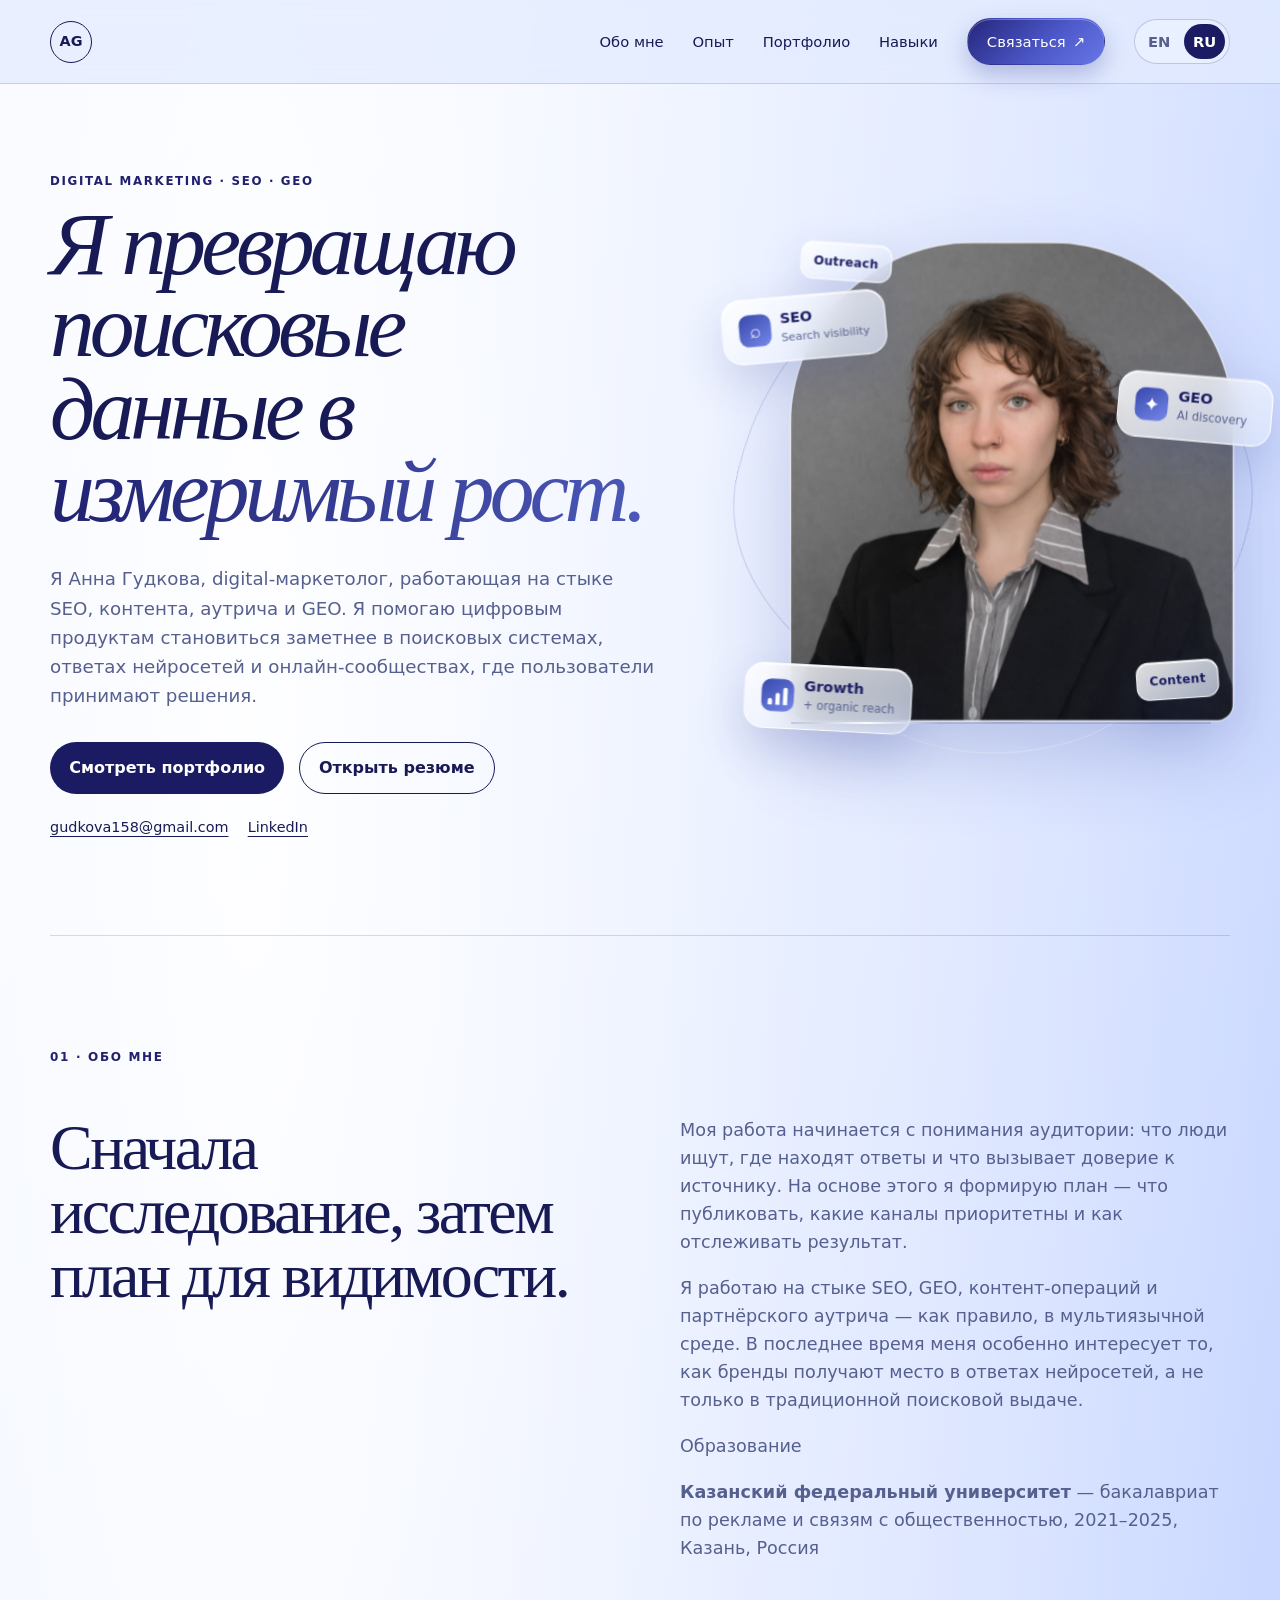
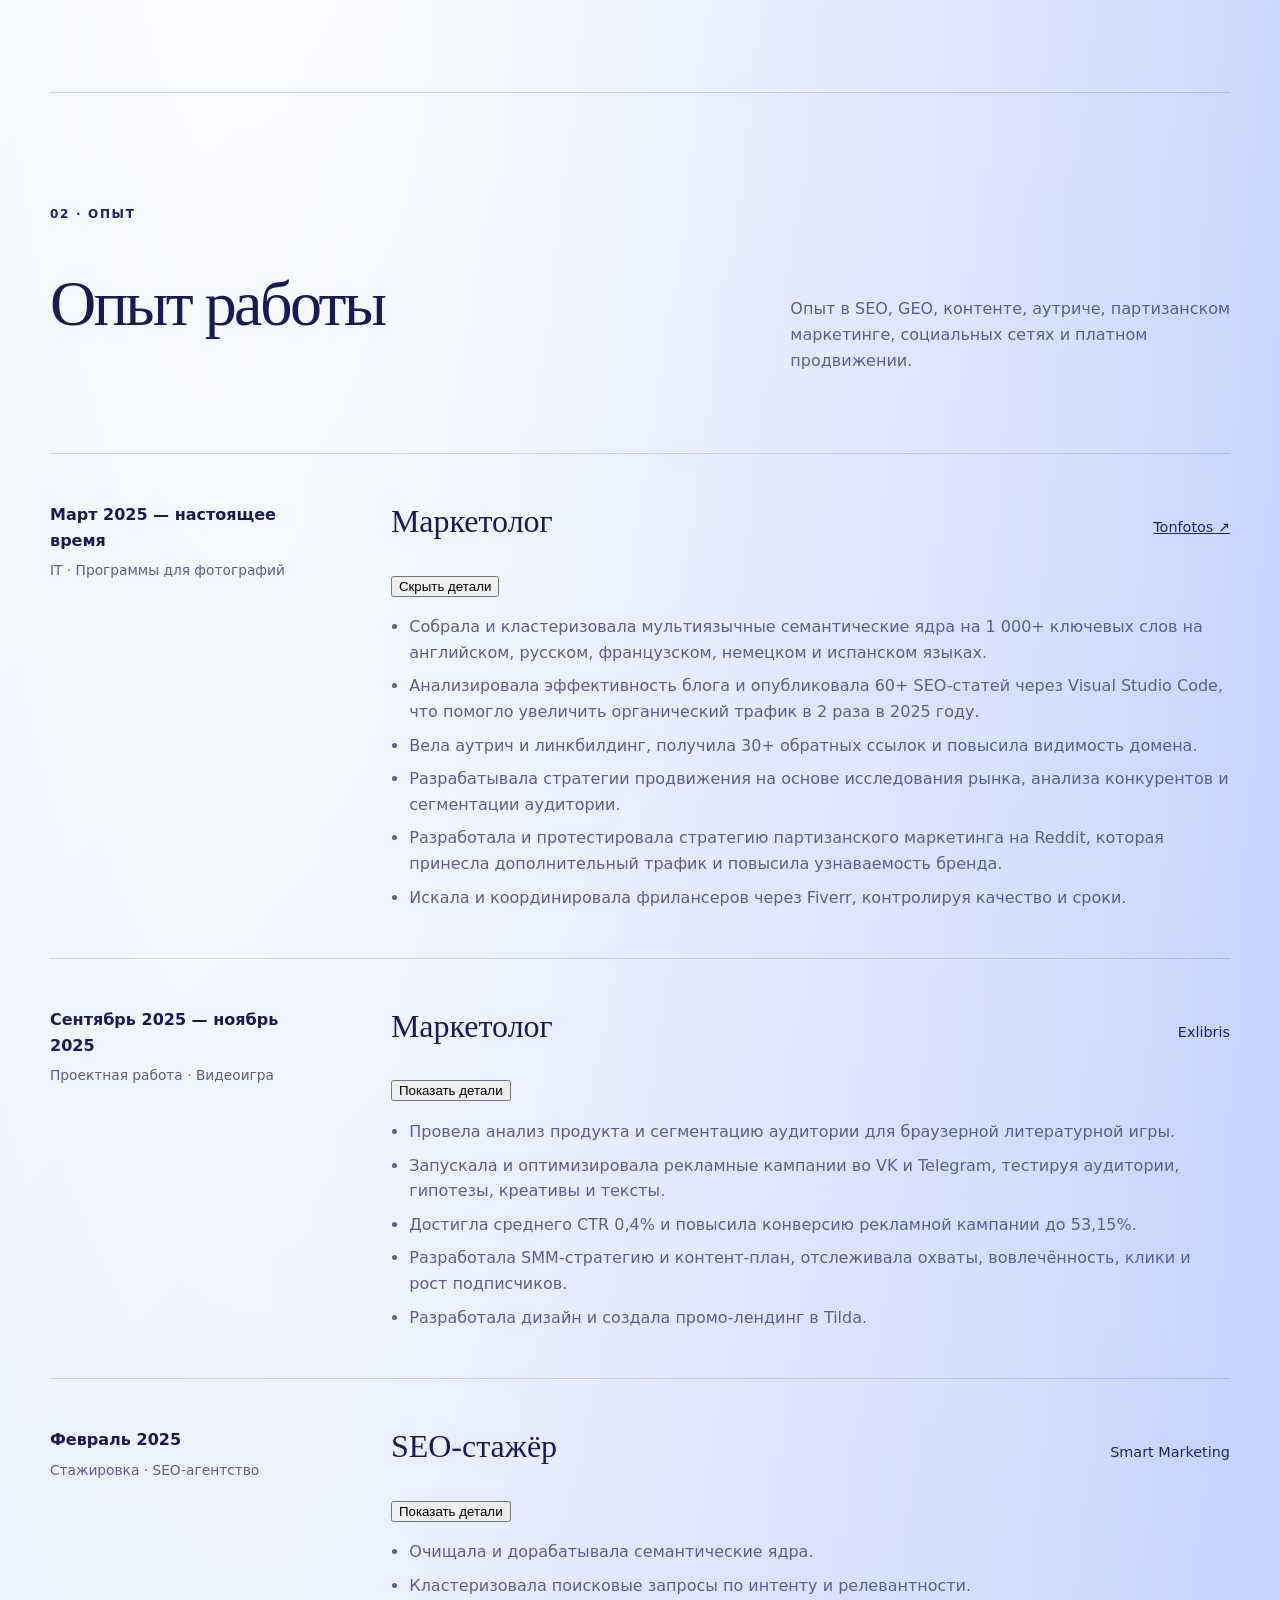
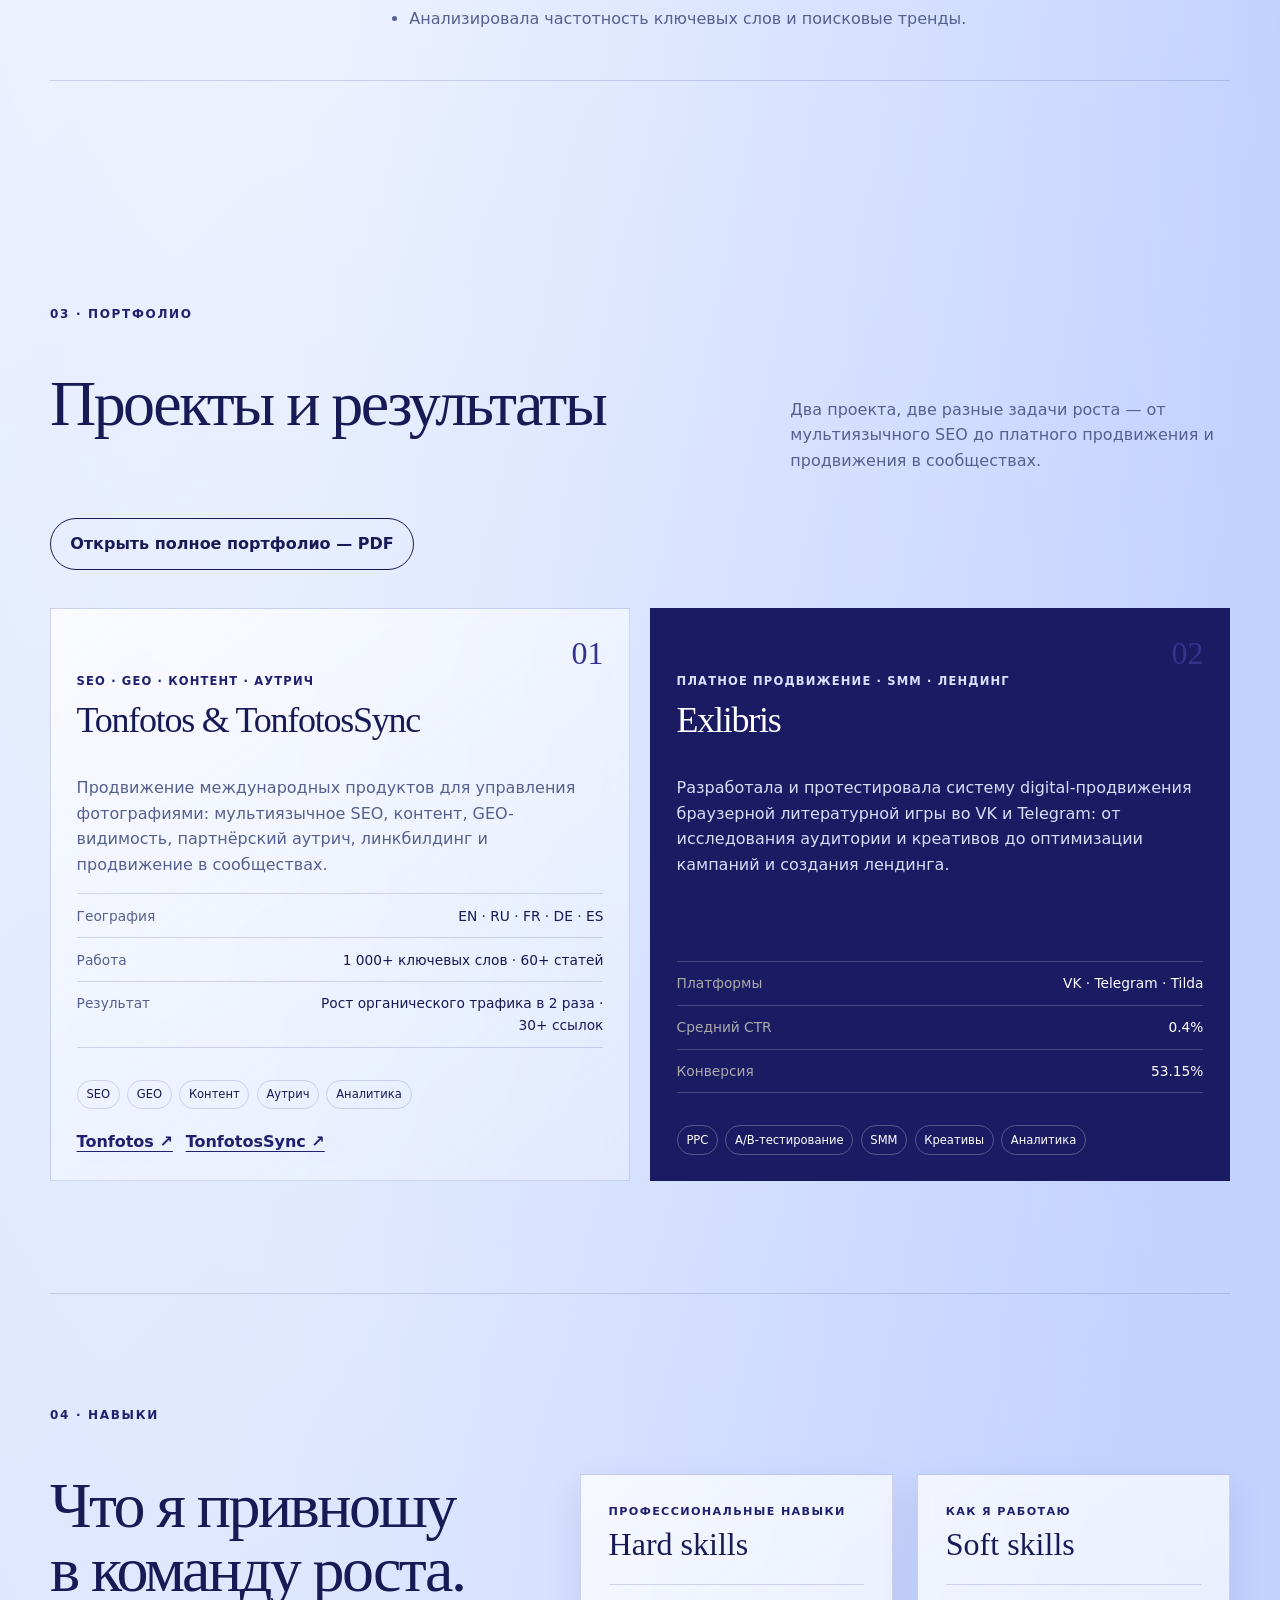
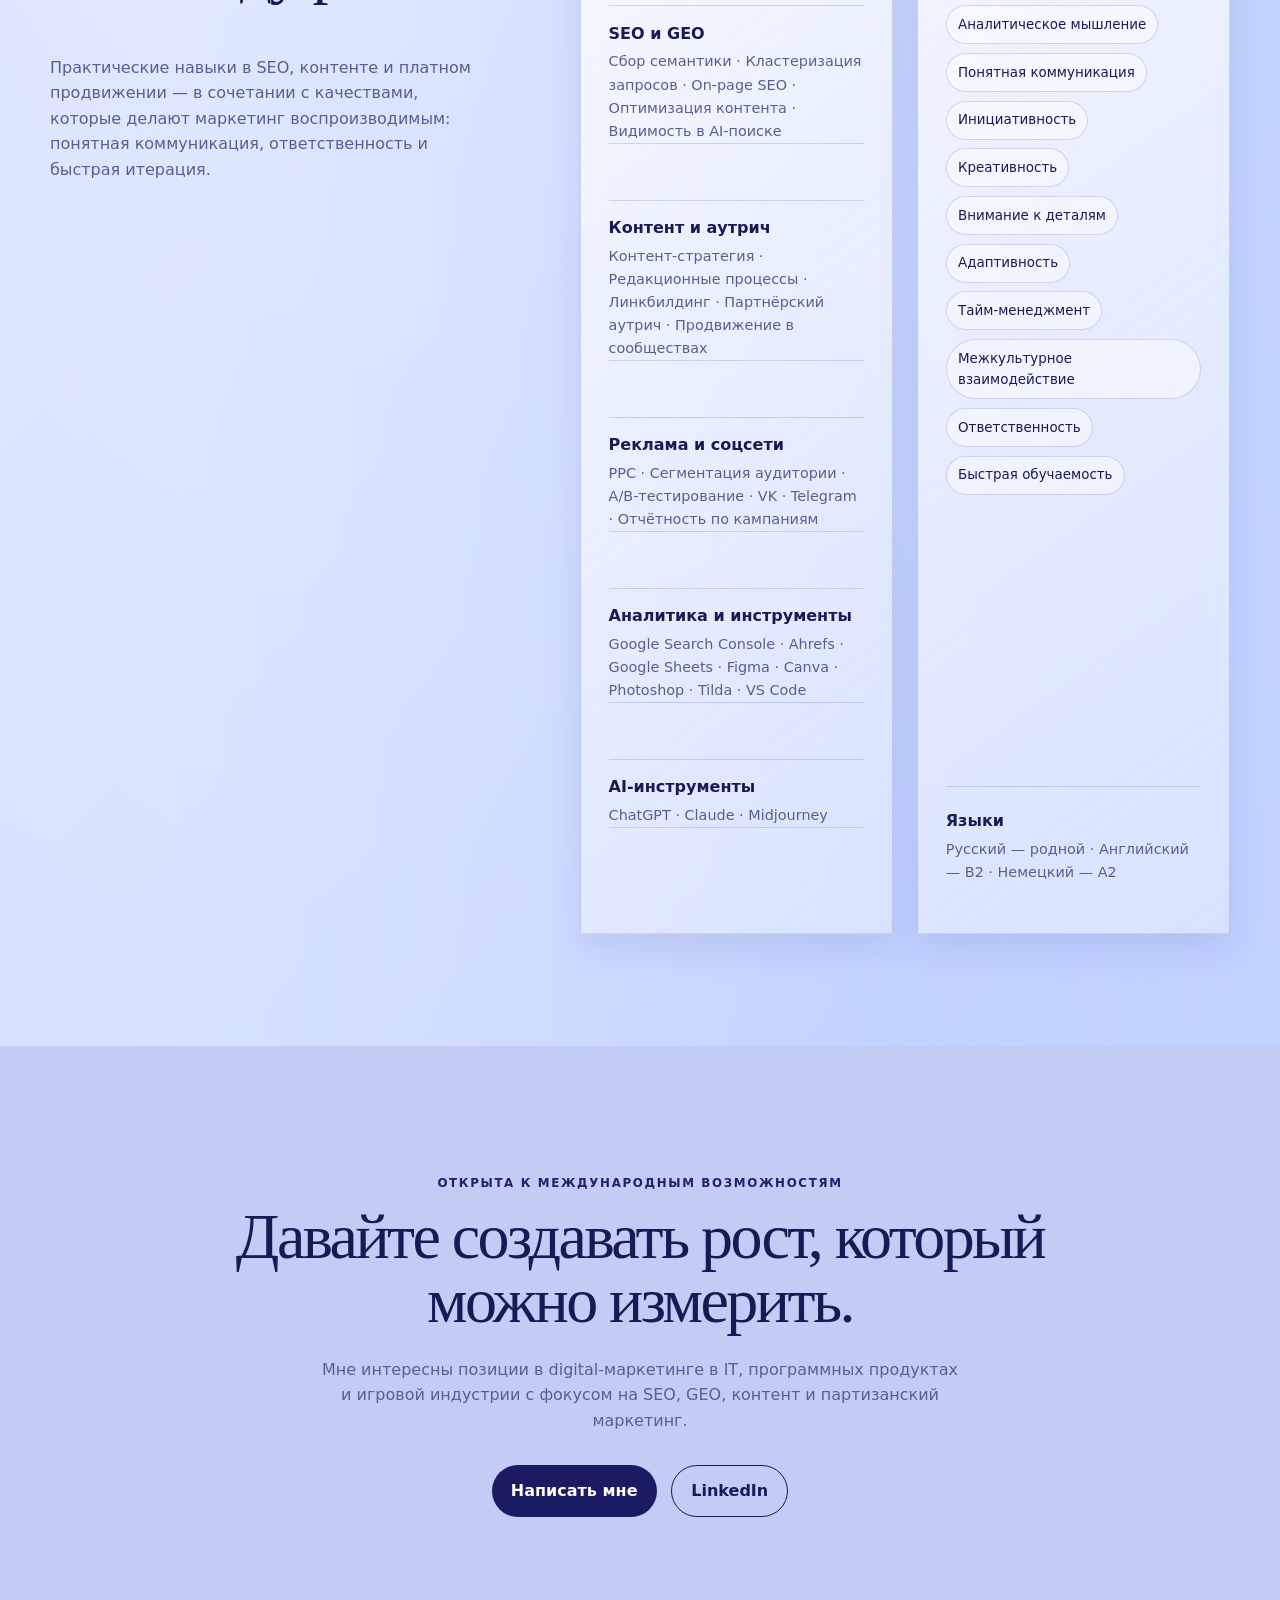
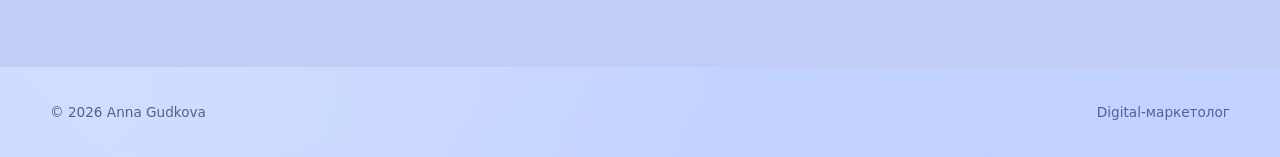
==== ru.html @ b1d49317 "Update ru.html" ====
<!DOCTYPE html>

<html lang="ru">
<head>
<meta charset="utf-8"/>
<meta content="width=device-width, initial-scale=1" name="viewport"/>
<meta content="Портфолио Анны Гудковой — digital-маркетолога со специализацией в SEO, GEO, контенте и аутриче." name="description"/>
<meta content="#aeb9ed" name="theme-color"/>
<title>Анна Гудкова — Digital-маркетолог</title>
<link href="blue-theme.css?v=20260722-3d-header-only-fix" rel="stylesheet"/>
<script type="application/ld+json">
  {
    "@context": "https://schema.org",
    "@type": "Person",
    "name": "Anna Gudkova",
    "jobTitle": "Digital Marketing Specialist",
    "email": "mailto:gudkova158@gmail.com",
    "sameAs": ["https://www.linkedin.com/in/anna-gudkova10/"],
    "knowsAbout": ["SEO", "Content Marketing", "Paid Acquisition", "Link Building", "Social Media Marketing", "Marketing Analytics"]
  }
  </script>
</head>
<body>
<div aria-hidden="true" class="page-wash"></div><div aria-hidden="true" class="cursor-glow"></div>
<a class="skip-link" data-en="Skip to content" data-ru="Перейти к содержанию" href="#main">Перейти к содержанию</a>
<header class="site-header">
<a aria-label="Anna Gudkova home" class="logo" href="#top">AG</a>
<nav aria-label="Primary navigation">
<button aria-controls="site-nav" aria-expanded="false" class="menu-toggle" data-en="Menu" data-ru="Меню" type="button">Меню</button>
<div class="nav-links" id="site-nav">
<a data-en="About" data-ru="Обо мне" href="#about">Обо мне</a>
<a data-en="Experience" data-ru="Опыт" href="#experience">Опыт</a>
<a data-en="Portfolio" data-ru="Портфолио" href="#work">Портфолио</a>
<a data-en="Skills" data-ru="Навыки" href="#skills">Навыки</a>
<a class="nav-cta" data-en="Contact" data-ru="Связаться" href="mailto:gudkova158@gmail.com">Связаться</a><div aria-label="Language switcher" class="lang-switcher"><a class="lang-btn" href="index.html" lang="en">EN</a><a aria-current="page" class="lang-btn active" href="ru.html" lang="ru">RU</a></div>
</div>
</nav>
</header>
<main id="main">
<section class="hero" id="top">
<div class="hero-copy reveal">
<p class="eyebrow" data-en="Digital marketing · SEO · GEO" data-ru="Digital marketing · SEO · GEO">Digital marketing · SEO · GEO</p>
<h1><span class="hero-lead" data-en="I turn search data into" data-ru="Я превращаю поисковые данные в">Я превращаю поисковые данные в</span> <span class="hero-emphasis" data-en="measurable growth." data-ru="измеримый рост.">измеримый рост.</span></h1>
<p class="hero-text" data-en="I’m Anna Gudkova, a digital marketing specialist working at the intersection of SEO, content, outreach, and GEO. I help digital products become more visible in search engines, AI-generated answers, and the online communities where users make decisions." data-ru="Я Анна Гудкова, digital-маркетолог, работающая на стыке SEO, контента, аутрича и GEO. Я помогаю цифровым продуктам становиться заметнее в поисковых системах, ответах нейросетей и онлайн-сообществах, где пользователи принимают решения.">Я Анна Гудкова, digital-маркетолог, работающая на стыке SEO, контента, аутрича и GEO. Я помогаю цифровым продуктам становиться заметнее в поисковых системах, ответах нейросетей и онлайн-сообществах, где пользователи принимают решения.</p>
<div class="hero-actions">
<a class="button primary" data-en="View portfolio" data-ru="Смотреть портфолио" href="#work">Смотреть портфолио</a>
<a class="button secondary" data-en="Open CV" data-ru="Открыть резюме" href="Anna_Gudkova_CV.pdf" rel="noopener" target="_blank">Открыть резюме</a>
</div>
<div class="contact-row">
<a href="mailto:gudkova158@gmail.com">gudkova158@gmail.com</a>
<a href="https://www.linkedin.com/in/anna-gudkova10/" rel="noopener" target="_blank">LinkedIn</a>
</div>
</div>
<div class="hero-visual reveal" id="hero-visual">
<div class="portrait-stage">
<div class="portrait-frame">
<img alt="Portrait of Anna Gudkova" height="1024" src="anna-gudkova-portrait.png" width="1536"/>
</div>
<div aria-hidden="true" class="marketing-float float-search"><span class="float-icon">⌕</span><strong>SEO</strong><small>Search visibility</small></div>
<div aria-hidden="true" class="marketing-float float-geo"><span class="float-icon">✦</span><strong>GEO</strong><small>AI discovery</small></div>
<div aria-hidden="true" class="marketing-float float-growth"><span class="mini-bars"><i></i><i></i><i></i></span><strong>Growth</strong><small>+ organic reach</small></div>
<div aria-hidden="true" class="marketing-chip chip-content">Content</div>
<div aria-hidden="true" class="marketing-chip chip-outreach">Outreach</div>
<div aria-hidden="true" class="orbit-line orbit-one"></div>
<div aria-hidden="true" class="orbit-line orbit-two"></div>
</div>
<div aria-hidden="true" class="hero-line"></div></div>
</section>
<section class="intro section" id="about">
<div class="section-label" data-en="01 · About" data-ru="01 · Обо мне">01 · Обо мне</div>
<div class="intro-grid">
<h2 data-en="Research first, then a plan for visibility." data-ru="Сначала исследование, затем план для видимости.">Сначала исследование, затем план для видимости.</h2>
<div>
<p data-en="My process starts with understanding an audience: what people search for, where they look for answers, and what makes them trust a source. From there I shape a plan — what to publish, which channels to prioritise, and how to track whether it’s working." data-ru="Моя работа начинается с понимания аудитории: что люди ищут, где находят ответы и что вызывает доверие к источнику. На основе этого я формирую план — что публиковать, какие каналы приоритетны и как отслеживать результат.">Моя работа начинается с понимания аудитории: что люди ищут, где находят ответы и что вызывает доверие к источнику. На основе этого я формирую план — что публиковать, какие каналы приоритетны и как отслеживать результат.</p>
<p data-en="I work across SEO, GEO, content operations, and partner outreach — usually in multilingual environments. Lately I’ve been especially focused on how brands earn a place in AI-generated answers, not just traditional search results." data-ru="Я работаю на стыке SEO, GEO, контент-операций и партнёрского аутрича — как правило, в мультиязычной среде. В последнее время меня особенно интересует то, как бренды получают место в ответах нейросетей, а не только в традиционной поисковой выдаче.">Я работаю на стыке SEO, GEO, контент-операций и партнёрского аутрича — как правило, в мультиязычной среде. В последнее время меня особенно интересует то, как бренды получают место в ответах нейросетей, а не только в традиционной поисковой выдаче.</p>
<div class="about-education">
<p class="about-education-label" data-en="Education" data-ru="Образование">Образование</p>
<p><strong>Казанский федеральный университет</strong> — <span data-en="Bachelor in Advertising &amp; PR, 2021–2025, Kazan, Russia" data-ru="бакалавриат по рекламе и связям с общественностью, 2021–2025, Казань, Россия">бакалавриат по рекламе и связям с общественностью, 2021–2025, Казань, Россия</span></p>
</div>
</div>
</div>
</section>
<section class="section" id="experience">
<div class="section-label" data-en="02 · Experience" data-ru="02 · Опыт">02 · Опыт</div>
<div class="section-heading">
<h2 data-en="Work experience" data-ru="Опыт работы">Опыт работы</h2>
<p data-en="Roles spanning SEO, GEO, content, outreach, guerrilla marketing, social media, and paid acquisition." data-ru="Опыт в SEO, GEO, контенте, аутриче, партизанском маркетинге, социальных сетях и платном продвижении.">Опыт в SEO, GEO, контенте, аутриче, партизанском маркетинге, социальных сетях и платном продвижении.</p>
</div>
<div class="timeline">
<article class="role reveal open">
<div class="role-meta">
<p data-en="Mar 2025 — Present" data-ru="Март 2025 — настоящее время">Март 2025 — настоящее время</p>
<span data-en="IT · Photo software" data-ru="IT · Программы для фотографий">IT · Программы для фотографий</span>
</div>
<div class="role-body">
<div class="role-title"><h3 data-en="Marketing Specialist" data-ru="Маркетолог">Маркетолог</h3><a href="https://tonfotos.com/" rel="noopener" target="_blank">Tonfotos ↗</a></div>
<button aria-expanded="true" class="role-toggle" data-label-hide="Скрыть детали" data-label-show="Показать детали" type="button"><span class="role-toggle-label">Скрыть детали</span><span aria-hidden="true" class="role-toggle-icon"></span></button>
<div class="role-details-wrap">
<ul class="role-details">
<li data-en="Built and clustered multilingual semantic cores containing 1,000+ keywords in English, Russian, French, German, and Spanish." data-ru="Собрала и кластеризовала мультиязычные семантические ядра на 1 000+ ключевых слов на английском, русском, французском, немецком и испанском языках.">Собрала и кластеризовала мультиязычные семантические ядра на 1 000+ ключевых слов на английском, русском, французском, немецком и испанском языках.</li>
<li data-en="Analysed blog performance and published 60+ SEO articles using Visual Studio Code, contributing to a 2× increase in organic traffic in 2025." data-ru="Анализировала эффективность блога и опубликовала 60+ SEO-статей через Visual Studio Code, что помогло увеличить органический трафик в 2 раза в 2025 году.">Анализировала эффективность блога и опубликовала 60+ SEO-статей через Visual Studio Code, что помогло увеличить органический трафик в 2 раза в 2025 году.</li>
<li data-en="Managed outreach and link-building partnerships, acquiring 30+ backlinks and improving domain visibility." data-ru="Вела аутрич и линкбилдинг, получила 30+ обратных ссылок и повысила видимость домена.">Вела аутрич и линкбилдинг, получила 30+ обратных ссылок и повысила видимость домена.</li>
<li data-en="Developed promotion strategies using market research, competitor analysis, and audience segmentation." data-ru="Разрабатывала стратегии продвижения на основе исследования рынка, анализа конкурентов и сегментации аудитории.">Разрабатывала стратегии продвижения на основе исследования рынка, анализа конкурентов и сегментации аудитории.</li>
<li data-en="Created and tested a Reddit guerrilla-marketing strategy that generated additional traffic and brand visibility." data-ru="Разработала и протестировала стратегию партизанского маркетинга на Reddit, которая принесла дополнительный трафик и повысила узнаваемость бренда.">Разработала и протестировала стратегию партизанского маркетинга на Reddit, которая принесла дополнительный трафик и повысила узнаваемость бренда.</li>
<li data-en="Sourced and coordinated freelancers through Fiverr, managing quality and deadlines." data-ru="Искала и координировала фрилансеров через Fiverr, контролируя качество и сроки.">Искала и координировала фрилансеров через Fiverr, контролируя качество и сроки.</li>
</ul>
</div>
</div>
</article>
<article class="role reveal">
<div class="role-meta">
<p data-en="Sep 2025 — Nov 2025" data-ru="Сентябрь 2025 — ноябрь 2025">Сентябрь 2025 — ноябрь 2025</p>
<span data-en="Project-based · Video game" data-ru="Проектная работа · Видеоигра">Проектная работа · Видеоигра</span>
</div>
<div class="role-body">
<div class="role-title"><h3 data-en="Marketing Specialist" data-ru="Маркетолог">Маркетолог</h3><span>Exlibris</span></div>
<button aria-expanded="false" class="role-toggle" data-label-hide="Скрыть детали" data-label-show="Показать детали" type="button"><span class="role-toggle-label">Показать детали</span><span aria-hidden="true" class="role-toggle-icon"></span></button>
<div class="role-details-wrap">
<ul class="role-details">
<li data-en="Conducted product analysis and audience segmentation for a browser-based literary game." data-ru="Провела анализ продукта и сегментацию аудитории для браузерной литературной игры.">Провела анализ продукта и сегментацию аудитории для браузерной литературной игры.</li>
<li data-en="Launched and optimised VK and Telegram ad campaigns, testing audiences, hypotheses, creatives, and copy." data-ru="Запускала и оптимизировала рекламные кампании во VK и Telegram, тестируя аудитории, гипотезы, креативы и тексты.">Запускала и оптимизировала рекламные кампании во VK и Telegram, тестируя аудитории, гипотезы, креативы и тексты.</li>
<li data-en="Reached an average CTR of 0.4% and improved campaign conversion rate to 53.15%." data-ru="Достигла среднего CTR 0,4% и повысила конверсию рекламной кампании до 53,15%.">Достигла среднего CTR 0,4% и повысила конверсию рекламной кампании до 53,15%.</li>
<li data-en="Developed the social media strategy and content plan, then tracked reach, engagement, clicks, and follower growth." data-ru="Разработала SMM-стратегию и контент-план, отслеживала охваты, вовлечённость, клики и рост подписчиков.">Разработала SMM-стратегию и контент-план, отслеживала охваты, вовлечённость, клики и рост подписчиков.</li>
<li data-en="Designed and built a promotional landing page in Tilda." data-ru="Разработала дизайн и создала промо-лендинг в Tilda.">Разработала дизайн и создала промо-лендинг в Tilda.</li>
</ul>
</div>
</div>
</article>
<article class="role reveal">
<div class="role-meta">
<p data-en="Feb 2025" data-ru="Февраль 2025">Февраль 2025</p>
<span data-en="Internship · SEO agency" data-ru="Стажировка · SEO-агентство">Стажировка · SEO-агентство</span>
</div>
<div class="role-body">
<div class="role-title"><h3 data-en="SEO Intern" data-ru="SEO-стажёр">SEO-стажёр</h3><span>Smart Marketing</span></div>
<button aria-expanded="false" class="role-toggle" data-label-hide="Скрыть детали" data-label-show="Показать детали" type="button"><span class="role-toggle-label">Показать детали</span><span aria-hidden="true" class="role-toggle-icon"></span></button>
<div class="role-details-wrap">
<ul class="role-details">
<li data-en="Cleaned and refined semantic cores." data-ru="Очищала и дорабатывала семантические ядра.">Очищала и дорабатывала семантические ядра.</li>
<li data-en="Clustered search queries by intent and relevance." data-ru="Кластеризовала поисковые запросы по интенту и релевантности.">Кластеризовала поисковые запросы по интенту и релевантности.</li>
<li data-en="Analysed keyword search volumes and trends." data-ru="Анализировала частотность ключевых слов и поисковые тренды.">Анализировала частотность ключевых слов и поисковые тренды.</li>
</ul>
</div>
</div>
</article>
</div>
</section>
<section class="work-section section" id="work">
<div class="section-label" data-en="03 · Portfolio" data-ru="03 · Портфолио">03 · Портфолио</div>
<div class="section-heading">
<h2 data-en="Projects and impact" data-ru="Проекты и результаты">Проекты и результаты</h2>
<p data-en="Two campaigns, two different growth challenges — from multilingual SEO to paid acquisition and community-driven promotion." data-ru="Два проекта, две разные задачи роста — от мультиязычного SEO до платного продвижения и продвижения в сообществах.">Два проекта, две разные задачи роста — от мультиязычного SEO до платного продвижения и продвижения в сообществах.</p>
</div>
<div class="portfolio-download reveal" style="margin: -2.2rem 0 2.4rem;">
<a class="button secondary" href="Anna_Gudkova_Portfolio_Light.pdf" target="_blank" rel="noopener">Открыть полное портфолио — PDF</a>
</div>
<div class="case-grid two-up">
<article class="case-card reveal">
<div class="case-number">01</div>
<p class="case-kicker" data-en="SEO · GEO · Content · Outreach" data-ru="SEO · GEO · Контент · Аутрич">SEO · GEO · Контент · Аутрич</p>
<h3>Tonfotos &amp; TonfotosSync</h3>
<p data-en="Marketing for international photo-management products: multilingual SEO, content operations, GEO visibility, partner outreach, link building, and community promotion." data-ru="Продвижение международных продуктов для управления фотографиями: мультиязычное SEO, контент, GEO-видимость, партнёрский аутрич, линкбилдинг и продвижение в сообществах.">Продвижение международных продуктов для управления фотографиями: мультиязычное SEO, контент, GEO-видимость, партнёрский аутрич, линкбилдинг и продвижение в сообществах.</p>
<dl>
<div><dt data-en="Scope" data-ru="География">География</dt><dd>EN · RU · FR · DE · ES</dd></div>
<div><dt data-en="Work" data-ru="Работа">Работа</dt><dd data-en="1,000+ keywords · 60+ articles" data-ru="1 000+ ключевых слов · 60+ статей">1 000+ ключевых слов · 60+ статей</dd></div>
<div><dt data-en="Impact" data-ru="Результат">Результат</dt><dd data-en="2× organic traffic · 30+ backlinks" data-ru="Рост органического трафика в 2 раза · 30+ ссылок">Рост органического трафика в 2 раза · 30+ ссылок</dd></div>
</dl>
<div class="tag-row"><span>SEO</span><span>GEO</span><span data-en="Content" data-ru="Контент">Контент</span><span data-en="Outreach" data-ru="Аутрич">Аутрич</span><span data-en="Analytics" data-ru="Аналитика">Аналитика</span></div>
<div class="case-links">
<a href="https://tonfotos.com/" rel="noopener" target="_blank">Tonfotos ↗</a>
<a href="https://tonfotossync.com/" rel="noopener" target="_blank">TonfotosSync ↗</a>
</div>
</article>
<article class="case-card dark reveal">
<div class="case-number">02</div>
<p class="case-kicker" data-en="Paid acquisition · SMM · Landing page" data-ru="Платное продвижение · SMM · Лендинг">Платное продвижение · SMM · Лендинг</p>
<h3>Exlibris</h3>
<p data-en="Developed and tested a digital promotion system for a browser-based literary game across VK and Telegram, from audience research and creatives to campaign optimisation and landing-page production." data-ru="Разработала и протестировала систему digital-продвижения браузерной литературной игры во VK и Telegram: от исследования аудитории и креативов до оптимизации кампаний и создания лендинга.">Разработала и протестировала систему digital-продвижения браузерной литературной игры во VK и Telegram: от исследования аудитории и креативов до оптимизации кампаний и создания лендинга.</p>
<dl>
<div><dt data-en="Platforms" data-ru="Платформы">Платформы</dt><dd>VK · Telegram · Tilda</dd></div>
<div><dt data-en="Average CTR" data-ru="Средний CTR">Средний CTR</dt><dd>0.4%</dd></div>
<div><dt data-en="Conversion" data-ru="Конверсия">Конверсия</dt><dd>53.15%</dd></div>
</dl>
<div class="tag-row"><span data-en="PPC" data-ru="PPC">PPC</span><span data-en="A/B Testing" data-ru="A/B-тестирование">A/B-тестирование</span><span>SMM</span><span data-en="Creatives" data-ru="Креативы">Креативы</span><span data-en="Analytics" data-ru="Аналитика">Аналитика</span></div>
</article>
</div>
</section>
<section class="section" id="skills">
<div class="section-label" data-en="04 · Skills" data-ru="04 · Навыки">04 · Навыки</div>
<div class="skills-layout">
<div class="skills-intro">
<h2 data-en="What I bring to a growth team." data-ru="Что я привношу в команду роста.">Что я привношу в команду роста.</h2>
<p data-en="Hands-on execution across SEO, content, and paid channels — paired with the habits that make marketing work repeatable: clear communication, ownership, and fast iteration." data-ru="Практические навыки в SEO, контенте и платном продвижении — в сочетании с качествами, которые делают маркетинг воспроизводимым: понятная коммуникация, ответственность и быстрая итерация.">Практические навыки в SEO, контенте и платном продвижении — в сочетании с качествами, которые делают маркетинг воспроизводимым: понятная коммуникация, ответственность и быстрая итерация.</p>
</div>
<div class="skills-groups split-skills">
<section aria-labelledby="hard-skills-title" class="skill-column hard-skills reveal">
<p class="skill-type" data-en="Professional toolkit" data-ru="Профессиональные навыки">Профессиональные навыки</p>
<h3 data-en="Hard skills" data-ru="Hard skills" id="hard-skills-title">Hard skills</h3>
<div class="skill-list">
<div><strong data-en="SEO &amp; GEO" data-ru="SEO и GEO">SEO и GEO</strong><p data-en="Semantic research · Keyword clustering · On-page SEO · Content optimisation · AI-search visibility" data-ru="Сбор семантики · Кластеризация запросов · On-page SEO · Оптимизация контента · Видимость в AI-поиске">Сбор семантики · Кластеризация запросов · On-page SEO · Оптимизация контента · Видимость в AI-поиске</p><div aria-hidden="true" class="skill-bar" data-level="95"><span class="skill-bar-fill"></span></div></div>
<div><strong data-en="Content &amp; outreach" data-ru="Контент и аутрич">Контент и аутрич</strong><p data-en="Content strategy · Editorial workflows · Link building · Partner outreach · Community marketing" data-ru="Контент-стратегия · Редакционные процессы · Линкбилдинг · Партнёрский аутрич · Продвижение в сообществах">Контент-стратегия · Редакционные процессы · Линкбилдинг · Партнёрский аутрич · Продвижение в сообществах</p><div aria-hidden="true" class="skill-bar" data-level="90"><span class="skill-bar-fill"></span></div></div>
<div><strong data-en="Paid &amp; social" data-ru="Реклама и соцсети">Реклама и соцсети</strong><p data-en="PPC · Audience segmentation · A/B testing · VK · Telegram · Campaign reporting" data-ru="PPC · Сегментация аудитории · A/B-тестирование · VK · Telegram · Отчётность по кампаниям">PPC · Сегментация аудитории · A/B-тестирование · VK · Telegram · Отчётность по кампаниям</p><div aria-hidden="true" class="skill-bar" data-level="80"><span class="skill-bar-fill"></span></div></div>
<div><strong data-en="Analytics &amp; tools" data-ru="Аналитика и инструменты">Аналитика и инструменты</strong><p>Google Search Console · Ahrefs · Google Sheets · Figma · Canva · Photoshop · Tilda · VS Code</p><div aria-hidden="true" class="skill-bar" data-level="85"><span class="skill-bar-fill"></span></div></div>
<div><strong data-en="AI tools" data-ru="AI-инструменты">AI-инструменты</strong><p>ChatGPT · Claude · Midjourney</p><div aria-hidden="true" class="skill-bar" data-level="90"><span class="skill-bar-fill"></span></div></div>
</div>
</section>
<section aria-labelledby="soft-skills-title" class="skill-column soft-skills reveal">
<p class="skill-type" data-en="How I work" data-ru="Как я работаю">Как я работаю</p>
<h3 data-en="Soft skills" data-ru="Soft skills" id="soft-skills-title">Soft skills</h3>
<div class="soft-skill-cloud">
<span data-en="Analytical thinking" data-ru="Аналитическое мышление">Аналитическое мышление</span><span data-en="Clear communication" data-ru="Понятная коммуникация">Понятная коммуникация</span><span data-en="Initiative" data-ru="Инициативность">Инициативность</span><span data-en="Creativity" data-ru="Креативность">Креативность</span><span data-en="Attention to detail" data-ru="Внимание к деталям">Внимание к деталям</span><span data-en="Adaptability" data-ru="Адаптивность">Адаптивность</span><span data-en="Time management" data-ru="Тайм-менеджмент">Тайм-менеджмент</span><span data-en="Cross-cultural collaboration" data-ru="Межкультурное взаимодействие">Межкультурное взаимодействие</span><span data-en="Ownership" data-ru="Ответственность">Ответственность</span><span data-en="Fast learning" data-ru="Быстрая обучаемость">Быстрая обучаемость</span>
</div>
<div class="languages-note"><strong data-en="Languages" data-ru="Языки">Языки</strong><p data-en="Russian — Native · English — B2 · German — A2" data-ru="Русский — родной · Английский — B2 · Немецкий — A2">Русский — родной · Английский — B2 · Немецкий — A2</p></div>
</section>
</div>
</div>
</section>
<section class="contact-section" id="contact">
<p class="eyebrow" data-en="Available for international opportunities" data-ru="Открыта к международным возможностям">Открыта к международным возможностям</p>
<h2 data-en="Let’s create growth that can be measured." data-ru="Давайте создавать рост, который можно измерить.">Давайте создавать рост, который можно измерить.</h2>
<p data-en="I’m interested in digital marketing roles in IT, software, and video games, with a focus on SEO, GEO, content, and guerrilla marketing." data-ru="Мне интересны позиции в digital-маркетинге в IT, программных продуктах и игровой индустрии с фокусом на SEO, GEO, контент и партизанский маркетинг.">Мне интересны позиции в digital-маркетинге в IT, программных продуктах и игровой индустрии с фокусом на SEO, GEO, контент и партизанский маркетинг.</p>
<div class="hero-actions">
<a class="button primary" data-en="Email me" data-ru="Написать мне" href="mailto:gudkova158@gmail.com">Написать мне</a>
<a class="button secondary" data-en="Connect on LinkedIn" data-ru="LinkedIn" href="https://www.linkedin.com/in/anna-gudkova10/" rel="noopener" target="_blank">LinkedIn</a>
</div>
</section>
</main>
<footer>
<p>© <span id="year"></span> Anna Gudkova</p>
<p data-en="Digital Marketing Specialist" data-ru="Digital-маркетолог">Digital-маркетолог</p>
</footer>
<script src="script.js?v=20260722-bilingual-animations"></script>
</body>
</html>
---- blue-theme.css ----
:root {
  --ink: #171a55;
  --muted: #56608f;
  --paper: #aeb9ed;
  --card: #f7f8ff;
  --line: rgba(31, 39, 112, .22);
  --accent: #34348f;
  --accent-dark: #20206e;
  --dark: #1b1b63;
  --max: 1180px;
}

* { box-sizing: border-box; }
html { scroll-behavior: smooth; }
body {
  margin: 0;
  color: var(--ink);
  background: var(--paper);
  font-family: Inter, ui-sans-serif, system-ui, -apple-system, BlinkMacSystemFont, "Segoe UI", sans-serif;
  line-height: 1.6;
}
a { color: inherit; }
img { max-width: 100%; display: block; }
button, a { -webkit-tap-highlight-color: transparent; }

.skip-link { position: fixed; left: 1rem; top: -5rem; z-index: 999; padding: .7rem 1rem; background: #fff; }
.skip-link:focus { top: 1rem; }

.site-header {
  width: min(calc(100% - 40px), var(--max));
  margin: 0 auto;
  min-height: 84px;
  display: flex;
  align-items: center;
  justify-content: space-between;
  border-bottom: 1px solid var(--line);
  position: relative;
  z-index: 20;
}
.logo {
  width: 42px; height: 42px; border: 1px solid var(--ink); border-radius: 50%;
  display: grid; place-items: center; text-decoration: none; font-size: .9rem; font-weight: 800;
}
.nav-links { display: flex; gap: 1.8rem; align-items: center; }
.nav-links a { text-decoration: none; font-size: .92rem; }
.nav-links a:hover { color: var(--accent-dark); }
.nav-cta { border: 1px solid var(--ink); border-radius: 999px; padding: .55rem 1rem; }
.menu-toggle { display: none; border: 0; background: transparent; font: inherit; }

main { overflow: clip; }
.hero {
  width: min(calc(100% - 40px), var(--max));
  margin: 0 auto;
  min-height: 700px;
  display: grid;
  grid-template-columns: 1.12fr .88fr;
  gap: 6rem;
  align-items: center;
  padding: 5.5rem 0 6rem;
}
.eyebrow { text-transform: uppercase; letter-spacing: .14em; font-size: .74rem; font-weight: 800; color: var(--accent-dark); }
h1, h2, h3, p { margin-top: 0; }
h1 {
  font-family: Georgia, "Times New Roman", serif;
  font-size: clamp(3.4rem, 7vw, 6.8rem);
  line-height: .92;
  letter-spacing: -.055em;
  font-weight: 500;
  margin-bottom: 2rem;
}
h1 span { color: var(--accent); font-style: italic; }
.hero-text { font-size: 1.14rem; max-width: 660px; color: var(--muted); }
.hero-actions { display: flex; gap: .9rem; flex-wrap: wrap; margin: 2rem 0 1.4rem; }
.button { min-height: 48px; display: inline-flex; align-items: center; justify-content: center; padding: .75rem 1.2rem; border-radius: 999px; text-decoration: none; font-weight: 750; }
.button.primary { background: var(--ink); color: white; }
.button.primary:hover { background: var(--accent-dark); }
.button.secondary { border: 1px solid var(--ink); }
.button.secondary:hover { background: rgba(255,255,255,.65); }
.contact-row { display: flex; flex-wrap: wrap; gap: 1.2rem; font-size: .9rem; }
.contact-row a { text-underline-offset: .22rem; }
.hero-visual { position: relative; min-height: 520px; }
.portrait-frame { position: absolute; inset: 0 0 48px 40px; border-radius: 180px 180px 18px 18px; overflow: hidden; background: #8f9cd8; }
.portrait-frame img { width: 100%; height: 100%; object-fit: cover; object-position: center 28%; filter: none; }
.portrait-frame::after { content: ""; position: absolute; inset: 0; box-shadow: inset 0 0 0 1px rgba(255,255,255,.2); }
.metric-card { position: absolute; width: 180px; background: var(--card); border: 1px solid var(--line); padding: 1rem; box-shadow: 0 14px 40px rgba(24,29,94,.16); }
.metric-card strong { display: block; font-family: Georgia, serif; font-size: 2.2rem; line-height: 1; color: var(--accent-dark); }
.metric-card span { font-size: .82rem; color: var(--muted); }
.metric-one { left: 0; bottom: 5px; transform: rotate(-3deg); }
.metric-two { right: -20px; top: 55px; transform: rotate(3deg); }

.section { width: min(calc(100% - 40px), var(--max)); margin: 0 auto; padding: 7rem 0; border-top: 1px solid var(--line); }
.section-label { font-size: .75rem; text-transform: uppercase; letter-spacing: .14em; font-weight: 800; color: var(--accent-dark); margin-bottom: 3rem; }
.intro-grid { display: grid; grid-template-columns: 1fr 1fr; gap: 5rem; }
.intro h2, .section-heading h2, .skills-layout h2, .contact-section h2 { font: 500 clamp(2.6rem, 5vw, 4.8rem)/1 Georgia, serif; letter-spacing: -.04em; }
.intro-grid p { font-size: 1.1rem; color: var(--muted); }
.stats-band { background: var(--dark); color: white; display: grid; grid-template-columns: repeat(4, 1fr); }
.stats-band div { padding: 2.8rem clamp(1.2rem, 3vw, 3rem); border-right: 1px solid rgba(255,255,255,.14); }
.stats-band div:last-child { border-right: 0; }
.stats-band strong { display: block; font: 500 2.5rem/1 Georgia, serif; color: #dbe0ff; }
.stats-band span { display: block; margin-top: .7rem; color: #d8dcf7; font-size: .9rem; }
.section-heading { display: grid; grid-template-columns: 1fr .65fr; gap: 4rem; align-items: end; margin-bottom: 4rem; }
.section-heading p { color: var(--muted); }
.timeline { border-top: 1px solid var(--line); }
.role { display: grid; grid-template-columns: .33fr 1fr; gap: 4rem; padding: 3rem 0; border-bottom: 1px solid var(--line); }
.role-meta p { font-weight: 800; margin-bottom: .25rem; }
.role-meta span { font-size: .86rem; color: var(--muted); }
.role-title { display: flex; justify-content: space-between; gap: 1rem; align-items: baseline; }
.role-title h3 { font: 500 2rem/1.2 Georgia, serif; }
.role-title a, .role-title span { color: var(--accent-dark); font-size: .9rem; }
.role ul { margin: 1rem 0 0; padding-left: 1.15rem; color: var(--muted); }
.role li + li { margin-top: .5rem; }
.work-section { border-top: 0; }
.case-grid { display: grid; grid-template-columns: repeat(3, 1fr); gap: 1.25rem; }
.case-card { background: var(--card); border: 1px solid var(--line); min-height: 540px; padding: 1.6rem; display: flex; flex-direction: column; }
.case-card.dark { background: var(--dark); color: white; border-color: var(--dark); }
.case-number { align-self: flex-end; font: 500 2rem Georgia, serif; color: var(--accent); }
.case-kicker { text-transform: uppercase; letter-spacing: .1em; font-size: .72rem; font-weight: 800; color: var(--accent-dark); }
.dark .case-kicker { color: #dbe0ff; }
.case-card h3 { font: 500 2.25rem/1.04 Georgia, serif; letter-spacing: -.035em; }
.case-card > p:not(.case-kicker) { color: var(--muted); }
.dark > p:not(.case-kicker) { color: #d8dcf7; }
.case-card dl { margin-top: auto; border-top: 1px solid var(--line); }
.dark dl { border-color: rgba(255,255,255,.2); }
.case-card dl div { display: grid; grid-template-columns: .7fr 1fr; gap: 1rem; padding: .65rem 0; border-bottom: 1px solid var(--line); font-size: .86rem; }
.dark dl div { border-color: rgba(255,255,255,.2); }
dt { color: var(--muted); } .dark dt { color: #aaa; }
dd { margin: 0; text-align: right; }
.tag-row { display: flex; flex-wrap: wrap; gap: .45rem; margin-top: 1rem; }
.tag-row span { border: 1px solid var(--line); border-radius: 999px; padding: .28rem .55rem; font-size: .72rem; }
.dark .tag-row span { border-color: rgba(255,255,255,.25); }
.skills-layout { display: grid; grid-template-columns: .8fr 1.2fr; gap: 6rem; }
.skills-layout > div:first-child p { color: var(--muted); }
.skills-groups { display: grid; grid-template-columns: 1fr 1fr; gap: 0 2rem; }
.skills-groups div { padding: 1.3rem 0; border-top: 1px solid var(--line); }
.skills-groups h3 { font-size: .95rem; }
.skills-groups p { margin: 0; color: var(--muted); font-size: .92rem; }
.education-card { display: grid; grid-template-columns: .35fr 1fr; gap: 4rem; background: var(--card); border: 1px solid var(--line); padding: 2.5rem; }
.education-card > div:first-child p { font-weight: 800; margin-bottom: .2rem; }
.education-card span { color: var(--muted); font-size: .85rem; }
.education-card h2 { font: 500 2.2rem/1.1 Georgia, serif; margin-bottom: .5rem; }
.education-card h3 { color: var(--accent-dark); font-size: 1rem; }
.education-card p { color: var(--muted); }
.contact-section { text-align: center; background: #c3ccf5; padding: 8rem 20px; }
.contact-section h2 { max-width: 850px; margin: 0 auto 1.5rem; }
.contact-section > p:not(.eyebrow) { max-width: 650px; margin: 0 auto; color: var(--muted); }
.contact-section .hero-actions { justify-content: center; }
footer { min-height: 90px; width: min(calc(100% - 40px), var(--max)); margin: 0 auto; display: flex; justify-content: space-between; align-items: center; color: var(--muted); font-size: .85rem; }
footer p { margin: 0; }

.reveal { opacity: 0; transform: translateY(18px); transition: opacity .7s ease, transform .7s ease; }
.reveal.visible { opacity: 1; transform: none; }

@media (max-width: 900px) {
  .menu-toggle { display: block; }
  .nav-links { display: none; position: absolute; left: 0; right: 0; top: 72px; background: var(--paper); border: 1px solid var(--line); padding: 1rem; flex-direction: column; align-items: flex-start; }
  .nav-links.open { display: flex; }
  .hero { grid-template-columns: 1fr; gap: 3rem; padding-top: 4rem; }
  .hero-visual { min-height: 560px; max-width: 620px; width: 100%; margin: 0 auto; }
  .intro-grid, .section-heading, .skills-layout { grid-template-columns: 1fr; gap: 2rem; }
  .stats-band { grid-template-columns: 1fr 1fr; }
  .stats-band div:nth-child(2) { border-right: 0; }
  .stats-band div:nth-child(-n+2) { border-bottom: 1px solid rgba(255,255,255,.14); }
  .case-grid { grid-template-columns: 1fr; }
  .case-card { min-height: auto; }
}

@media (max-width: 640px) {
  .site-header, .hero, .section, footer { width: min(calc(100% - 28px), var(--max)); }
  .hero { min-height: auto; padding: 3.4rem 0 4.5rem; }
  h1 { font-size: clamp(3rem, 15vw, 4.7rem); }
  .hero-visual { min-height: 430px; }
  .portrait-frame { inset: 0 10px 38px 24px; }
  .metric-card { width: 150px; }
  .metric-two { right: 0; top: 25px; }
  .section { padding: 5rem 0; }
  .intro-grid, .role, .education-card { grid-template-columns: 1fr; gap: 1.3rem; }
  .stats-band { grid-template-columns: 1fr; }
  .stats-band div { border-right: 0; border-bottom: 1px solid rgba(255,255,255,.14); }
  .skills-groups { grid-template-columns: 1fr; }
  .role-title { display: block; }
  .contact-section { padding: 6rem 18px; }
  footer { align-items: flex-start; flex-direction: column; justify-content: center; gap: .25rem; }
}

@media (prefers-reduced-motion: reduce) {
  html { scroll-behavior: auto; }
  .reveal { opacity: 1; transform: none; transition: none; }
}


/* Equal-size hard and soft skill cards */
.split-skills {
  display: grid;
  grid-template-columns: repeat(2, minmax(0, 1fr));
  gap: 1.5rem;
  align-items: stretch;
}
.skill-column {
  min-height: 100%;
  padding: 1.75rem;
  border: 1px solid var(--line);
  background: var(--card);
  display: flex;
  flex-direction: column;
}
.skill-column .skill-type {
  margin-bottom: .45rem;
  text-transform: uppercase;
  letter-spacing: .12em;
  font-size: .7rem;
  font-weight: 800;
  color: var(--accent-dark);
}
.skill-column > h3 {
  margin-bottom: 1.4rem;
  font: 500 2rem/1.05 Georgia, serif;
}
.skill-list {
  display: grid;
  gap: 0;
}
.skill-list > div {
  padding: .9rem 0;
  border-top: 1px solid var(--line);
}
.skill-list strong {
  display: block;
  margin-bottom: .25rem;
}
.skill-list p,
.languages-note p {
  margin: 0;
  color: var(--muted);
  font-size: .9rem;
}
.soft-skill-cloud {
  display: flex;
  flex-wrap: wrap;
  align-content: flex-start;
  gap: .55rem;
}
.soft-skill-cloud span {
  padding: .48rem .7rem;
  border: 1px solid var(--line);
  border-radius: 999px;
  background: rgba(255,255,255,.42);
  font-size: .84rem;
}
.languages-note {
  margin-top: auto;
  padding-top: 1.25rem;
  border-top: 1px solid var(--line);
}
.languages-note strong {
  display: block;
  margin-bottom: .3rem;
}

@media (max-width: 760px) {
  .split-skills { grid-template-columns: 1fr; }
  .skill-column { min-height: auto; }
}


/* Blue theme refinements */
body {
  background:
    radial-gradient(circle at 15% 8%, rgba(255,255,255,.30), transparent 28rem),
    linear-gradient(180deg, #b7c2ef 0%, var(--paper) 36%, #a7b4e9 100%);
}
.site-header { background: rgba(174,185,237,.72); backdrop-filter: blur(14px); }
.button.primary { background: var(--dark); }
.button.primary:hover { background: #2d2d87; }
.button.secondary:hover { background: rgba(255,255,255,.34); }
.portrait-frame { box-shadow: 0 28px 70px rgba(24,29,94,.22); }
.stats-band { background: var(--dark); }
.case-grid.two-up { grid-template-columns: repeat(2, minmax(0, 1fr)); }
.case-links { display: flex; flex-wrap: wrap; gap: .8rem; margin-top: 1.25rem; }
.case-links a { color: var(--accent-dark); font-weight: 750; text-underline-offset: .22rem; }
.case-card.dark .case-links a { color: #eef0ff; }
.skill-column { box-shadow: 0 14px 34px rgba(24,29,94,.10); }
.cursor-glow {
  position: fixed;
  width: 420px;
  height: 420px;
  left: 0;
  top: 0;
  border-radius: 50%;
  pointer-events: none;
  z-index: 0;
  transform: translate(-50%, -50%);
  background: radial-gradient(circle, rgba(255,255,255,.34) 0%, rgba(120,138,225,.18) 34%, rgba(120,138,225,0) 72%);
  opacity: 0;
  transition: opacity .25s ease;
}
body:hover .cursor-glow { opacity: 1; }
.site-header, main, footer { position: relative; z-index: 1; }
@media (max-width: 900px) { .case-grid.two-up { grid-template-columns: 1fr; } }
@media (hover: none), (pointer: coarse) { .cursor-glow { display: none; } }

/* Bilingual controls and animated blue background */
.lang-switcher {
  display: inline-flex;
  align-items: center;
  gap: .25rem;
  padding: .22rem;
  border: 1px solid rgba(38, 47, 137, .22);
  border-radius: 999px;
  background: rgba(255,255,255,.28);
}
.lang-btn {
  border: 0;
  border-radius: 999px;
  padding: .38rem .58rem;
  background: transparent;
  color: var(--muted);
  font: inherit;
  font-size: .76rem;
  font-weight: 800;
  cursor: pointer;
  transition: background .25s ease, color .25s ease, transform .25s ease;
}
.lang-btn:hover { transform: translateY(-1px); }
.lang-btn.active { background: var(--dark); color: #fff; }

body {
  background:
    linear-gradient(125deg, rgba(255,255,255,.20), transparent 42%),
    linear-gradient(145deg, #aeb9ed 0%, #c3cdf7 28%, #a8b5ea 56%, #c7d1f8 78%, #aeb9ed 100%);
  background-size: 180% 180%;
  animation: blueDrift 18s ease-in-out infinite;
}
@keyframes blueDrift {
  0%, 100% { background-position: 0% 50%; }
  50% { background-position: 100% 50%; }
}
.page-wash {
  position: fixed;
  inset: 0;
  pointer-events: none;
  z-index: 0;
  background: linear-gradient(110deg, transparent 20%, rgba(255,255,255,.16) 48%, transparent 76%);
  transform: translateX(-120%);
  animation: washMove 13s ease-in-out infinite;
}
@keyframes washMove {
  0%, 56% { transform: translateX(-120%); }
  78%, 100% { transform: translateX(120%); }
}

.hero-lead { color: inherit; }
.hero-emphasis {
  color: var(--dark);
  background: linear-gradient(90deg, #202270, #4b58b7, #202270);
  background-size: 200% auto;
  -webkit-background-clip: text;
  background-clip: text;
  -webkit-text-fill-color: transparent;
  animation: textShimmer 6s linear infinite;
}
@keyframes textShimmer { to { background-position: 200% center; } }

.hero-line {
  position: absolute;
  left: 8%;
  right: 4%;
  bottom: 8%;
  height: 2px;
  overflow: hidden;
  background: rgba(31,35,111,.15);
}
.hero-line::after {
  content: "";
  position: absolute;
  inset: 0;
  width: 36%;
  background: linear-gradient(90deg, transparent, rgba(255,255,255,.95), transparent);
  animation: lineSweep 4.8s ease-in-out infinite;
}
@keyframes lineSweep {
  from { transform: translateX(-120%); }
  to { transform: translateX(380%); }
}

.case-card,
.skill-column,
.education-card {
  transition: transform .35s ease, box-shadow .35s ease, border-color .35s ease;
}
.case-card:hover,
.skill-column:hover,
.education-card:hover {
  transform: translateY(-7px);
  box-shadow: 0 24px 55px rgba(24,29,94,.18);
  border-color: rgba(38,47,137,.38);
}
.case-number { transition: transform .35s ease; }
.case-card:hover .case-number { transform: translateX(-6px) rotate(-4deg); }

@media (max-width: 900px) {
  .lang-switcher { margin: .25rem 0; }
}
@media (prefers-reduced-motion: reduce) {
  body, .page-wash, .hero-emphasis, .hero-line::after { animation: none !important; }
  .case-card, .skill-column, .education-card { transition: none; }
}


/* === Lighter dimensional blue theme + 3D marketing hero === */
:root {
  --paper: #dfe7ff;
  --card: rgba(255,255,255,.64);
  --line: rgba(45,59,150,.18);
}
html { background: #dfe7ff; }
body {
  background:
    radial-gradient(ellipse at 14% 8%, rgba(255,255,255,.96) 0%, rgba(255,255,255,.40) 25%, transparent 52%),
    radial-gradient(ellipse at 88% 22%, rgba(146,174,255,.48) 0%, rgba(146,174,255,.18) 31%, transparent 60%),
    radial-gradient(ellipse at 48% 86%, rgba(191,207,255,.66) 0%, transparent 54%),
    linear-gradient(135deg, #edf3ff 0%, #d6e1ff 32%, #c5d4ff 62%, #e5ecff 100%);
  background-size: 140% 140%, 145% 145%, 130% 130%, 180% 180%;
  animation: dimensionalBlue 20s ease-in-out infinite;
}
@keyframes dimensionalBlue {
  0%,100% { background-position: 0% 0%, 100% 10%, 50% 100%, 0% 50%; }
  50% { background-position: 14% 8%, 82% 26%, 42% 88%, 100% 50%; }
}
.page-wash {
  background:
    linear-gradient(112deg, transparent 16%, rgba(255,255,255,.24) 43%, transparent 69%),
    repeating-linear-gradient(120deg, rgba(70,91,190,.025) 0 1px, transparent 1px 18px);
}
.site-header { background: rgba(226,235,255,.72); }
.hero { overflow: visible; }
.hero-visual { perspective: 1100px; isolation: isolate; }
.portrait-stage {
  --rotate-x: 0deg;
  --rotate-y: 0deg;
  --shift-x: 0px;
  --shift-y: 0px;
  position: absolute;
  inset: 0;
  transform-style: preserve-3d;
  transform: rotateX(var(--rotate-x)) rotateY(var(--rotate-y)) translate(var(--shift-x),var(--shift-y));
  transition: transform .18s ease-out;
}
.portrait-frame {
  transform: translateZ(18px);
  background: linear-gradient(145deg, rgba(255,255,255,.92), rgba(187,204,255,.66));
  border: 1px solid rgba(255,255,255,.78);
  box-shadow: 0 32px 80px rgba(45,61,150,.24), inset 0 1px 0 rgba(255,255,255,.9);
}
.portrait-frame::after {
  content: "";
  position: absolute;
  inset: 0;
  pointer-events: none;
  background: linear-gradient(120deg, rgba(255,255,255,.18), transparent 38%, rgba(92,118,220,.08));
}
.marketing-float,
.marketing-chip {
  position: absolute;
  z-index: 4;
  border: 1px solid rgba(255,255,255,.80);
  background: linear-gradient(145deg, rgba(255,255,255,.86), rgba(221,231,255,.70));
  box-shadow: 0 18px 44px rgba(41,54,142,.18), inset 0 1px 0 rgba(255,255,255,.9);
  backdrop-filter: blur(14px);
  color: var(--dark);
  transform-style: preserve-3d;
}
.marketing-float {
  min-width: 142px;
  padding: .8rem .95rem;
  border-radius: 18px;
  display: grid;
  grid-template-columns: 30px 1fr;
  column-gap: .55rem;
  align-items: center;
}
.marketing-float strong { font-size: .84rem; line-height: 1; }
.marketing-float small { grid-column: 2; color: var(--muted); font-size: .66rem; margin-top: .18rem; }
.float-icon {
  grid-row: 1 / 3;
  width: 30px; height: 30px;
  display: grid; place-items: center;
  border-radius: 9px;
  background: linear-gradient(145deg,#3848ad,#7588e8);
  color: #fff;
  font-size: 1.1rem;
}
.float-search { left: -3%; top: 12%; transform: translateZ(70px) rotate(-5deg); animation: floatA 5.8s ease-in-out infinite; }
.float-geo { right: -4%; top: 27%; transform: translateZ(92px) rotate(5deg); animation: floatB 6.4s ease-in-out infinite; }
.float-growth { left: 2%; bottom: 10%; transform: translateZ(84px) rotate(3deg); animation: floatC 6.1s ease-in-out infinite; }
.mini-bars { grid-row: 1 / 3; width: 30px; height: 30px; display:flex; gap:3px; align-items:flex-end; padding:6px; border-radius:9px; background:linear-gradient(145deg,#3848ad,#7588e8); }
.mini-bars i { flex:1; background:#fff; border-radius:2px 2px 0 0; animation: bars 2.2s ease-in-out infinite; }
.mini-bars i:nth-child(1){height:36%}.mini-bars i:nth-child(2){height:66%;animation-delay:.2s}.mini-bars i:nth-child(3){height:92%;animation-delay:.4s}
.marketing-chip { padding: .48rem .72rem; border-radius: 12px; font-size: .72rem; font-weight: 800; letter-spacing:.02em; }
.chip-content { right: 5%; bottom: 15%; transform: translateZ(62px) rotate(-4deg); animation: floatB 5.5s ease-in-out infinite reverse; }
.chip-outreach { left: 12%; top: 2%; transform: translateZ(55px) rotate(4deg); animation: floatA 6.8s ease-in-out infinite reverse; }
.orbit-line {
  position:absolute;
  z-index:-1;
  border:1px solid rgba(54,72,171,.20);
  border-radius: 42% 58% 48% 52% / 58% 44% 56% 42%;
  pointer-events:none;
  transform-style:preserve-3d;
}
.orbit-one { inset: 4% -5% 8% -4%; transform: translateZ(-18px) rotate(12deg); animation: orbitMorph 10s ease-in-out infinite; }
.orbit-two { inset: 14% 2% 1% 6%; border-color: rgba(255,255,255,.56); transform: translateZ(-28px) rotate(-16deg); animation: orbitMorph 12s ease-in-out infinite reverse; }
@keyframes floatA { 0%,100%{ margin-top:0; } 50%{ margin-top:-12px; } }
@keyframes floatB { 0%,100%{ margin-top:0; } 50%{ margin-top:10px; } }
@keyframes floatC { 0%,100%{ margin-left:0; } 50%{ margin-left:12px; } }
@keyframes bars { 0%,100%{opacity:.72; transform:scaleY(.85)} 50%{opacity:1; transform:scaleY(1.08)} }
@keyframes orbitMorph { 0%,100%{border-radius:42% 58% 48% 52% / 58% 44% 56% 42%;} 50%{border-radius:58% 42% 62% 38% / 42% 60% 40% 58%;} }
.case-card, .skill-column, .education-card {
  background: linear-gradient(145deg, rgba(255,255,255,.76), rgba(232,239,255,.55));
  backdrop-filter: blur(10px);
}
.stats-band { box-shadow: 0 24px 70px rgba(34,46,126,.20); }
.lang-btn { text-decoration:none; display:inline-flex; align-items:center; justify-content:center; }
@media (max-width: 900px) {
  .float-search { left: 0; }
  .float-geo { right: 0; }
}
@media (max-width: 640px) {
  .marketing-float { min-width: 118px; padding:.65rem .72rem; }
  .marketing-float small { display:none; }
  .float-search { top: 9%; }
  .float-geo { top: 30%; }
  .float-growth { bottom: 5%; }
  .chip-content { right: 2%; bottom: 10%; }
  .chip-outreach { left: 5%; top: 0; }
}
@media (prefers-reduced-motion: reduce) {
  body, .marketing-float, .marketing-chip, .orbit-line, .mini-bars i { animation:none !important; }
  .portrait-stage { transform:none !important; transition:none !important; }
}

/* === Requested header-only adjustment: preserve the original colors and animations === */
.site-header {
  width: 100%;
  max-width: none;
  margin: 0;
  padding-inline: max(20px, calc((100vw - var(--max)) / 2));
}

.nav-cta {
  position: relative;
  overflow: hidden;
  border-color: transparent;
  padding: .7rem 1.2rem;
  color: #fff !important;
  background: linear-gradient(135deg, #25267b 0%, #4d58c9 58%, #6878e6 100%);
  box-shadow: 0 10px 24px rgba(44, 52, 145, .28), inset 0 1px 0 rgba(255,255,255,.30);
  transition: transform .22s ease, box-shadow .22s ease, filter .22s ease;
}
.nav-cta::before {
  content: "";
  position: absolute;
  top: -45%;
  left: -38%;
  width: 30%;
  height: 190%;
  background: linear-gradient(90deg, transparent, rgba(255,255,255,.48), transparent);
  transform: rotate(20deg);
  transition: left .6s ease;
}
.nav-cta::after {
  content: "↗";
  margin-left: .45rem;
  position: relative;
}
.nav-cta:hover {
  color: #fff !important;
  transform: translateY(-2px);
  filter: saturate(112%);
  box-shadow: 0 14px 30px rgba(44, 52, 145, .36), inset 0 1px 0 rgba(255,255,255,.32);
}
.nav-cta:hover::before { left: 118%; }
.nav-cta:focus-visible {
  outline: 3px solid rgba(255,255,255,.9);
  outline-offset: 3px;
}

@media (max-width: 900px) {
  .site-header { padding-inline: 20px; }
  .nav-cta { width: 100%; justify-content: center; text-align: center; }
}
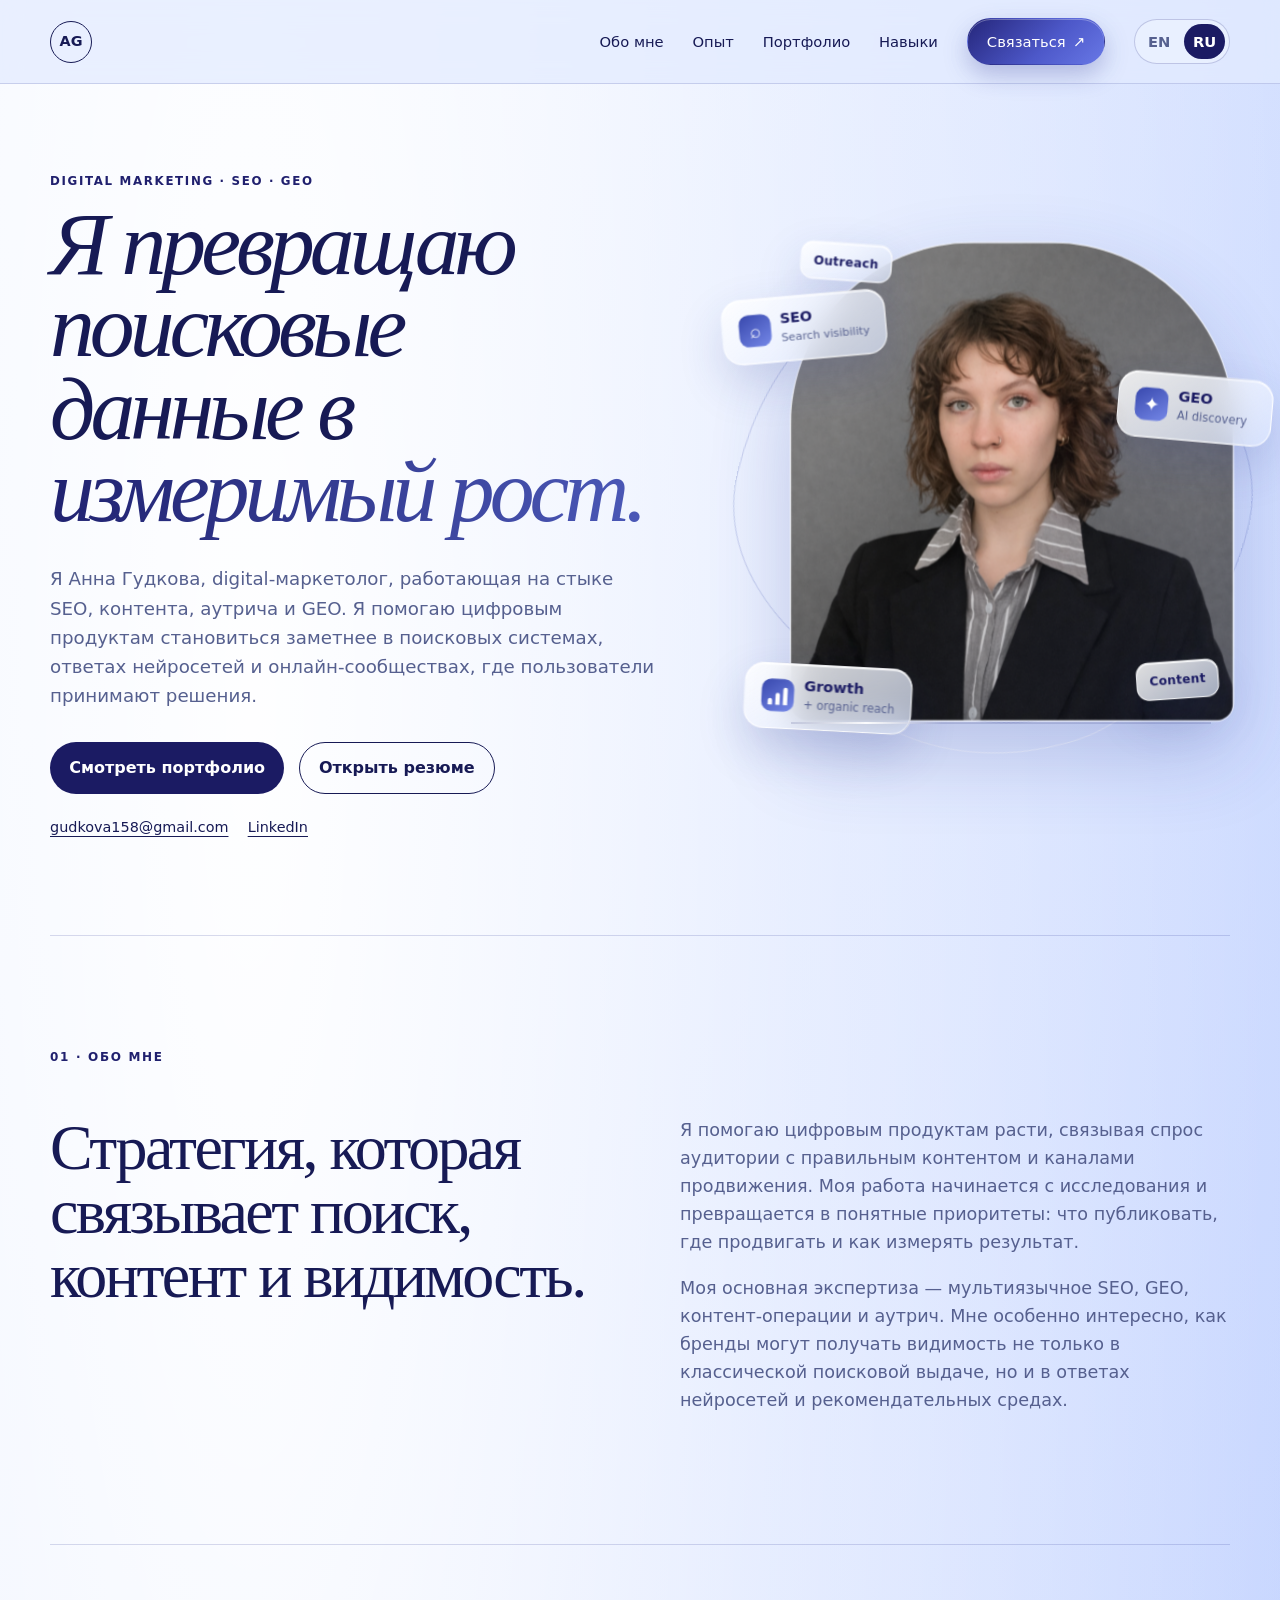
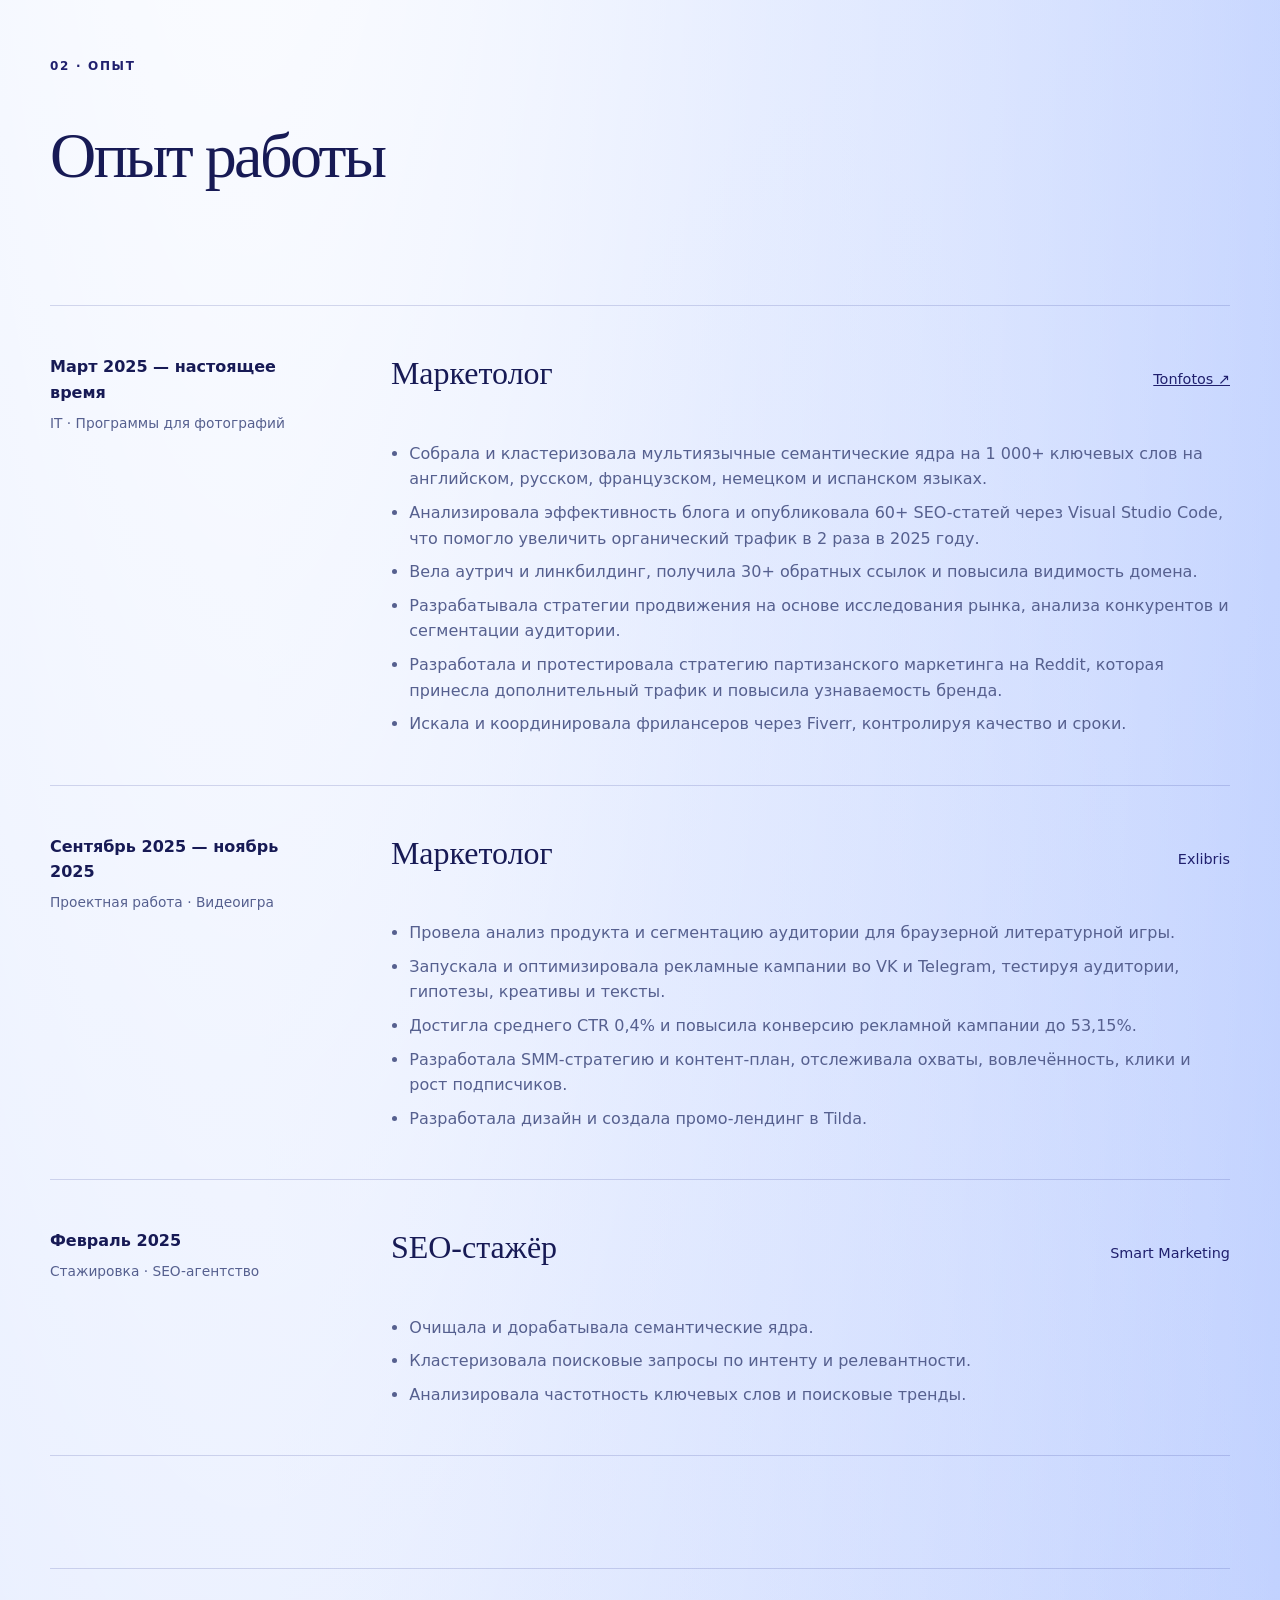
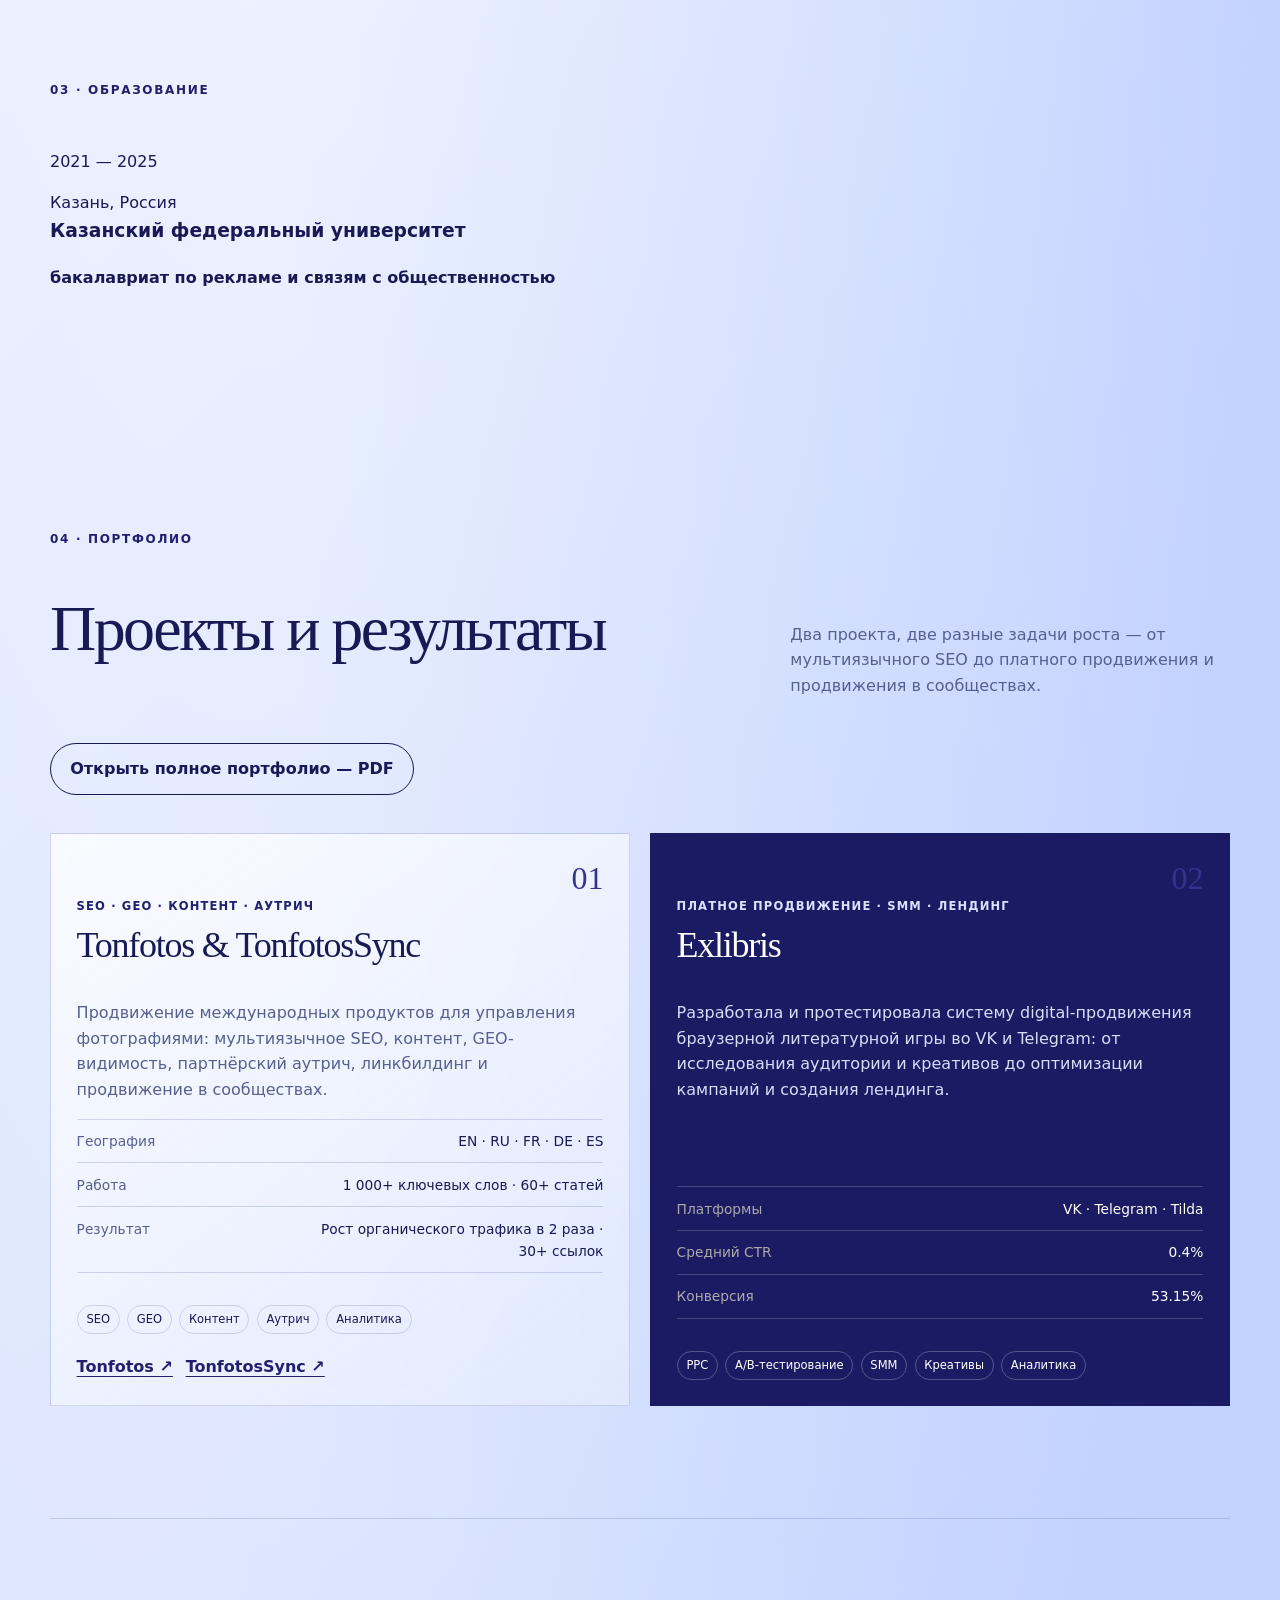
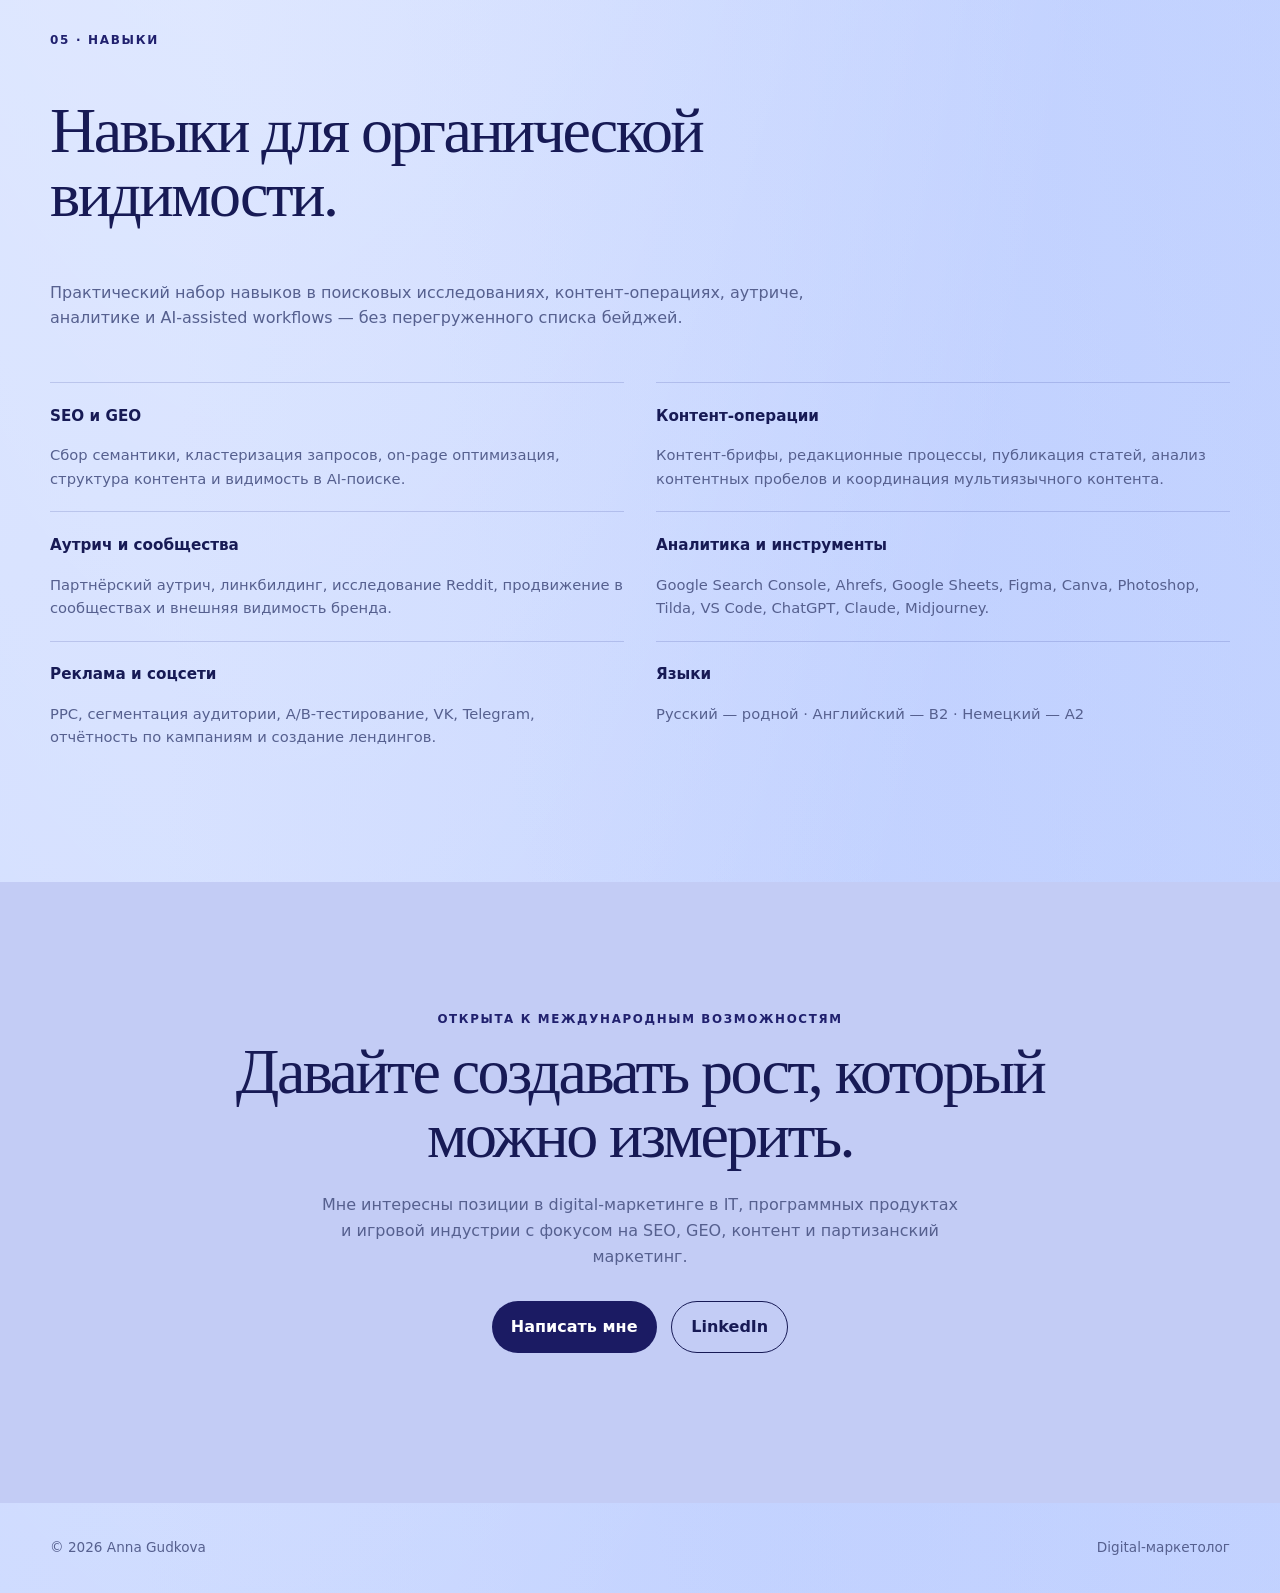
==== commit 0ee01385: "Update ru.html" ====
--- a/ru.html
+++ b/ru.html
@@ -69,14 +69,10 @@
 <section class="intro section" id="about">
 <div class="section-label" data-en="01 · About" data-ru="01 · Обо мне">01 · Обо мне</div>
 <div class="intro-grid">
-<h2 data-en="Research first, then a plan for visibility." data-ru="Сначала исследование, затем план для видимости.">Сначала исследование, затем план для видимости.</h2>
+<h2 data-en="Strategy that connects search, content, and visibility." data-ru="Стратегия, которая связывает поиск, контент и видимость.">Стратегия, которая связывает поиск, контент и видимость.</h2>
 <div>
-<p data-en="My process starts with understanding an audience: what people search for, where they look for answers, and what makes them trust a source. From there I shape a plan — what to publish, which channels to prioritise, and how to track whether it’s working." data-ru="Моя работа начинается с понимания аудитории: что люди ищут, где находят ответы и что вызывает доверие к источнику. На основе этого я формирую план — что публиковать, какие каналы приоритетны и как отслеживать результат.">Моя работа начинается с понимания аудитории: что люди ищут, где находят ответы и что вызывает доверие к источнику. На основе этого я формирую план — что публиковать, какие каналы приоритетны и как отслеживать результат.</p>
-<p data-en="I work across SEO, GEO, content operations, and partner outreach — usually in multilingual environments. Lately I’ve been especially focused on how brands earn a place in AI-generated answers, not just traditional search results." data-ru="Я работаю на стыке SEO, GEO, контент-операций и партнёрского аутрича — как правило, в мультиязычной среде. В последнее время меня особенно интересует то, как бренды получают место в ответах нейросетей, а не только в традиционной поисковой выдаче.">Я работаю на стыке SEO, GEO, контент-операций и партнёрского аутрича — как правило, в мультиязычной среде. В последнее время меня особенно интересует то, как бренды получают место в ответах нейросетей, а не только в традиционной поисковой выдаче.</p>
-<div class="about-education">
-<p class="about-education-label" data-en="Education" data-ru="Образование">Образование</p>
-<p><strong>Казанский федеральный университет</strong> — <span data-en="Bachelor in Advertising &amp; PR, 2021–2025, Kazan, Russia" data-ru="бакалавриат по рекламе и связям с общественностью, 2021–2025, Казань, Россия">бакалавриат по рекламе и связям с общественностью, 2021–2025, Казань, Россия</span></p>
-</div>
+<p data-en="I help digital products grow by connecting audience demand with the right content and distribution. My work starts with research and turns into clear priorities: what to publish, where to promote it, and how to measure the result." data-ru="Я помогаю цифровым продуктам расти, связывая спрос аудитории с правильным контентом и каналами продвижения. Моя работа начинается с исследования и превращается в понятные приоритеты: что публиковать, где продвигать и как измерять результат.">Я помогаю цифровым продуктам расти, связывая спрос аудитории с правильным контентом и каналами продвижения. Моя работа начинается с исследования и превращается в понятные приоритеты: что публиковать, где продвигать и как измерять результат.</p>
+<p data-en="My core expertise is multilingual SEO, GEO, content operations, and outreach. I’m especially interested in how brands can earn visibility not only in traditional search, but also in AI-generated answers and recommendation environments." data-ru="Моя основная экспертиза — мультиязычное SEO, GEO, контент-операции и аутрич. Мне особенно интересно, как бренды могут получать видимость не только в классической поисковой выдаче, но и в ответах нейросетей и рекомендательных средах.">Моя основная экспертиза — мультиязычное SEO, GEO, контент-операции и аутрич. Мне особенно интересно, как бренды могут получать видимость не только в классической поисковой выдаче, но и в ответах нейросетей и рекомендательных средах.</p>
 </div>
 </div>
 </section>
@@ -84,18 +80,16 @@
 <div class="section-label" data-en="02 · Experience" data-ru="02 · Опыт">02 · Опыт</div>
 <div class="section-heading">
 <h2 data-en="Work experience" data-ru="Опыт работы">Опыт работы</h2>
-<p data-en="Roles spanning SEO, GEO, content, outreach, guerrilla marketing, social media, and paid acquisition." data-ru="Опыт в SEO, GEO, контенте, аутриче, партизанском маркетинге, социальных сетях и платном продвижении.">Опыт в SEO, GEO, контенте, аутриче, партизанском маркетинге, социальных сетях и платном продвижении.</p>
+
 </div>
 <div class="timeline">
-<article class="role reveal open">
+<article class="role reveal">
 <div class="role-meta">
 <p data-en="Mar 2025 — Present" data-ru="Март 2025 — настоящее время">Март 2025 — настоящее время</p>
 <span data-en="IT · Photo software" data-ru="IT · Программы для фотографий">IT · Программы для фотографий</span>
 </div>
 <div class="role-body">
 <div class="role-title"><h3 data-en="Marketing Specialist" data-ru="Маркетолог">Маркетолог</h3><a href="https://tonfotos.com/" rel="noopener" target="_blank">Tonfotos ↗</a></div>
-<button aria-expanded="true" class="role-toggle" data-label-hide="Скрыть детали" data-label-show="Показать детали" type="button"><span class="role-toggle-label">Скрыть детали</span><span aria-hidden="true" class="role-toggle-icon"></span></button>
-<div class="role-details-wrap">
 <ul class="role-details">
 <li data-en="Built and clustered multilingual semantic cores containing 1,000+ keywords in English, Russian, French, German, and Spanish." data-ru="Собрала и кластеризовала мультиязычные семантические ядра на 1 000+ ключевых слов на английском, русском, французском, немецком и испанском языках.">Собрала и кластеризовала мультиязычные семантические ядра на 1 000+ ключевых слов на английском, русском, французском, немецком и испанском языках.</li>
 <li data-en="Analysed blog performance and published 60+ SEO articles using Visual Studio Code, contributing to a 2× increase in organic traffic in 2025." data-ru="Анализировала эффективность блога и опубликовала 60+ SEO-статей через Visual Studio Code, что помогло увеличить органический трафик в 2 раза в 2025 году.">Анализировала эффективность блога и опубликовала 60+ SEO-статей через Visual Studio Code, что помогло увеличить органический трафик в 2 раза в 2025 году.</li>
@@ -105,7 +99,6 @@
 <li data-en="Sourced and coordinated freelancers through Fiverr, managing quality and deadlines." data-ru="Искала и координировала фрилансеров через Fiverr, контролируя качество и сроки.">Искала и координировала фрилансеров через Fiverr, контролируя качество и сроки.</li>
 </ul>
 </div>
-</div>
 </article>
 <article class="role reveal">
 <div class="role-meta">
@@ -114,8 +107,6 @@
 </div>
 <div class="role-body">
 <div class="role-title"><h3 data-en="Marketing Specialist" data-ru="Маркетолог">Маркетолог</h3><span>Exlibris</span></div>
-<button aria-expanded="false" class="role-toggle" data-label-hide="Скрыть детали" data-label-show="Показать детали" type="button"><span class="role-toggle-label">Показать детали</span><span aria-hidden="true" class="role-toggle-icon"></span></button>
-<div class="role-details-wrap">
 <ul class="role-details">
 <li data-en="Conducted product analysis and audience segmentation for a browser-based literary game." data-ru="Провела анализ продукта и сегментацию аудитории для браузерной литературной игры.">Провела анализ продукта и сегментацию аудитории для браузерной литературной игры.</li>
 <li data-en="Launched and optimised VK and Telegram ad campaigns, testing audiences, hypotheses, creatives, and copy." data-ru="Запускала и оптимизировала рекламные кампании во VK и Telegram, тестируя аудитории, гипотезы, креативы и тексты.">Запускала и оптимизировала рекламные кампании во VK и Telegram, тестируя аудитории, гипотезы, креативы и тексты.</li>
@@ -124,7 +115,6 @@
 <li data-en="Designed and built a promotional landing page in Tilda." data-ru="Разработала дизайн и создала промо-лендинг в Tilda.">Разработала дизайн и создала промо-лендинг в Tilda.</li>
 </ul>
 </div>
-</div>
 </article>
 <article class="role reveal">
 <div class="role-meta">
@@ -133,20 +123,32 @@
 </div>
 <div class="role-body">
 <div class="role-title"><h3 data-en="SEO Intern" data-ru="SEO-стажёр">SEO-стажёр</h3><span>Smart Marketing</span></div>
-<button aria-expanded="false" class="role-toggle" data-label-hide="Скрыть детали" data-label-show="Показать детали" type="button"><span class="role-toggle-label">Показать детали</span><span aria-hidden="true" class="role-toggle-icon"></span></button>
-<div class="role-details-wrap">
 <ul class="role-details">
 <li data-en="Cleaned and refined semantic cores." data-ru="Очищала и дорабатывала семантические ядра.">Очищала и дорабатывала семантические ядра.</li>
 <li data-en="Clustered search queries by intent and relevance." data-ru="Кластеризовала поисковые запросы по интенту и релевантности.">Кластеризовала поисковые запросы по интенту и релевантности.</li>
 <li data-en="Analysed keyword search volumes and trends." data-ru="Анализировала частотность ключевых слов и поисковые тренды.">Анализировала частотность ключевых слов и поисковые тренды.</li>
 </ul>
 </div>
-</div>
-</article>
+</article>
+</div>
+</section>
+<section class="section education-section" id="education">
+<div class="section-label" data-en="03 · Education" data-ru="03 · Образование">03 · Образование</div>
+<div class="education-list">
+<div class="education-item reveal">
+<div class="education-meta">
+<p data-en="2021 — 2025" data-ru="2021 — 2025">2021 — 2025</p>
+<span data-en="Kazan, Russia" data-ru="Казань, Россия">Казань, Россия</span>
+</div>
+<div class="education-body">
+<h3>Казанский федеральный университет</h3>
+<p><strong data-en="Bachelor in Advertising &amp; PR" data-ru="бакалавриат по рекламе и связям с общественностью">бакалавриат по рекламе и связям с общественностью</strong></p>
+</div>
+</div>
 </div>
 </section>
 <section class="work-section section" id="work">
-<div class="section-label" data-en="03 · Portfolio" data-ru="03 · Портфолио">03 · Портфолио</div>
+<div class="section-label" data-en="04 · Portfolio" data-ru="04 · Портфолио">04 · Портфолио</div>
 <div class="section-heading">
 <h2 data-en="Projects and impact" data-ru="Проекты и результаты">Проекты и результаты</h2>
 <p data-en="Two campaigns, two different growth challenges — from multilingual SEO to paid acquisition and community-driven promotion." data-ru="Два проекта, две разные задачи роста — от мультиязычного SEO до платного продвижения и продвижения в сообществах.">Два проекта, две разные задачи роста — от мультиязычного SEO до платного продвижения и продвижения в сообществах.</p>
@@ -186,32 +188,19 @@
 </div>
 </section>
 <section class="section" id="skills">
-<div class="section-label" data-en="04 · Skills" data-ru="04 · Навыки">04 · Навыки</div>
+<div class="section-label" data-en="05 · Skills" data-ru="05 · Навыки">05 · Навыки</div>
 <div class="skills-layout">
 <div class="skills-intro">
-<h2 data-en="What I bring to a growth team." data-ru="Что я привношу в команду роста.">Что я привношу в команду роста.</h2>
-<p data-en="Hands-on execution across SEO, content, and paid channels — paired with the habits that make marketing work repeatable: clear communication, ownership, and fast iteration." data-ru="Практические навыки в SEO, контенте и платном продвижении — в сочетании с качествами, которые делают маркетинг воспроизводимым: понятная коммуникация, ответственность и быстрая итерация.">Практические навыки в SEO, контенте и платном продвижении — в сочетании с качествами, которые делают маркетинг воспроизводимым: понятная коммуникация, ответственность и быстрая итерация.</p>
-</div>
-<div class="skills-groups split-skills">
-<section aria-labelledby="hard-skills-title" class="skill-column hard-skills reveal">
-<p class="skill-type" data-en="Professional toolkit" data-ru="Профессиональные навыки">Профессиональные навыки</p>
-<h3 data-en="Hard skills" data-ru="Hard skills" id="hard-skills-title">Hard skills</h3>
-<div class="skill-list">
-<div><strong data-en="SEO &amp; GEO" data-ru="SEO и GEO">SEO и GEO</strong><p data-en="Semantic research · Keyword clustering · On-page SEO · Content optimisation · AI-search visibility" data-ru="Сбор семантики · Кластеризация запросов · On-page SEO · Оптимизация контента · Видимость в AI-поиске">Сбор семантики · Кластеризация запросов · On-page SEO · Оптимизация контента · Видимость в AI-поиске</p><div aria-hidden="true" class="skill-bar" data-level="95"><span class="skill-bar-fill"></span></div></div>
-<div><strong data-en="Content &amp; outreach" data-ru="Контент и аутрич">Контент и аутрич</strong><p data-en="Content strategy · Editorial workflows · Link building · Partner outreach · Community marketing" data-ru="Контент-стратегия · Редакционные процессы · Линкбилдинг · Партнёрский аутрич · Продвижение в сообществах">Контент-стратегия · Редакционные процессы · Линкбилдинг · Партнёрский аутрич · Продвижение в сообществах</p><div aria-hidden="true" class="skill-bar" data-level="90"><span class="skill-bar-fill"></span></div></div>
-<div><strong data-en="Paid &amp; social" data-ru="Реклама и соцсети">Реклама и соцсети</strong><p data-en="PPC · Audience segmentation · A/B testing · VK · Telegram · Campaign reporting" data-ru="PPC · Сегментация аудитории · A/B-тестирование · VK · Telegram · Отчётность по кампаниям">PPC · Сегментация аудитории · A/B-тестирование · VK · Telegram · Отчётность по кампаниям</p><div aria-hidden="true" class="skill-bar" data-level="80"><span class="skill-bar-fill"></span></div></div>
-<div><strong data-en="Analytics &amp; tools" data-ru="Аналитика и инструменты">Аналитика и инструменты</strong><p>Google Search Console · Ahrefs · Google Sheets · Figma · Canva · Photoshop · Tilda · VS Code</p><div aria-hidden="true" class="skill-bar" data-level="85"><span class="skill-bar-fill"></span></div></div>
-<div><strong data-en="AI tools" data-ru="AI-инструменты">AI-инструменты</strong><p>ChatGPT · Claude · Midjourney</p><div aria-hidden="true" class="skill-bar" data-level="90"><span class="skill-bar-fill"></span></div></div>
-</div>
-</section>
-<section aria-labelledby="soft-skills-title" class="skill-column soft-skills reveal">
-<p class="skill-type" data-en="How I work" data-ru="Как я работаю">Как я работаю</p>
-<h3 data-en="Soft skills" data-ru="Soft skills" id="soft-skills-title">Soft skills</h3>
-<div class="soft-skill-cloud">
-<span data-en="Analytical thinking" data-ru="Аналитическое мышление">Аналитическое мышление</span><span data-en="Clear communication" data-ru="Понятная коммуникация">Понятная коммуникация</span><span data-en="Initiative" data-ru="Инициативность">Инициативность</span><span data-en="Creativity" data-ru="Креативность">Креативность</span><span data-en="Attention to detail" data-ru="Внимание к деталям">Внимание к деталям</span><span data-en="Adaptability" data-ru="Адаптивность">Адаптивность</span><span data-en="Time management" data-ru="Тайм-менеджмент">Тайм-менеджмент</span><span data-en="Cross-cultural collaboration" data-ru="Межкультурное взаимодействие">Межкультурное взаимодействие</span><span data-en="Ownership" data-ru="Ответственность">Ответственность</span><span data-en="Fast learning" data-ru="Быстрая обучаемость">Быстрая обучаемость</span>
-</div>
-<div class="languages-note"><strong data-en="Languages" data-ru="Языки">Языки</strong><p data-en="Russian — Native · English — B2 · German — A2" data-ru="Русский — родной · Английский — B2 · Немецкий — A2">Русский — родной · Английский — B2 · Немецкий — A2</p></div>
-</section>
+<h2 data-en="Focused skills for organic visibility." data-ru="Навыки для органической видимости.">Навыки для органической видимости.</h2>
+<p data-en="A practical toolkit across search research, content operations, outreach, analytics, and AI-assisted workflows — without turning the section into a long list of badges." data-ru="Практический набор навыков в поисковых исследованиях, контент-операциях, аутриче, аналитике и AI-assisted workflows — без перегруженного списка бейджей.">Практический набор навыков в поисковых исследованиях, контент-операциях, аутриче, аналитике и AI-assisted workflows — без перегруженного списка бейджей.</p>
+</div>
+<div class="skills-groups clean-skills">
+<div class="reveal"><h3 data-en="SEO &amp; GEO" data-ru="SEO и GEO">SEO и GEO</h3><p data-en="Semantic research, keyword clustering, on-page optimization, content structure, and visibility in AI-powered search." data-ru="Сбор семантики, кластеризация запросов, on-page оптимизация, структура контента и видимость в AI-поиске.">Сбор семантики, кластеризация запросов, on-page оптимизация, структура контента и видимость в AI-поиске.</p></div>
+<div class="reveal"><h3 data-en="Content operations" data-ru="Контент-операции">Контент-операции</h3><p data-en="Content briefs, editorial workflows, article publishing, content gap analysis, and multilingual content coordination." data-ru="Контент-брифы, редакционные процессы, публикация статей, анализ контентных пробелов и координация мультиязычного контента.">Контент-брифы, редакционные процессы, публикация статей, анализ контентных пробелов и координация мультиязычного контента.</p></div>
+<div class="reveal"><h3 data-en="Outreach &amp; community" data-ru="Аутрич и сообщества">Аутрич и сообщества</h3><p data-en="Partner outreach, link building, Reddit research, community-driven promotion, and brand visibility outside the website." data-ru="Партнёрский аутрич, линкбилдинг, исследование Reddit, продвижение в сообществах и внешняя видимость бренда.">Партнёрский аутрич, линкбилдинг, исследование Reddit, продвижение в сообществах и внешняя видимость бренда.</p></div>
+<div class="reveal"><h3 data-en="Analytics &amp; tools" data-ru="Аналитика и инструменты">Аналитика и инструменты</h3><p>Google Search Console, Ahrefs, Google Sheets, Figma, Canva, Photoshop, Tilda, VS Code, ChatGPT, Claude, Midjourney.</p></div>
+<div class="reveal"><h3 data-en="Paid &amp; social" data-ru="Реклама и соцсети">Реклама и соцсети</h3><p data-en="PPC, audience segmentation, A/B testing, VK, Telegram, campaign reporting, and landing page production." data-ru="PPC, сегментация аудитории, A/B-тестирование, VK, Telegram, отчётность по кампаниям и создание лендингов.">PPC, сегментация аудитории, A/B-тестирование, VK, Telegram, отчётность по кампаниям и создание лендингов.</p></div>
+<div class="reveal"><h3 data-en="Languages" data-ru="Языки">Языки</h3><p data-en="Russian — Native · English — B2 · German — A2" data-ru="Русский — родной · Английский — B2 · Немецкий — A2">Русский — родной · Английский — B2 · Немецкий — A2</p></div>
 </div>
 </div>
 </section>
--- a/blue-theme.css
+++ b/blue-theme.css
@@ -109,6 +109,47 @@
 .role-title a, .role-title span { color: var(--accent-dark); font-size: .9rem; }
 .role ul { margin: 1rem 0 0; padding-left: 1.15rem; color: var(--muted); }
 .role li + li { margin-top: .5rem; }
+.role-toggle {
+  display: inline-flex;
+  align-items: center;
+  gap: .5rem;
+  margin-top: 1.1rem;
+  padding: .5rem .2rem;
+  min-height: 44px;
+  border: 0;
+  background: transparent;
+  color: var(--accent-dark);
+  font: inherit;
+  font-weight: 750;
+  font-size: .9rem;
+  cursor: pointer;
+}
+.role-toggle:hover { text-decoration: underline; }
+.role-toggle-icon {
+  display: inline-grid;
+  place-items: center;
+  width: 22px;
+  height: 22px;
+  border: 1px solid var(--line);
+  border-radius: 50%;
+  position: relative;
+  flex-shrink: 0;
+}
+.role-toggle-icon::before, .role-toggle-icon::after {
+  content: "";
+  position: absolute;
+  background: var(--accent-dark);
+}
+.role-toggle-icon::before { width: 10px; height: 1.5px; }
+.role-toggle-icon::after { width: 1.5px; height: 10px; transition: transform .25s ease; }
+.role.open .role-toggle-icon::after { transform: scaleY(0); }
+.role-details-wrap {
+  display: grid;
+  grid-template-rows: 0fr;
+  transition: grid-template-rows .38s ease;
+}
+.role-details-wrap > ul { overflow: hidden; min-height: 0; }
+.role.open .role-details-wrap { grid-template-rows: 1fr; }
 .work-section { border-top: 0; }
 .case-grid { display: grid; grid-template-columns: repeat(3, 1fr); gap: 1.25rem; }
 .case-card { background: var(--card); border: 1px solid var(--line); min-height: 540px; padding: 1.6rem; display: flex; flex-direction: column; }
@@ -128,18 +169,28 @@
 .tag-row { display: flex; flex-wrap: wrap; gap: .45rem; margin-top: 1rem; }
 .tag-row span { border: 1px solid var(--line); border-radius: 999px; padding: .28rem .55rem; font-size: .72rem; }
 .dark .tag-row span { border-color: rgba(255,255,255,.25); }
-.skills-layout { display: grid; grid-template-columns: .8fr 1.2fr; gap: 6rem; }
-.skills-layout > div:first-child p { color: var(--muted); }
+.skills-layout { display: block; }
+.skills-intro { max-width: 760px; margin-bottom: 3.2rem; }
+.skills-intro p { color: var(--muted); }
 .skills-groups { display: grid; grid-template-columns: 1fr 1fr; gap: 0 2rem; }
 .skills-groups div { padding: 1.3rem 0; border-top: 1px solid var(--line); }
 .skills-groups h3 { font-size: .95rem; }
 .skills-groups p { margin: 0; color: var(--muted); font-size: .92rem; }
-.education-card { display: grid; grid-template-columns: .35fr 1fr; gap: 4rem; background: var(--card); border: 1px solid var(--line); padding: 2.5rem; }
-.education-card > div:first-child p { font-weight: 800; margin-bottom: .2rem; }
-.education-card span { color: var(--muted); font-size: .85rem; }
-.education-card h2 { font: 500 2.2rem/1.1 Georgia, serif; margin-bottom: .5rem; }
-.education-card h3 { color: var(--accent-dark); font-size: 1rem; }
-.education-card p { color: var(--muted); }
+.about-education {
+  margin-top: 2rem;
+  padding-top: 1.4rem;
+  border-top: 1px solid var(--line);
+}
+.about-education-label {
+  text-transform: uppercase;
+  letter-spacing: .12em;
+  font-size: .7rem;
+  font-weight: 800;
+  color: var(--accent-dark);
+  margin-bottom: .5rem;
+}
+.about-education p:not(.about-education-label) { color: var(--muted); font-size: .95rem; margin: 0; }
+.about-education strong { color: var(--ink); }
 .contact-section { text-align: center; background: #c3ccf5; padding: 8rem 20px; }
 .contact-section h2 { max-width: 850px; margin: 0 auto 1.5rem; }
 .contact-section > p:not(.eyebrow) { max-width: 650px; margin: 0 auto; color: var(--muted); }
@@ -152,8 +203,11 @@
 
 @media (max-width: 900px) {
   .menu-toggle { display: block; }
-  .nav-links { display: none; position: absolute; left: 0; right: 0; top: 72px; background: var(--paper); border: 1px solid var(--line); padding: 1rem; flex-direction: column; align-items: flex-start; }
+  .nav-links { display: none; position: absolute; left: 0; right: 0; top: 72px; background: var(--paper); border: 1px solid var(--line); padding: .5rem 1rem; flex-direction: column; align-items: stretch; gap: 0; }
   .nav-links.open { display: flex; }
+  .nav-links a { width: 100%; padding: .85rem 0; min-height: 44px; display: flex; align-items: center; border-bottom: 1px solid var(--line); }
+  .nav-links a:last-of-type, .nav-links a.nav-cta { border-bottom: 0; }
+  .nav-links .lang-switcher { padding-top: .6rem; }
   .hero { grid-template-columns: 1fr; gap: 3rem; padding-top: 4rem; }
   .hero-visual { min-height: 560px; max-width: 620px; width: 100%; margin: 0 auto; }
   .intro-grid, .section-heading, .skills-layout { grid-template-columns: 1fr; gap: 2rem; }
@@ -185,6 +239,7 @@
 @media (prefers-reduced-motion: reduce) {
   html { scroll-behavior: auto; }
   .reveal { opacity: 1; transform: none; transition: none; }
+  .role-details-wrap, .role-toggle-icon::after, .skill-bar-fill { transition: none; }
 }
 
 
@@ -233,6 +288,22 @@
   color: var(--muted);
   font-size: .9rem;
 }
+.skill-bar {
+  margin-top: .65rem;
+  height: 6px;
+  border-radius: 999px;
+  background: var(--line);
+  overflow: hidden;
+}
+.skill-bar-fill {
+  display: block;
+  height: 100%;
+  width: 0%;
+  border-radius: 999px;
+  background: linear-gradient(90deg, var(--accent), var(--accent-dark));
+  transition: width 1.1s cubic-bezier(.16, .84, .44, 1);
+}
+.skill-bar.filled .skill-bar-fill { width: var(--fill, 0%); }
 .soft-skill-cloud {
   display: flex;
   flex-wrap: wrap;
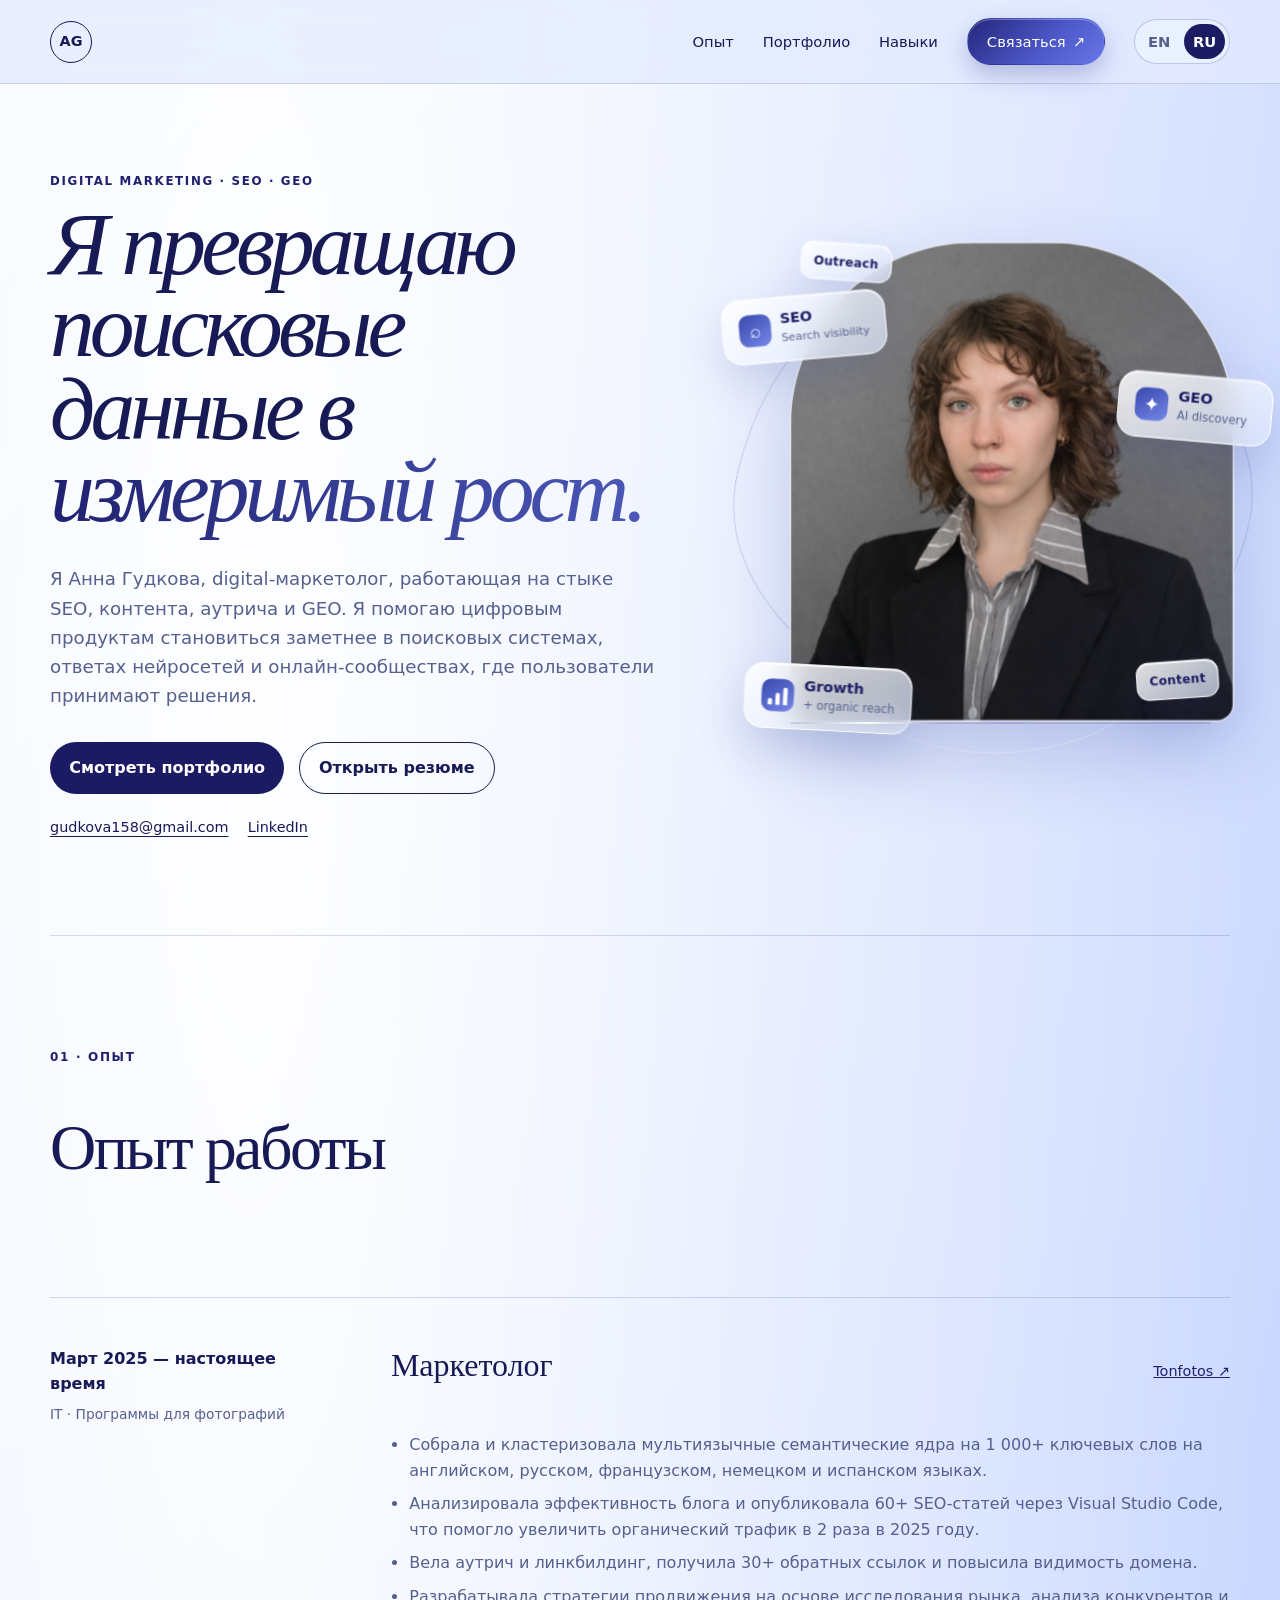
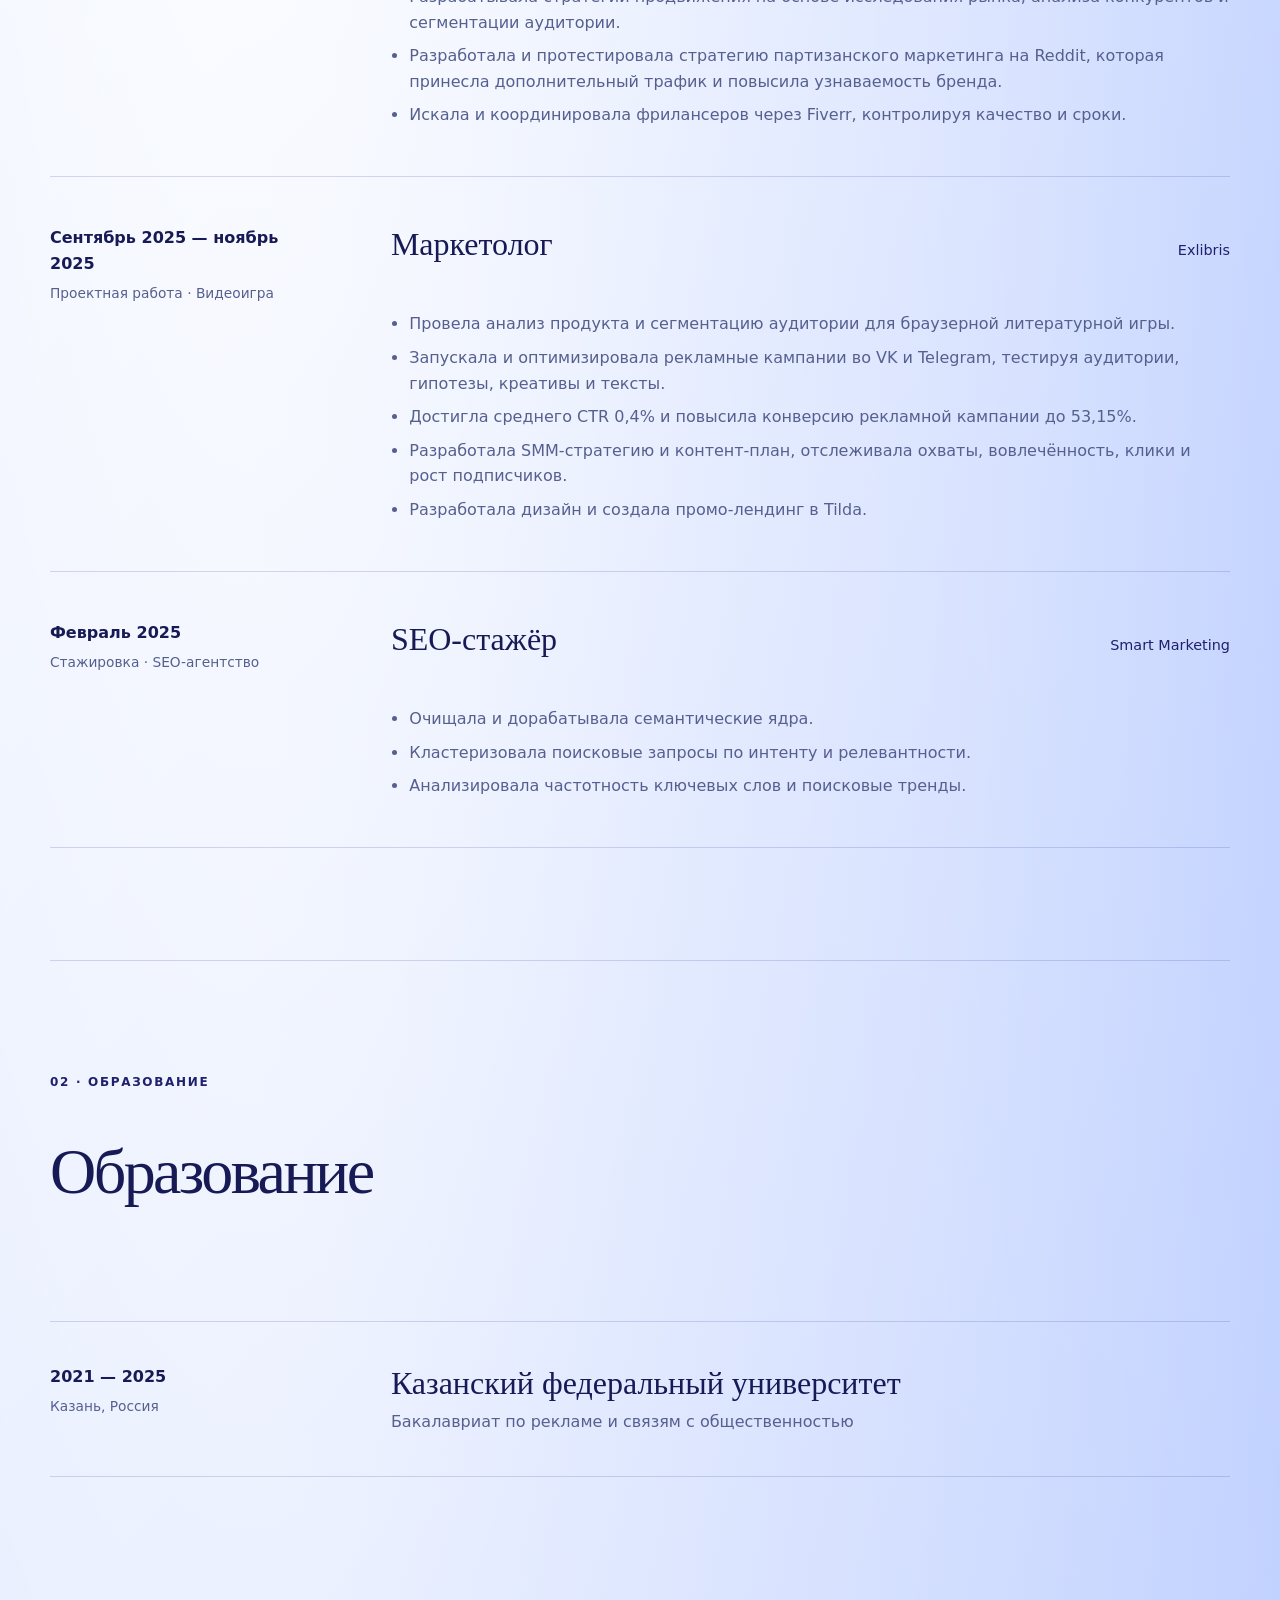
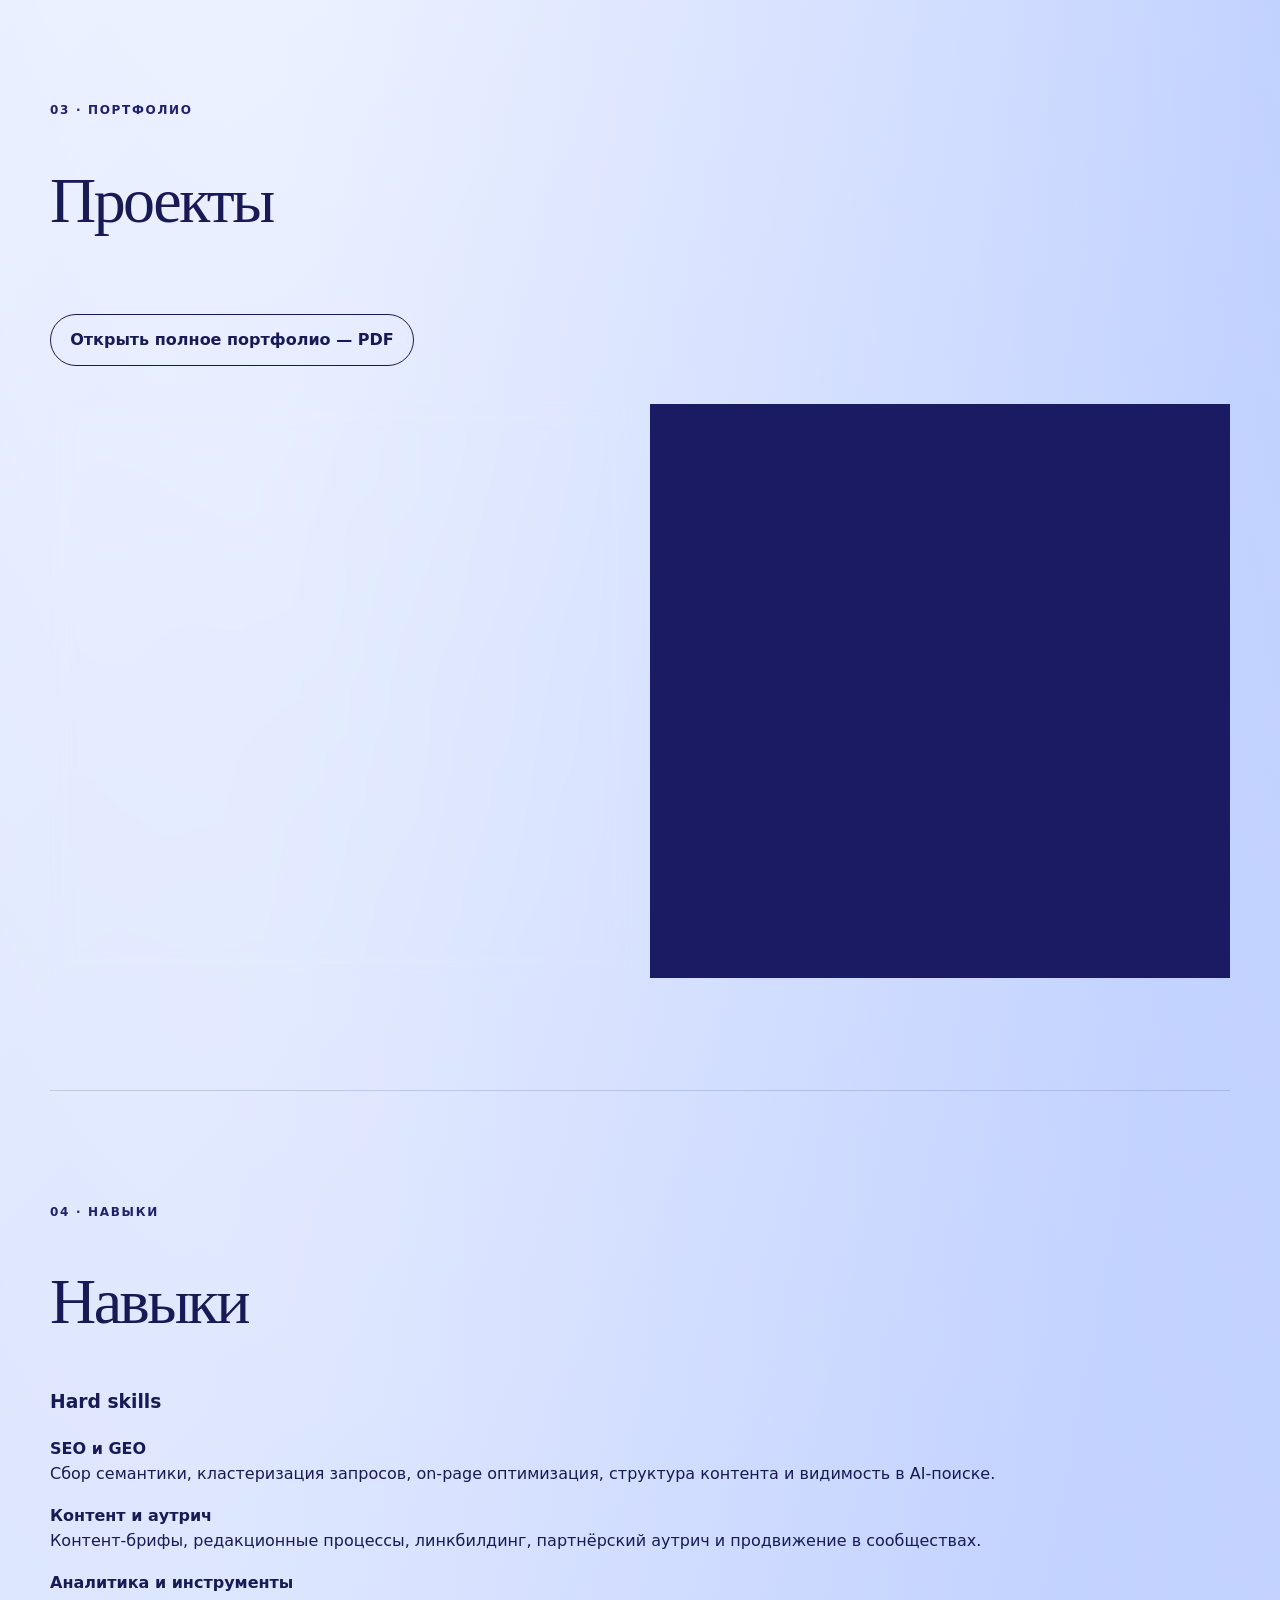
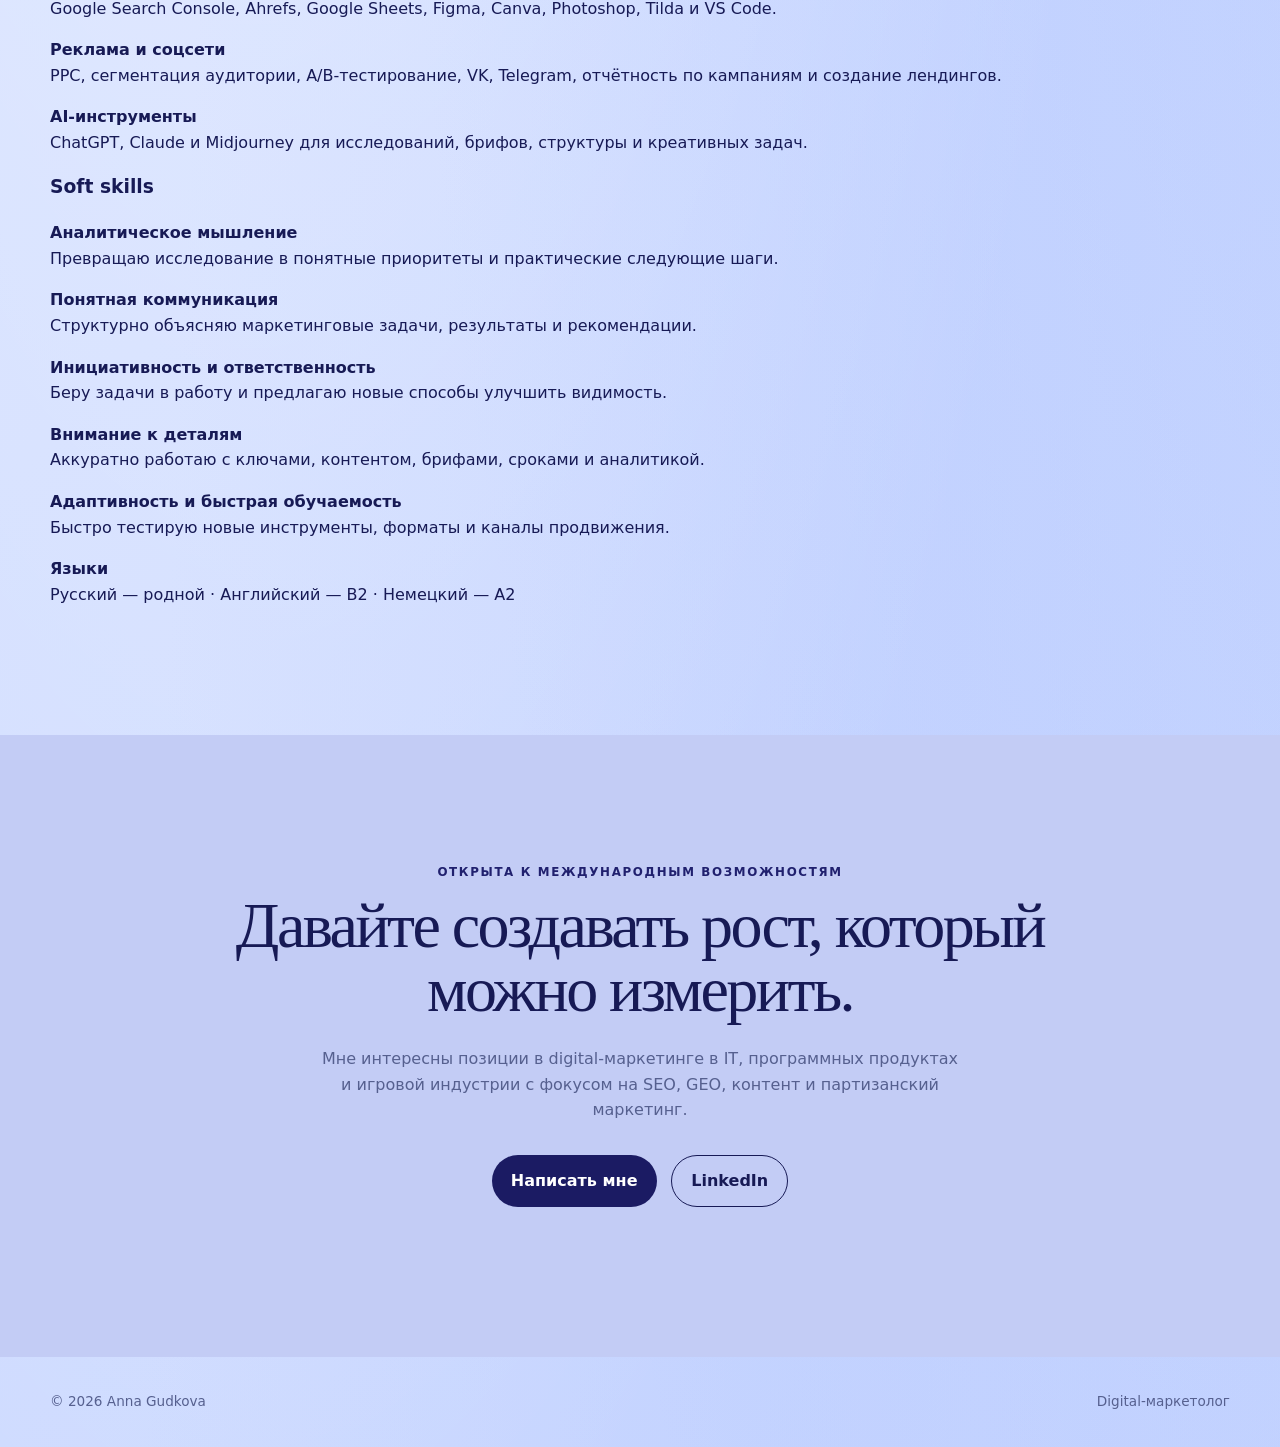
==== commit 36dbbe42: "Refactor sections and labels in ru.html Updated sections and labels in ru.html for better organizati" ====
--- a/ru.html
+++ b/ru.html
@@ -28,7 +28,7 @@
 <nav aria-label="Primary navigation">
 <button aria-controls="site-nav" aria-expanded="false" class="menu-toggle" data-en="Menu" data-ru="Меню" type="button">Меню</button>
 <div class="nav-links" id="site-nav">
-<a data-en="About" data-ru="Обо мне" href="#about">Обо мне</a>
+
 <a data-en="Experience" data-ru="Опыт" href="#experience">Опыт</a>
 <a data-en="Portfolio" data-ru="Портфолио" href="#work">Портфолио</a>
 <a data-en="Skills" data-ru="Навыки" href="#skills">Навыки</a>
@@ -66,21 +66,11 @@
 </div>
 <div aria-hidden="true" class="hero-line"></div></div>
 </section>
-<section class="intro section" id="about">
-<div class="section-label" data-en="01 · About" data-ru="01 · Обо мне">01 · Обо мне</div>
-<div class="intro-grid">
-<h2 data-en="Strategy that connects search, content, and visibility." data-ru="Стратегия, которая связывает поиск, контент и видимость.">Стратегия, которая связывает поиск, контент и видимость.</h2>
-<div>
-<p data-en="I help digital products grow by connecting audience demand with the right content and distribution. My work starts with research and turns into clear priorities: what to publish, where to promote it, and how to measure the result." data-ru="Я помогаю цифровым продуктам расти, связывая спрос аудитории с правильным контентом и каналами продвижения. Моя работа начинается с исследования и превращается в понятные приоритеты: что публиковать, где продвигать и как измерять результат.">Я помогаю цифровым продуктам расти, связывая спрос аудитории с правильным контентом и каналами продвижения. Моя работа начинается с исследования и превращается в понятные приоритеты: что публиковать, где продвигать и как измерять результат.</p>
-<p data-en="My core expertise is multilingual SEO, GEO, content operations, and outreach. I’m especially interested in how brands can earn visibility not only in traditional search, but also in AI-generated answers and recommendation environments." data-ru="Моя основная экспертиза — мультиязычное SEO, GEO, контент-операции и аутрич. Мне особенно интересно, как бренды могут получать видимость не только в классической поисковой выдаче, но и в ответах нейросетей и рекомендательных средах.">Моя основная экспертиза — мультиязычное SEO, GEO, контент-операции и аутрич. Мне особенно интересно, как бренды могут получать видимость не только в классической поисковой выдаче, но и в ответах нейросетей и рекомендательных средах.</p>
-</div>
-</div>
-</section>
+
 <section class="section" id="experience">
-<div class="section-label" data-en="02 · Experience" data-ru="02 · Опыт">02 · Опыт</div>
+<div class="section-label" data-en="01 · Experience" data-ru="01 · Опыт">01 · Опыт</div>
 <div class="section-heading">
 <h2 data-en="Work experience" data-ru="Опыт работы">Опыт работы</h2>
-
 </div>
 <div class="timeline">
 <article class="role reveal">
@@ -132,29 +122,15 @@
 </article>
 </div>
 </section>
-<section class="section education-section" id="education">
-<div class="section-label" data-en="03 · Education" data-ru="03 · Образование">03 · Образование</div>
-<div class="education-list">
-<div class="education-item reveal">
-<div class="education-meta">
-<p data-en="2021 — 2025" data-ru="2021 — 2025">2021 — 2025</p>
-<span data-en="Kazan, Russia" data-ru="Казань, Россия">Казань, Россия</span>
-</div>
-<div class="education-body">
-<h3>Казанский федеральный университет</h3>
-<p><strong data-en="Bachelor in Advertising &amp; PR" data-ru="бакалавриат по рекламе и связям с общественностью">бакалавриат по рекламе и связям с общественностью</strong></p>
-</div>
-</div>
-</div>
-</section>
+<section class="section education-section" id="education"><div class="section-label" data-en="02 · Education" data-ru="02 · Образование">02 · Образование</div><div class="section-heading education-heading"><h2 data-en="Education" data-ru="Образование">Образование</h2></div><div class="education-list"><article class="education-item reveal"><div class="education-meta"><p data-en="2021 — 2025" data-ru="2021 — 2025">2021 — 2025</p><span data-en="Kazan, Russia" data-ru="Казань, Россия">Казань, Россия</span></div><div class="education-body"><h3>Казанский федеральный университет</h3><p data-en="Bachelor’s degree in Advertising and Public Relations" data-ru="Бакалавриат по рекламе и связям с общественностью">Бакалавриат по рекламе и связям с общественностью</p></div></article></div></section>
 <section class="work-section section" id="work">
-<div class="section-label" data-en="04 · Portfolio" data-ru="04 · Портфолио">04 · Портфолио</div>
+<div class="section-label" data-en="03 · Portfolio" data-ru="03 · Портфолио">03 · Портфолио</div>
 <div class="section-heading">
-<h2 data-en="Projects and impact" data-ru="Проекты и результаты">Проекты и результаты</h2>
-<p data-en="Two campaigns, two different growth challenges — from multilingual SEO to paid acquisition and community-driven promotion." data-ru="Два проекта, две разные задачи роста — от мультиязычного SEO до платного продвижения и продвижения в сообществах.">Два проекта, две разные задачи роста — от мультиязычного SEO до платного продвижения и продвижения в сообществах.</p>
+<h2 data-en="Projects" data-ru="Проекты">Проекты</h2>
+
 </div>
 <div class="portfolio-download reveal" style="margin: -2.2rem 0 2.4rem;">
-<a class="button secondary" href="Anna_Gudkova_Portfolio_Light.pdf" target="_blank" rel="noopener">Открыть полное портфолио — PDF</a>
+<a class="button secondary" href="Anna_Gudkova_Portfolio_Light.pdf" rel="noopener" target="_blank">Открыть полное портфолио — PDF</a>
 </div>
 <div class="case-grid two-up">
 <article class="case-card reveal">
@@ -188,21 +164,8 @@
 </div>
 </section>
 <section class="section" id="skills">
-<div class="section-label" data-en="05 · Skills" data-ru="05 · Навыки">05 · Навыки</div>
-<div class="skills-layout">
-<div class="skills-intro">
-<h2 data-en="Focused skills for organic visibility." data-ru="Навыки для органической видимости.">Навыки для органической видимости.</h2>
-<p data-en="A practical toolkit across search research, content operations, outreach, analytics, and AI-assisted workflows — without turning the section into a long list of badges." data-ru="Практический набор навыков в поисковых исследованиях, контент-операциях, аутриче, аналитике и AI-assisted workflows — без перегруженного списка бейджей.">Практический набор навыков в поисковых исследованиях, контент-операциях, аутриче, аналитике и AI-assisted workflows — без перегруженного списка бейджей.</p>
-</div>
-<div class="skills-groups clean-skills">
-<div class="reveal"><h3 data-en="SEO &amp; GEO" data-ru="SEO и GEO">SEO и GEO</h3><p data-en="Semantic research, keyword clustering, on-page optimization, content structure, and visibility in AI-powered search." data-ru="Сбор семантики, кластеризация запросов, on-page оптимизация, структура контента и видимость в AI-поиске.">Сбор семантики, кластеризация запросов, on-page оптимизация, структура контента и видимость в AI-поиске.</p></div>
-<div class="reveal"><h3 data-en="Content operations" data-ru="Контент-операции">Контент-операции</h3><p data-en="Content briefs, editorial workflows, article publishing, content gap analysis, and multilingual content coordination." data-ru="Контент-брифы, редакционные процессы, публикация статей, анализ контентных пробелов и координация мультиязычного контента.">Контент-брифы, редакционные процессы, публикация статей, анализ контентных пробелов и координация мультиязычного контента.</p></div>
-<div class="reveal"><h3 data-en="Outreach &amp; community" data-ru="Аутрич и сообщества">Аутрич и сообщества</h3><p data-en="Partner outreach, link building, Reddit research, community-driven promotion, and brand visibility outside the website." data-ru="Партнёрский аутрич, линкбилдинг, исследование Reddit, продвижение в сообществах и внешняя видимость бренда.">Партнёрский аутрич, линкбилдинг, исследование Reddit, продвижение в сообществах и внешняя видимость бренда.</p></div>
-<div class="reveal"><h3 data-en="Analytics &amp; tools" data-ru="Аналитика и инструменты">Аналитика и инструменты</h3><p>Google Search Console, Ahrefs, Google Sheets, Figma, Canva, Photoshop, Tilda, VS Code, ChatGPT, Claude, Midjourney.</p></div>
-<div class="reveal"><h3 data-en="Paid &amp; social" data-ru="Реклама и соцсети">Реклама и соцсети</h3><p data-en="PPC, audience segmentation, A/B testing, VK, Telegram, campaign reporting, and landing page production." data-ru="PPC, сегментация аудитории, A/B-тестирование, VK, Telegram, отчётность по кампаниям и создание лендингов.">PPC, сегментация аудитории, A/B-тестирование, VK, Telegram, отчётность по кампаниям и создание лендингов.</p></div>
-<div class="reveal"><h3 data-en="Languages" data-ru="Языки">Языки</h3><p data-en="Russian — Native · English — B2 · German — A2" data-ru="Русский — родной · Английский — B2 · Немецкий — A2">Русский — родной · Английский — B2 · Немецкий — A2</p></div>
-</div>
-</div>
+<div class="section-label" data-en="04 · Skills" data-ru="04 · Навыки">04 · Навыки</div>
+<div class="skills-layout"><div class="skills-intro"><h2 data-en="Skills" data-ru="Навыки">Навыки</h2></div><div class="skills-two-columns"><section class="skills-column-clean reveal"><h3>Hard skills</h3><div class="skills-text-list"><div class="skill-row"><strong>SEO и GEO</strong><p>Сбор семантики, кластеризация запросов, on-page оптимизация, структура контента и видимость в AI-поиске.</p></div><div class="skill-row"><strong>Контент и аутрич</strong><p>Контент-брифы, редакционные процессы, линкбилдинг, партнёрский аутрич и продвижение в сообществах.</p></div><div class="skill-row"><strong>Аналитика и инструменты</strong><p>Google Search Console, Ahrefs, Google Sheets, Figma, Canva, Photoshop, Tilda и VS Code.</p></div><div class="skill-row"><strong>Реклама и соцсети</strong><p>PPC, сегментация аудитории, A/B-тестирование, VK, Telegram, отчётность по кампаниям и создание лендингов.</p></div><div class="skill-row"><strong>AI-инструменты</strong><p>ChatGPT, Claude и Midjourney для исследований, брифов, структуры и креативных задач.</p></div></div></section><section class="skills-column-clean reveal"><h3>Soft skills</h3><div class="skills-text-list"><div class="skill-row"><strong>Аналитическое мышление</strong><p>Превращаю исследование в понятные приоритеты и практические следующие шаги.</p></div><div class="skill-row"><strong>Понятная коммуникация</strong><p>Структурно объясняю маркетинговые задачи, результаты и рекомендации.</p></div><div class="skill-row"><strong>Инициативность и ответственность</strong><p>Беру задачи в работу и предлагаю новые способы улучшить видимость.</p></div><div class="skill-row"><strong>Внимание к деталям</strong><p>Аккуратно работаю с ключами, контентом, брифами, сроками и аналитикой.</p></div><div class="skill-row"><strong>Адаптивность и быстрая обучаемость</strong><p>Быстро тестирую новые инструменты, форматы и каналы продвижения.</p></div><div class="skill-row"><strong>Языки</strong><p>Русский — родной · Английский — B2 · Немецкий — A2</p></div></div></section></div></div>
 </section>
 <section class="contact-section" id="contact">
 <p class="eyebrow" data-en="Available for international opportunities" data-ru="Открыта к международным возможностям">Открыта к международным возможностям</p>
--- a/blue-theme.css
+++ b/blue-theme.css
@@ -658,3 +658,55 @@
   .site-header { padding-inline: 20px; }
   .nav-cta { width: 100%; justify-content: center; text-align: center; }
 }
+
+
+/* Clean education and skills sections */
+.education-list {
+  border-top: 1px solid var(--line);
+}
+.education-item {
+  display: grid;
+  grid-template-columns: .33fr 1fr;
+  gap: 4rem;
+  padding: 2.6rem 0;
+  border-bottom: 1px solid var(--line);
+}
+.education-meta p {
+  font-weight: 800;
+  margin-bottom: .25rem;
+}
+.education-meta span {
+  font-size: .86rem;
+  color: var(--muted);
+}
+.education-body h3 {
+  font: 500 2rem/1.2 Georgia, serif;
+  margin-bottom: .45rem;
+}
+.education-body p {
+  margin: 0;
+  color: var(--muted);
+}
+.clean-skills {
+  display: grid;
+  grid-template-columns: repeat(2, minmax(0, 1fr));
+  gap: 0 2rem;
+}
+.clean-skills div {
+  padding: 1.3rem 0;
+  border-top: 1px solid var(--line);
+}
+.clean-skills h3 {
+  font-size: .95rem;
+}
+.clean-skills p {
+  margin: 0;
+  color: var(--muted);
+  font-size: .92rem;
+}
+@media (max-width: 760px) {
+  .clean-skills { grid-template-columns: 1fr; }
+}
+@media (max-width: 640px) {
+  .education-item { grid-template-columns: 1fr; gap: 1.3rem; }
+}
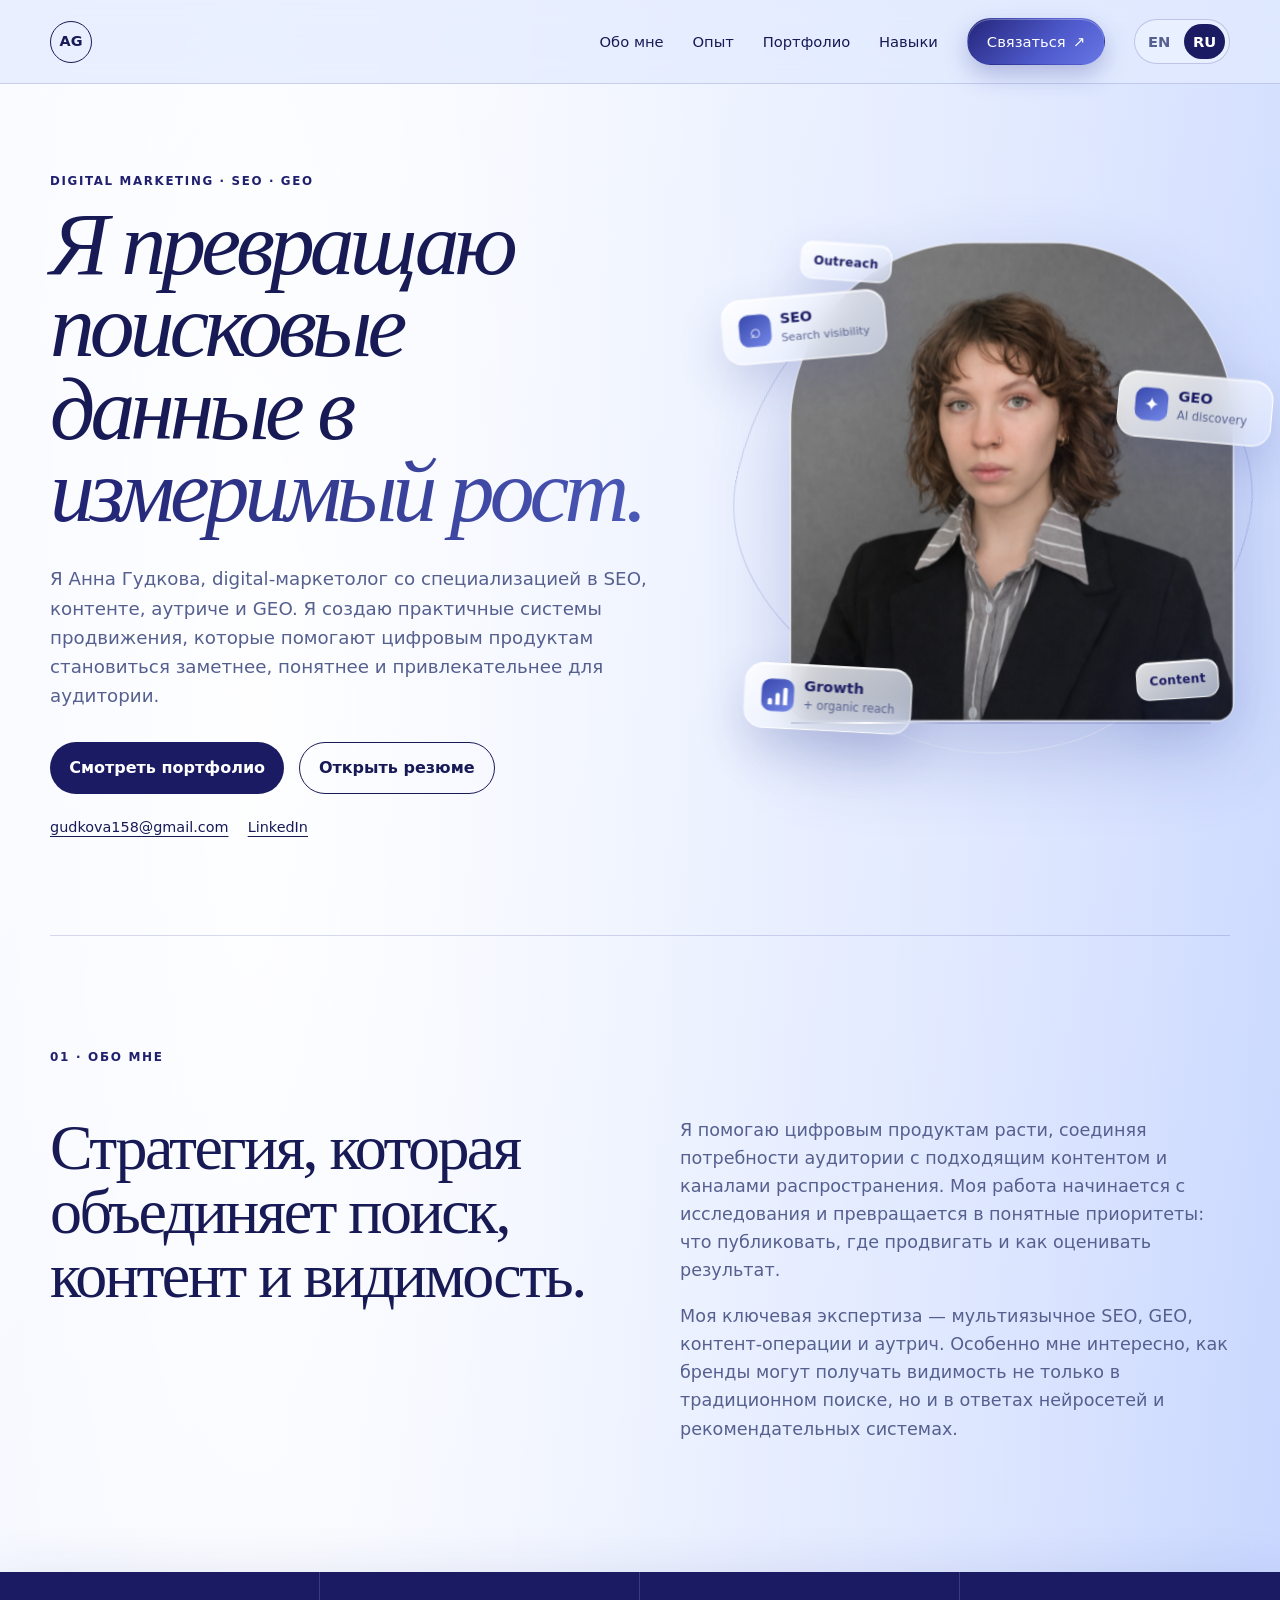
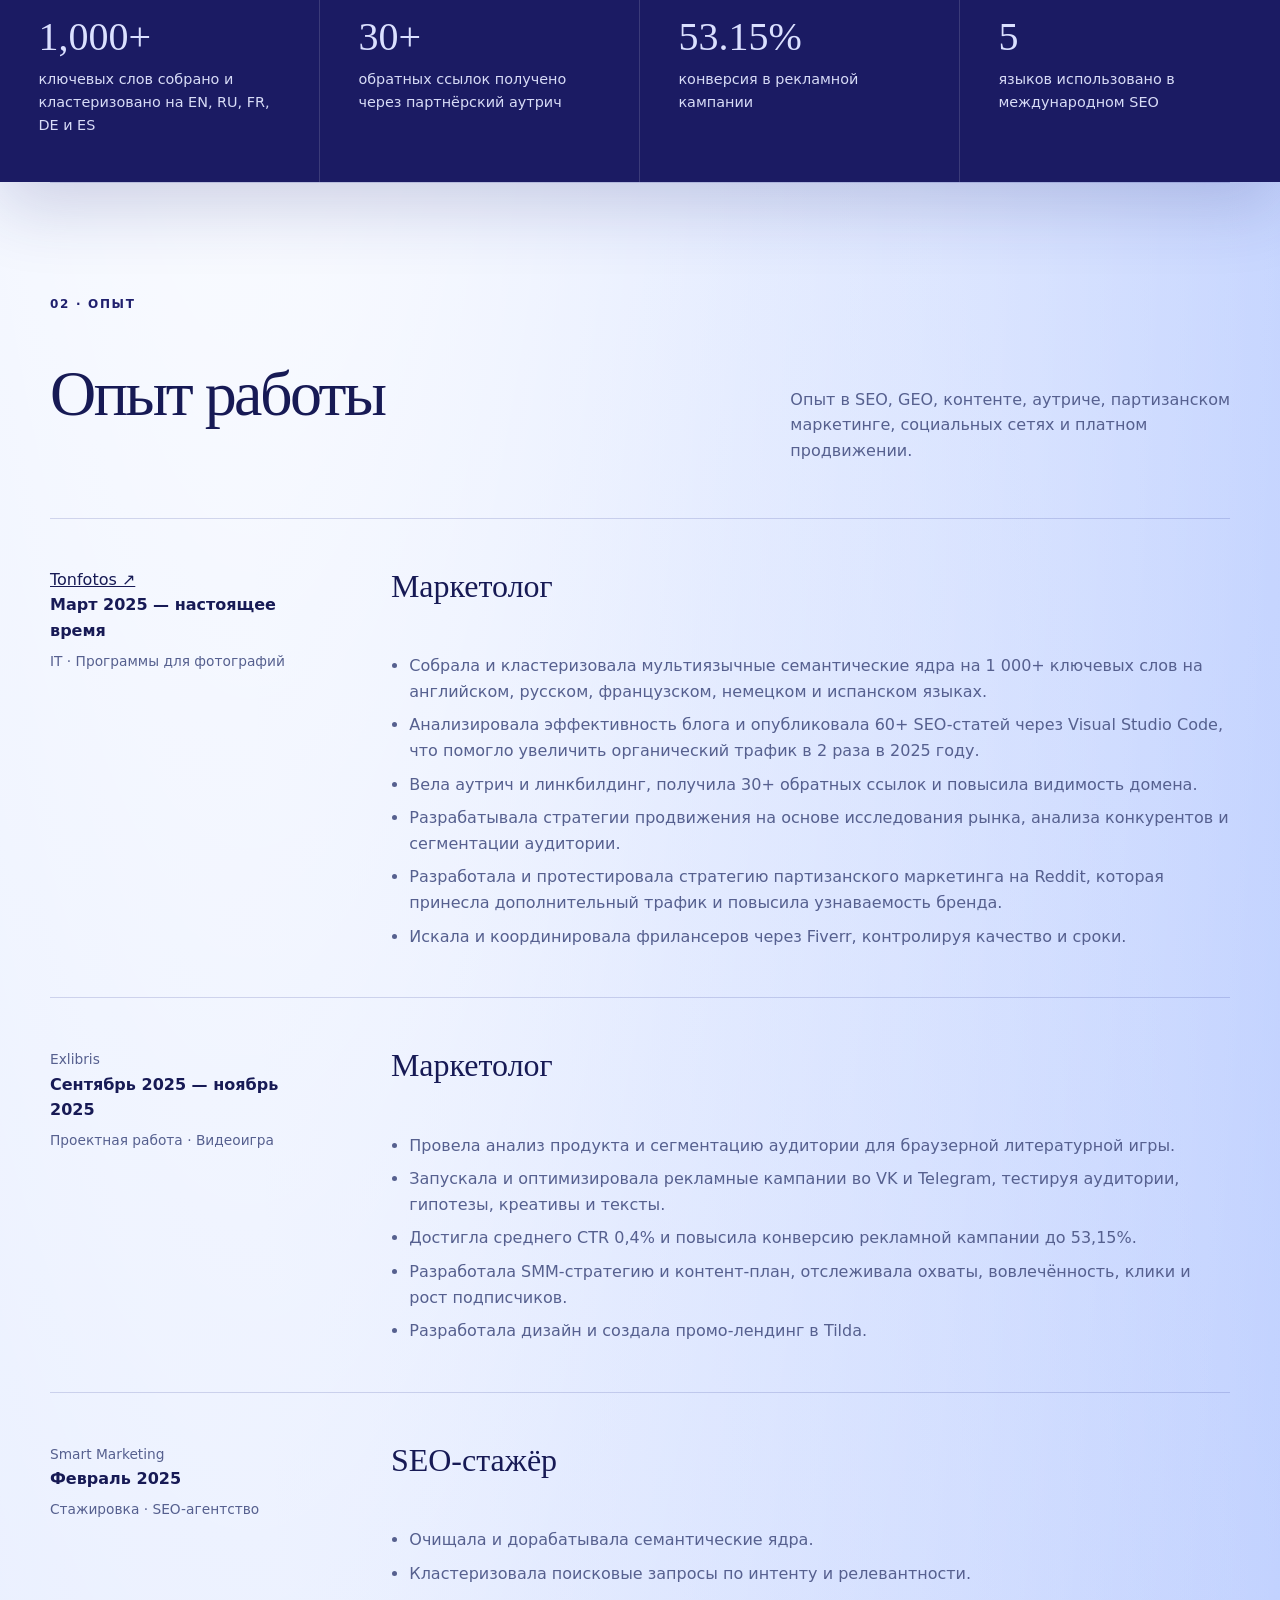
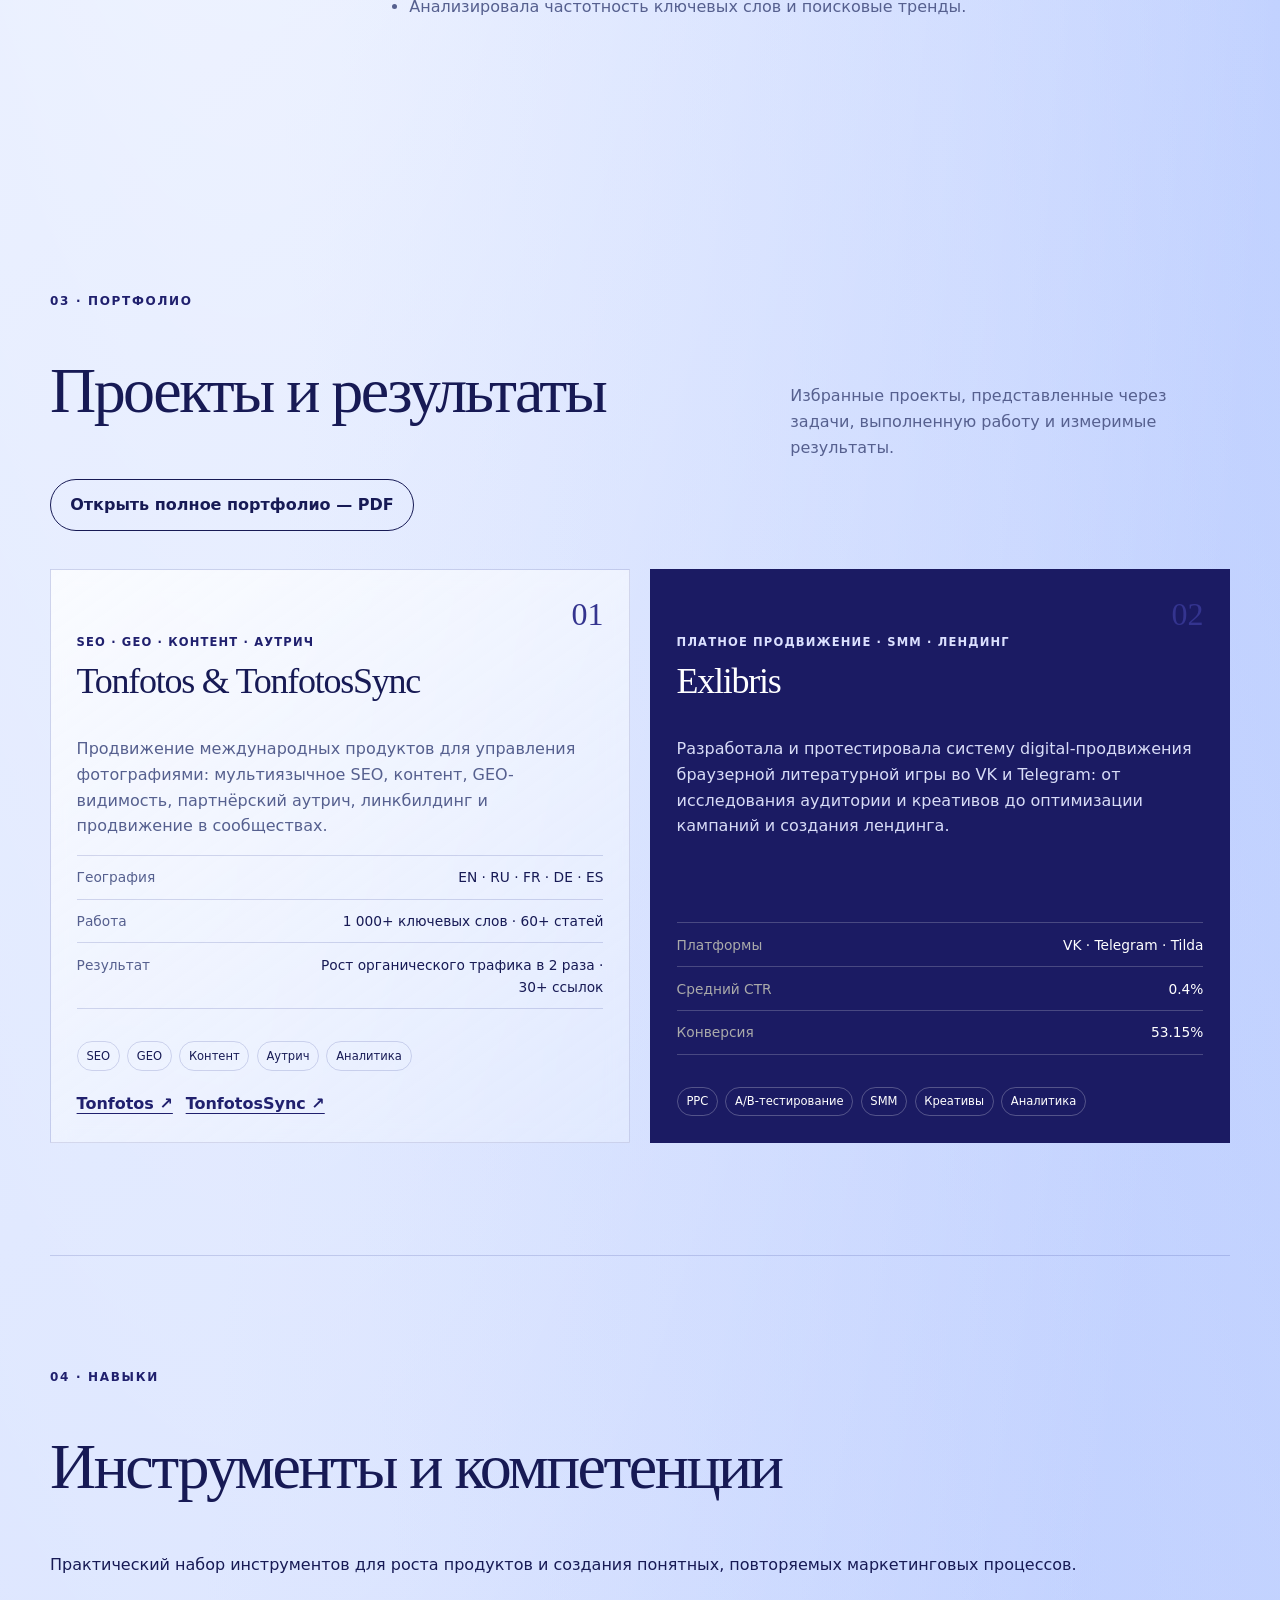
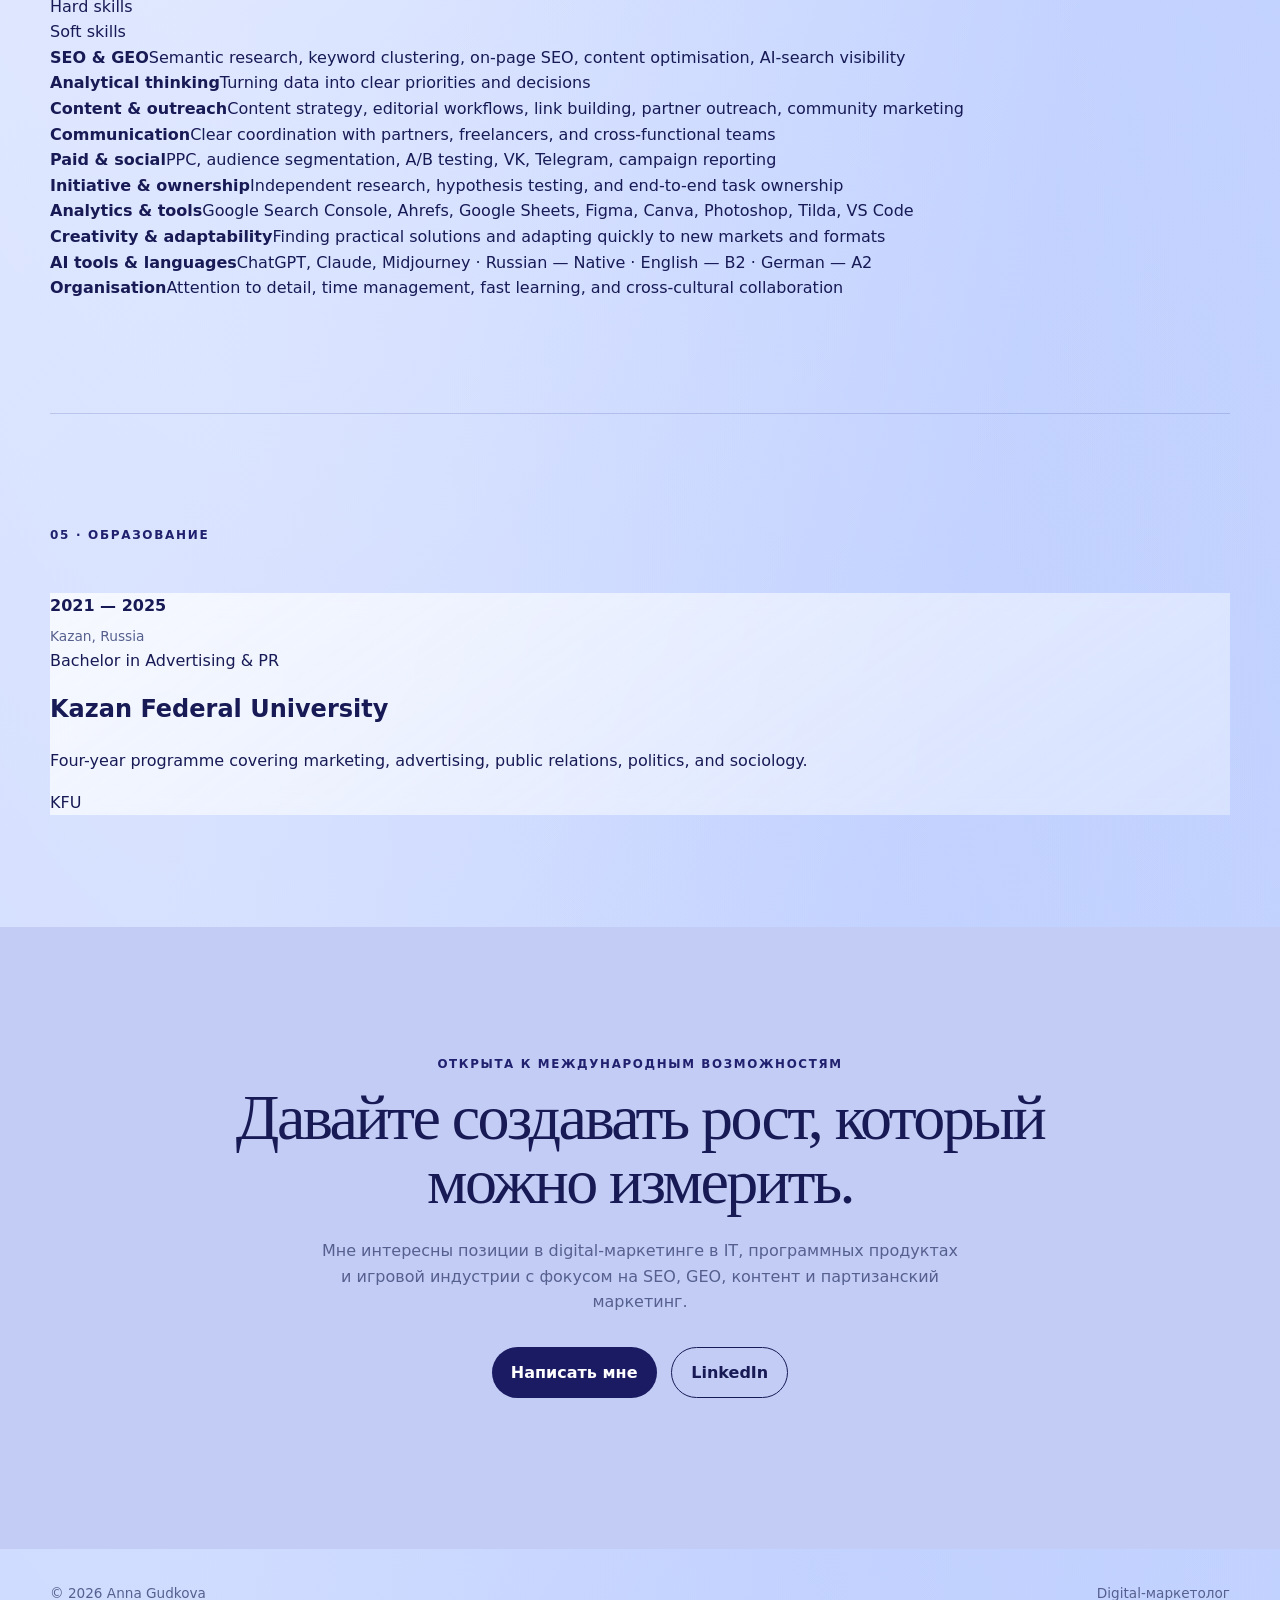
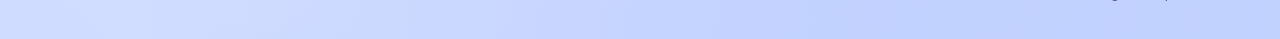
==== commit 07df8674: "Update ru.html" ====
--- a/ru.html
+++ b/ru.html
@@ -7,7 +7,7 @@
 <meta content="Портфолио Анны Гудковой — digital-маркетолога со специализацией в SEO, GEO, контенте и аутриче." name="description"/>
 <meta content="#aeb9ed" name="theme-color"/>
 <title>Анна Гудкова — Digital-маркетолог</title>
-<link href="blue-theme.css?v=20260722-3d-header-only-fix" rel="stylesheet"/>
+<link href="blue-theme.css?v=20260729-layout-refine" rel="stylesheet"/>
 <script type="application/ld+json">
   {
     "@context": "https://schema.org",
@@ -28,7 +28,7 @@
 <nav aria-label="Primary navigation">
 <button aria-controls="site-nav" aria-expanded="false" class="menu-toggle" data-en="Menu" data-ru="Меню" type="button">Меню</button>
 <div class="nav-links" id="site-nav">
-
+<a data-en="About" data-ru="Обо мне" href="#about">Обо мне</a>
 <a data-en="Experience" data-ru="Опыт" href="#experience">Опыт</a>
 <a data-en="Portfolio" data-ru="Портфолио" href="#work">Портфолио</a>
 <a data-en="Skills" data-ru="Навыки" href="#skills">Навыки</a>
@@ -41,7 +41,7 @@
 <div class="hero-copy reveal">
 <p class="eyebrow" data-en="Digital marketing · SEO · GEO" data-ru="Digital marketing · SEO · GEO">Digital marketing · SEO · GEO</p>
 <h1><span class="hero-lead" data-en="I turn search data into" data-ru="Я превращаю поисковые данные в">Я превращаю поисковые данные в</span> <span class="hero-emphasis" data-en="measurable growth." data-ru="измеримый рост.">измеримый рост.</span></h1>
-<p class="hero-text" data-en="I’m Anna Gudkova, a digital marketing specialist working at the intersection of SEO, content, outreach, and GEO. I help digital products become more visible in search engines, AI-generated answers, and the online communities where users make decisions." data-ru="Я Анна Гудкова, digital-маркетолог, работающая на стыке SEO, контента, аутрича и GEO. Я помогаю цифровым продуктам становиться заметнее в поисковых системах, ответах нейросетей и онлайн-сообществах, где пользователи принимают решения.">Я Анна Гудкова, digital-маркетолог, работающая на стыке SEO, контента, аутрича и GEO. Я помогаю цифровым продуктам становиться заметнее в поисковых системах, ответах нейросетей и онлайн-сообществах, где пользователи принимают решения.</p>
+<p class="hero-text" data-en="I’m Anna Gudkova, a digital marketing specialist focused on SEO, content, outreach, and GEO. I build practical growth systems that help digital products become easier to discover, understand, and choose." data-ru="Я Анна Гудкова, digital-маркетолог со специализацией в SEO, контенте, аутриче и GEO. Я создаю практичные системы продвижения, которые помогают цифровым продуктам становиться заметнее, понятнее и привлекательнее для аудитории.">Я Анна Гудкова, digital-маркетолог со специализацией в SEO, контенте, аутриче и GEO. Я создаю практичные системы продвижения, которые помогают цифровым продуктам становиться заметнее, понятнее и привлекательнее для аудитории.</p>
 <div class="hero-actions">
 <a class="button primary" data-en="View portfolio" data-ru="Смотреть портфолио" href="#work">Смотреть портфолио</a>
 <a class="button secondary" data-en="Open CV" data-ru="Открыть резюме" href="Anna_Gudkova_CV.pdf" rel="noopener" target="_blank">Открыть резюме</a>
@@ -66,21 +66,37 @@
 </div>
 <div aria-hidden="true" class="hero-line"></div></div>
 </section>
-
+<section class="intro section" id="about">
+<div class="section-label" data-en="01 · About" data-ru="01 · Обо мне">01 · Обо мне</div>
+<div class="intro-grid">
+<h2 data-en="Strategy that connects search, content, and visibility." data-ru="Стратегия, которая объединяет поиск, контент и видимость.">Стратегия, которая объединяет поиск, контент и видимость.</h2>
+<div>
+<p data-en="I help digital products grow by connecting audience demand with the right content and distribution. My work starts with research and turns into clear priorities: what to publish, where to promote it, and how to measure the result." data-ru="Я помогаю цифровым продуктам расти, соединяя потребности аудитории с подходящим контентом и каналами распространения. Моя работа начинается с исследования и превращается в понятные приоритеты: что публиковать, где продвигать и как оценивать результат.">Я помогаю цифровым продуктам расти, соединяя потребности аудитории с подходящим контентом и каналами распространения. Моя работа начинается с исследования и превращается в понятные приоритеты: что публиковать, где продвигать и как оценивать результат.</p>
+<p data-en="My core expertise is multilingual SEO, GEO, content operations, and outreach. I’m especially interested in how brands can earn visibility not only in traditional search, but also in AI-generated answers and recommendation environments." data-ru="Моя ключевая экспертиза — мультиязычное SEO, GEO, контент-операции и аутрич. Особенно мне интересно, как бренды могут получать видимость не только в традиционном поиске, но и в ответах нейросетей и рекомендательных системах.">Моя ключевая экспертиза — мультиязычное SEO, GEO, контент-операции и аутрич. Особенно мне интересно, как бренды могут получать видимость не только в традиционном поиске, но и в ответах нейросетей и рекомендательных системах.</p>
+</div>
+</div>
+</section>
+<section aria-label="Career highlights" class="stats-band">
+<div><strong>1,000+</strong><span data-en="keywords clustered across EN, RU, FR, DE and ES" data-ru="ключевых слов собрано и кластеризовано на EN, RU, FR, DE и ES">ключевых слов собрано и кластеризовано на EN, RU, FR, DE и ES</span></div>
+<div><strong>30+</strong><span data-en="backlinks acquired through partner outreach" data-ru="обратных ссылок получено через партнёрский аутрич">обратных ссылок получено через партнёрский аутрич</span></div>
+<div><strong>53.15%</strong><span data-en="conversion rate achieved in a paid campaign" data-ru="конверсия в рекламной кампании">конверсия в рекламной кампании</span></div>
+<div><strong>5</strong><span data-en="languages used in international SEO work" data-ru="языков использовано в международном SEO">языков использовано в международном SEO</span></div>
+</section>
 <section class="section" id="experience">
-<div class="section-label" data-en="01 · Experience" data-ru="01 · Опыт">01 · Опыт</div>
+<div class="section-label" data-en="02 · Experience" data-ru="02 · Опыт">02 · Опыт</div>
 <div class="section-heading">
 <h2 data-en="Work experience" data-ru="Опыт работы">Опыт работы</h2>
+<p data-en="Roles spanning SEO, GEO, content, outreach, guerrilla marketing, social media, and paid acquisition." data-ru="Опыт в SEO, GEO, контенте, аутриче, партизанском маркетинге, социальных сетях и платном продвижении.">Опыт в SEO, GEO, контенте, аутриче, партизанском маркетинге, социальных сетях и платном продвижении.</p>
 </div>
 <div class="timeline">
 <article class="role reveal">
-<div class="role-meta">
+<div class="role-meta"><a class="company-name" href="https://tonfotos.com/" rel="noopener" target="_blank">Tonfotos ↗</a>
 <p data-en="Mar 2025 — Present" data-ru="Март 2025 — настоящее время">Март 2025 — настоящее время</p>
 <span data-en="IT · Photo software" data-ru="IT · Программы для фотографий">IT · Программы для фотографий</span>
 </div>
 <div class="role-body">
-<div class="role-title"><h3 data-en="Marketing Specialist" data-ru="Маркетолог">Маркетолог</h3><a href="https://tonfotos.com/" rel="noopener" target="_blank">Tonfotos ↗</a></div>
-<ul class="role-details">
+<div class="role-title"><h3 data-en="Marketing Specialist" data-ru="Маркетолог">Маркетолог</h3></div>
+<ul>
 <li data-en="Built and clustered multilingual semantic cores containing 1,000+ keywords in English, Russian, French, German, and Spanish." data-ru="Собрала и кластеризовала мультиязычные семантические ядра на 1 000+ ключевых слов на английском, русском, французском, немецком и испанском языках.">Собрала и кластеризовала мультиязычные семантические ядра на 1 000+ ключевых слов на английском, русском, французском, немецком и испанском языках.</li>
 <li data-en="Analysed blog performance and published 60+ SEO articles using Visual Studio Code, contributing to a 2× increase in organic traffic in 2025." data-ru="Анализировала эффективность блога и опубликовала 60+ SEO-статей через Visual Studio Code, что помогло увеличить органический трафик в 2 раза в 2025 году.">Анализировала эффективность блога и опубликовала 60+ SEO-статей через Visual Studio Code, что помогло увеличить органический трафик в 2 раза в 2025 году.</li>
 <li data-en="Managed outreach and link-building partnerships, acquiring 30+ backlinks and improving domain visibility." data-ru="Вела аутрич и линкбилдинг, получила 30+ обратных ссылок и повысила видимость домена.">Вела аутрич и линкбилдинг, получила 30+ обратных ссылок и повысила видимость домена.</li>
@@ -91,13 +107,13 @@
 </div>
 </article>
 <article class="role reveal">
-<div class="role-meta">
+<div class="role-meta"><span class="company-name">Exlibris</span>
 <p data-en="Sep 2025 — Nov 2025" data-ru="Сентябрь 2025 — ноябрь 2025">Сентябрь 2025 — ноябрь 2025</p>
 <span data-en="Project-based · Video game" data-ru="Проектная работа · Видеоигра">Проектная работа · Видеоигра</span>
 </div>
 <div class="role-body">
-<div class="role-title"><h3 data-en="Marketing Specialist" data-ru="Маркетолог">Маркетолог</h3><span>Exlibris</span></div>
-<ul class="role-details">
+<div class="role-title"><h3 data-en="Marketing Specialist" data-ru="Маркетолог">Маркетолог</h3></div>
+<ul>
 <li data-en="Conducted product analysis and audience segmentation for a browser-based literary game." data-ru="Провела анализ продукта и сегментацию аудитории для браузерной литературной игры.">Провела анализ продукта и сегментацию аудитории для браузерной литературной игры.</li>
 <li data-en="Launched and optimised VK and Telegram ad campaigns, testing audiences, hypotheses, creatives, and copy." data-ru="Запускала и оптимизировала рекламные кампании во VK и Telegram, тестируя аудитории, гипотезы, креативы и тексты.">Запускала и оптимизировала рекламные кампании во VK и Telegram, тестируя аудитории, гипотезы, креативы и тексты.</li>
 <li data-en="Reached an average CTR of 0.4% and improved campaign conversion rate to 53.15%." data-ru="Достигла среднего CTR 0,4% и повысила конверсию рекламной кампании до 53,15%.">Достигла среднего CTR 0,4% и повысила конверсию рекламной кампании до 53,15%.</li>
@@ -107,13 +123,13 @@
 </div>
 </article>
 <article class="role reveal">
-<div class="role-meta">
+<div class="role-meta"><span class="company-name">Smart Marketing</span>
 <p data-en="Feb 2025" data-ru="Февраль 2025">Февраль 2025</p>
 <span data-en="Internship · SEO agency" data-ru="Стажировка · SEO-агентство">Стажировка · SEO-агентство</span>
 </div>
 <div class="role-body">
-<div class="role-title"><h3 data-en="SEO Intern" data-ru="SEO-стажёр">SEO-стажёр</h3><span>Smart Marketing</span></div>
-<ul class="role-details">
+<div class="role-title"><h3 data-en="SEO Intern" data-ru="SEO-стажёр">SEO-стажёр</h3></div>
+<ul>
 <li data-en="Cleaned and refined semantic cores." data-ru="Очищала и дорабатывала семантические ядра.">Очищала и дорабатывала семантические ядра.</li>
 <li data-en="Clustered search queries by intent and relevance." data-ru="Кластеризовала поисковые запросы по интенту и релевантности.">Кластеризовала поисковые запросы по интенту и релевантности.</li>
 <li data-en="Analysed keyword search volumes and trends." data-ru="Анализировала частотность ключевых слов и поисковые тренды.">Анализировала частотность ключевых слов и поисковые тренды.</li>
@@ -122,12 +138,11 @@
 </article>
 </div>
 </section>
-<section class="section education-section" id="education"><div class="section-label" data-en="02 · Education" data-ru="02 · Образование">02 · Образование</div><div class="section-heading education-heading"><h2 data-en="Education" data-ru="Образование">Образование</h2></div><div class="education-list"><article class="education-item reveal"><div class="education-meta"><p data-en="2021 — 2025" data-ru="2021 — 2025">2021 — 2025</p><span data-en="Kazan, Russia" data-ru="Казань, Россия">Казань, Россия</span></div><div class="education-body"><h3>Казанский федеральный университет</h3><p data-en="Bachelor’s degree in Advertising and Public Relations" data-ru="Бакалавриат по рекламе и связям с общественностью">Бакалавриат по рекламе и связям с общественностью</p></div></article></div></section>
 <section class="work-section section" id="work">
 <div class="section-label" data-en="03 · Portfolio" data-ru="03 · Портфолио">03 · Портфолио</div>
 <div class="section-heading">
-<h2 data-en="Projects" data-ru="Проекты">Проекты</h2>
-
+<h2 data-en="Projects and impact" data-ru="Проекты и результаты">Проекты и результаты</h2>
+<p data-en="Selected projects presented through objectives, actions, and measurable results." data-ru="Избранные проекты, представленные через задачи, выполненную работу и измеримые результаты.">Избранные проекты, представленные через задачи, выполненную работу и измеримые результаты.</p>
 </div>
 <div class="portfolio-download reveal" style="margin: -2.2rem 0 2.4rem;">
 <a class="button secondary" href="Anna_Gudkova_Portfolio_Light.pdf" rel="noopener" target="_blank">Открыть полное портфолио — PDF</a>
@@ -165,7 +180,43 @@
 </section>
 <section class="section" id="skills">
 <div class="section-label" data-en="04 · Skills" data-ru="04 · Навыки">04 · Навыки</div>
-<div class="skills-layout"><div class="skills-intro"><h2 data-en="Skills" data-ru="Навыки">Навыки</h2></div><div class="skills-two-columns"><section class="skills-column-clean reveal"><h3>Hard skills</h3><div class="skills-text-list"><div class="skill-row"><strong>SEO и GEO</strong><p>Сбор семантики, кластеризация запросов, on-page оптимизация, структура контента и видимость в AI-поиске.</p></div><div class="skill-row"><strong>Контент и аутрич</strong><p>Контент-брифы, редакционные процессы, линкбилдинг, партнёрский аутрич и продвижение в сообществах.</p></div><div class="skill-row"><strong>Аналитика и инструменты</strong><p>Google Search Console, Ahrefs, Google Sheets, Figma, Canva, Photoshop, Tilda и VS Code.</p></div><div class="skill-row"><strong>Реклама и соцсети</strong><p>PPC, сегментация аудитории, A/B-тестирование, VK, Telegram, отчётность по кампаниям и создание лендингов.</p></div><div class="skill-row"><strong>AI-инструменты</strong><p>ChatGPT, Claude и Midjourney для исследований, брифов, структуры и креативных задач.</p></div></div></section><section class="skills-column-clean reveal"><h3>Soft skills</h3><div class="skills-text-list"><div class="skill-row"><strong>Аналитическое мышление</strong><p>Превращаю исследование в понятные приоритеты и практические следующие шаги.</p></div><div class="skill-row"><strong>Понятная коммуникация</strong><p>Структурно объясняю маркетинговые задачи, результаты и рекомендации.</p></div><div class="skill-row"><strong>Инициативность и ответственность</strong><p>Беру задачи в работу и предлагаю новые способы улучшить видимость.</p></div><div class="skill-row"><strong>Внимание к деталям</strong><p>Аккуратно работаю с ключами, контентом, брифами, сроками и аналитикой.</p></div><div class="skill-row"><strong>Адаптивность и быстрая обучаемость</strong><p>Быстро тестирую новые инструменты, форматы и каналы продвижения.</p></div><div class="skill-row"><strong>Языки</strong><p>Русский — родной · Английский — B2 · Немецкий — A2</p></div></div></section></div></div>
+<div class="skills-layout"><div>
+<h2 data-en="Tools and capabilities" data-ru="Инструменты и компетенции">Инструменты и компетенции</h2>
+<p data-en="A practical toolkit for growing products and creating clear, repeatable marketing workflows." data-ru="Практический набор инструментов для роста продуктов и создания понятных, повторяемых маркетинговых процессов.">Практический набор инструментов для роста продуктов и создания понятных, повторяемых маркетинговых процессов.</p>
+</div><div aria-label="Skills overview" class="skills-table reveal" role="table">
+<div class="skills-table-row skills-table-head" role="row">
+<div data-en="Hard skills" data-ru="Hard skills" role="columnheader">Hard skills</div>
+<div data-en="Soft skills" data-ru="Soft skills" role="columnheader">Soft skills</div>
+</div>
+<div class="skills-table-row" role="row">
+<div role="cell"><strong data-en="SEO &amp; GEO" data-ru="SEO и GEO">SEO &amp; GEO</strong><span data-en="Semantic research, keyword clustering, on-page SEO, content optimisation, AI-search visibility" data-ru="Сбор семантики, кластеризация запросов, on-page SEO, оптимизация контента, видимость в AI-поиске">Semantic research, keyword clustering, on-page SEO, content optimisation, AI-search visibility</span></div>
+<div role="cell"><strong data-en="Analytical thinking" data-ru="Аналитическое мышление">Analytical thinking</strong><span data-en="Turning data into clear priorities and decisions" data-ru="Умение превращать данные в понятные приоритеты и решения">Turning data into clear priorities and decisions</span></div>
+</div>
+<div class="skills-table-row" role="row">
+<div role="cell"><strong data-en="Content &amp; outreach" data-ru="Контент и аутрич">Content &amp; outreach</strong><span data-en="Content strategy, editorial workflows, link building, partner outreach, community marketing" data-ru="Контент-стратегия, редакционные процессы, линкбилдинг, партнёрский аутрич, продвижение в сообществах">Content strategy, editorial workflows, link building, partner outreach, community marketing</span></div>
+<div role="cell"><strong data-en="Communication" data-ru="Коммуникация">Communication</strong><span data-en="Clear coordination with partners, freelancers, and cross-functional teams" data-ru="Понятная координация с партнёрами, фрилансерами и командами">Clear coordination with partners, freelancers, and cross-functional teams</span></div>
+</div>
+<div class="skills-table-row" role="row">
+<div role="cell"><strong data-en="Paid &amp; social" data-ru="Реклама и соцсети">Paid &amp; social</strong><span data-en="PPC, audience segmentation, A/B testing, VK, Telegram, campaign reporting" data-ru="PPC, сегментация аудитории, A/B-тестирование, VK, Telegram, отчётность">PPC, audience segmentation, A/B testing, VK, Telegram, campaign reporting</span></div>
+<div role="cell"><strong data-en="Initiative &amp; ownership" data-ru="Инициативность и ответственность">Initiative &amp; ownership</strong><span data-en="Independent research, hypothesis testing, and end-to-end task ownership" data-ru="Самостоятельное исследование, тестирование гипотез и ведение задач от начала до результата">Independent research, hypothesis testing, and end-to-end task ownership</span></div>
+</div>
+<div class="skills-table-row" role="row">
+<div role="cell"><strong data-en="Analytics &amp; tools" data-ru="Аналитика и инструменты">Analytics &amp; tools</strong><span>Google Search Console, Ahrefs, Google Sheets, Figma, Canva, Photoshop, Tilda, VS Code</span></div>
+<div role="cell"><strong data-en="Creativity &amp; adaptability" data-ru="Креативность и адаптивность">Creativity &amp; adaptability</strong><span data-en="Finding practical solutions and adapting quickly to new markets and formats" data-ru="Поиск практичных решений и быстрая адаптация к новым рынкам и форматам">Finding practical solutions and adapting quickly to new markets and formats</span></div>
+</div>
+<div class="skills-table-row" role="row">
+<div role="cell"><strong data-en="AI tools &amp; languages" data-ru="AI-инструменты и языки">AI tools &amp; languages</strong><span data-en="ChatGPT, Claude, Midjourney · Russian — Native · English — B2 · German — A2" data-ru="ChatGPT, Claude, Midjourney · Русский — родной · Английский — B2 · Немецкий — A2">ChatGPT, Claude, Midjourney · Russian — Native · English — B2 · German — A2</span></div>
+<div role="cell"><strong data-en="Organisation" data-ru="Организованность">Organisation</strong><span data-en="Attention to detail, time management, fast learning, and cross-cultural collaboration" data-ru="Внимание к деталям, тайм-менеджмент, быстрая обучаемость и межкультурное взаимодействие">Attention to detail, time management, fast learning, and cross-cultural collaboration</span></div>
+</div>
+</div></div>
+</section>
+<section class="education section">
+<div class="section-label" data-en="05 · Education" data-ru="05 · Образование">05 · Образование</div>
+<div class="education-card education-classic reveal">
+<div class="education-meta"><p>2021 — 2025</p><span data-en="Kazan, Russia" data-ru="Казань, Россия">Kazan, Russia</span></div>
+<div class="education-main"><p class="education-degree" data-en="Bachelor in Advertising &amp; PR" data-ru="Бакалавриат по рекламе и связям с общественностью">Bachelor in Advertising &amp; PR</p><h2 data-en="Kazan Federal University" data-ru="Казанский федеральный университет">Kazan Federal University</h2><p data-en="Four-year programme covering marketing, advertising, public relations, politics, and sociology." data-ru="Четырёхлетняя программа, включавшая маркетинг, рекламу, PR, политику и социологию.">Four-year programme covering marketing, advertising, public relations, politics, and sociology.</p></div>
+<div aria-hidden="true" class="education-mark">KFU</div>
+</div>
 </section>
 <section class="contact-section" id="contact">
 <p class="eyebrow" data-en="Available for international opportunities" data-ru="Открыта к международным возможностям">Открыта к международным возможностям</p>
@@ -181,6 +232,6 @@
 <p>© <span id="year"></span> Anna Gudkova</p>
 <p data-en="Digital Marketing Specialist" data-ru="Digital-маркетолог">Digital-маркетолог</p>
 </footer>
-<script src="script.js?v=20260722-bilingual-animations"></script>
+<script src="script.js?v=20260729-language-swipe"></script>
 </body>
 </html>
--- a/blue-theme.css
+++ b/blue-theme.css
@@ -710,3 +710,120 @@
 @media (max-width: 640px) {
   .education-item { grid-template-columns: 1fr; gap: 1.3rem; }
 }
+
+/* === Final layout cleanup requested on 2026-07-27 === */
+.section-heading > h2:only-child {
+  grid-column: 1 / -1;
+}
+
+#experience .section-heading,
+#work .section-heading,
+#education .section-heading,
+#skills .skills-intro {
+  margin-bottom: 2.4rem;
+}
+
+.timeline .role:last-child {
+  border-bottom: 0;
+}
+
+.education-section {
+  border-top: 0;
+  padding-top: 4.8rem;
+}
+
+.education-heading {
+  margin-bottom: 2.2rem;
+}
+
+.education-list {
+  border-top: 1px solid var(--line);
+  border-bottom: 0;
+}
+
+.education-item {
+  display: grid;
+  grid-template-columns: .33fr 1fr;
+  gap: 4rem;
+  padding: 2.4rem 0 0;
+  border-bottom: 0;
+}
+
+.education-meta p {
+  font-weight: 800;
+  margin-bottom: .25rem;
+}
+
+.education-meta span {
+  color: var(--muted);
+  font-size: .86rem;
+}
+
+.education-body h3 {
+  font: 500 2rem/1.2 Georgia, serif;
+  margin-bottom: .5rem;
+}
+
+.education-body p {
+  color: var(--muted);
+  margin: 0;
+}
+
+.skills-intro {
+  max-width: none;
+}
+
+.skills-two-columns {
+  display: grid;
+  grid-template-columns: repeat(2, minmax(0, 1fr));
+  gap: 4rem;
+  border-top: 1px solid var(--line);
+}
+
+.skills-column-clean {
+  padding-top: 2rem;
+}
+
+.skills-column-clean h3 {
+  font: 500 2rem/1.15 Georgia, serif;
+  margin-bottom: 1.25rem;
+}
+
+.skills-text-list {
+  display: grid;
+  gap: 0;
+}
+
+.skill-row {
+  padding: 1rem 0;
+  border-top: 1px solid var(--line);
+}
+
+.skill-row:first-child {
+  border-top: 0;
+}
+
+.skill-row strong {
+  display: block;
+  margin-bottom: .25rem;
+}
+
+.skill-row p {
+  margin: 0;
+  color: var(--muted);
+  font-size: .92rem;
+}
+
+@media (max-width: 760px) {
+  .skills-two-columns {
+    grid-template-columns: 1fr;
+    gap: 2.2rem;
+  }
+}
+
+@media (max-width: 640px) {
+  .education-item {
+    grid-template-columns: 1fr;
+    gap: 1.2rem;
+  }
+}
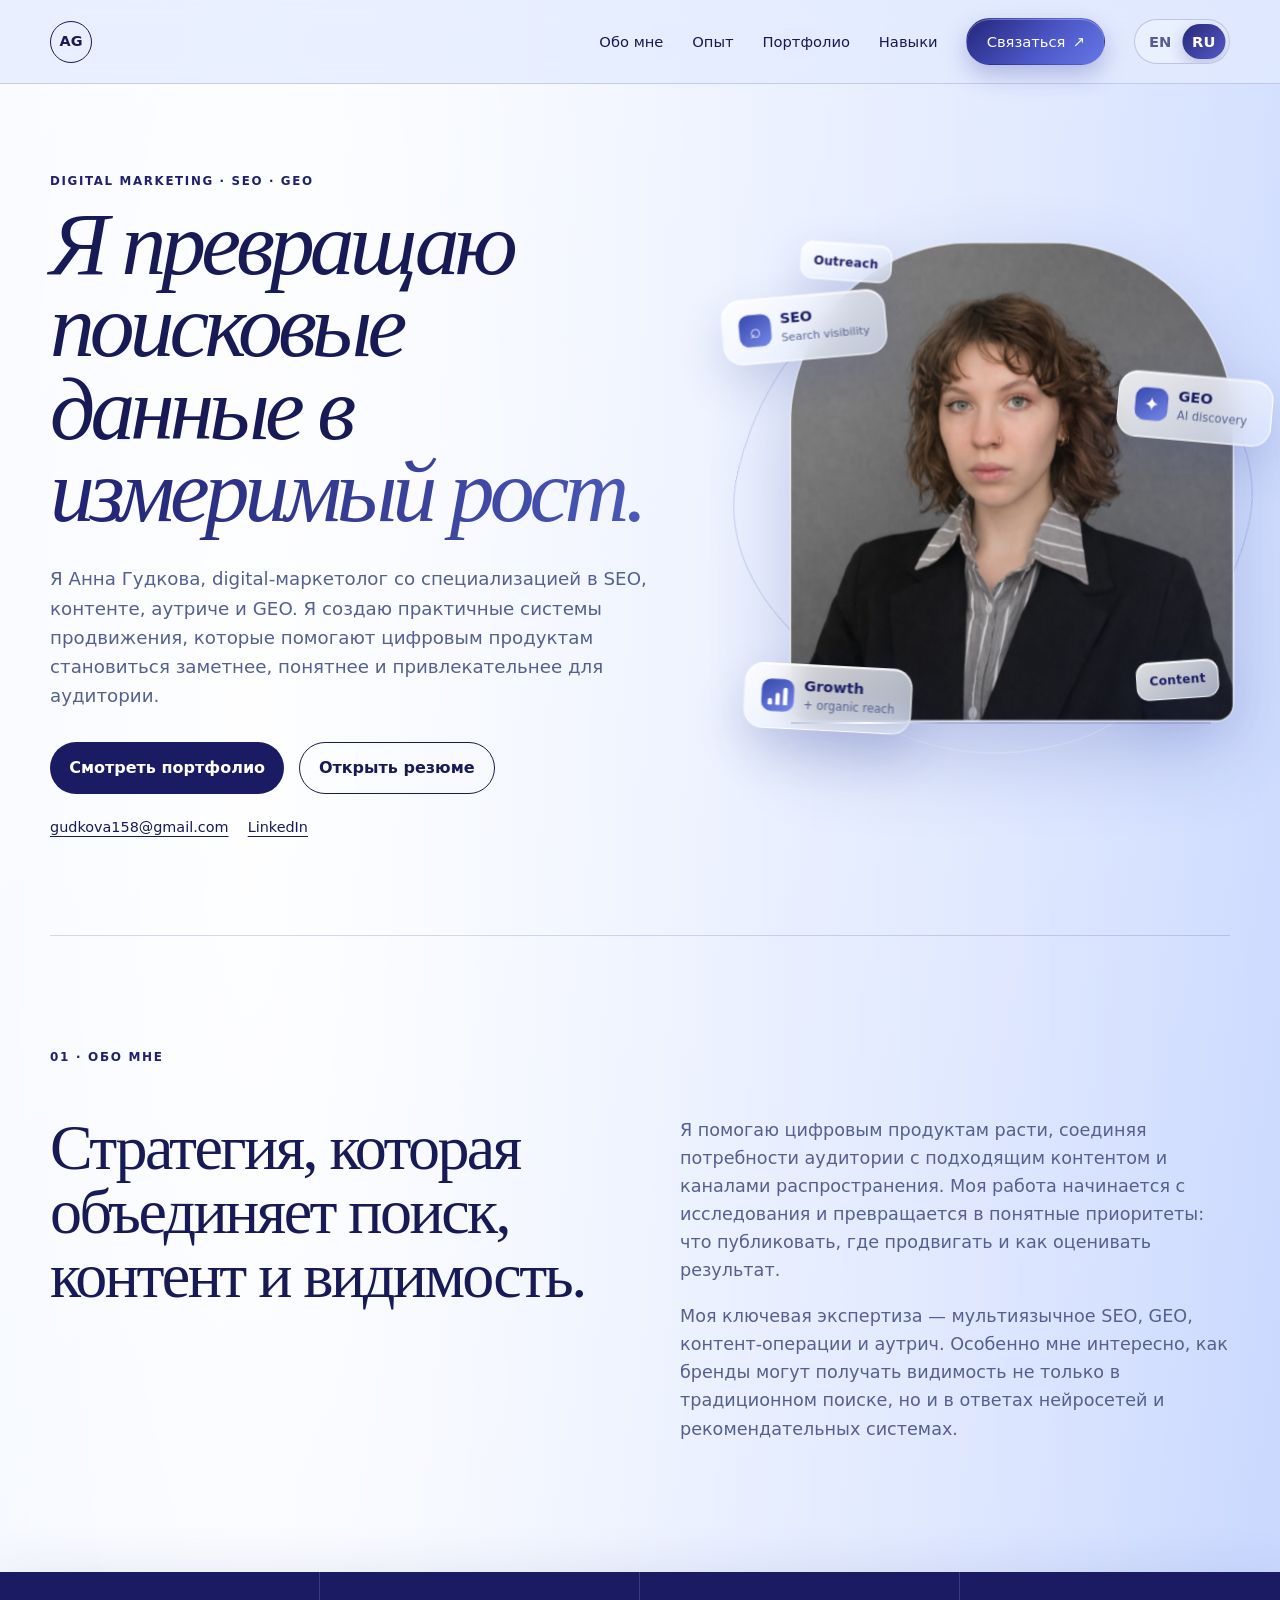
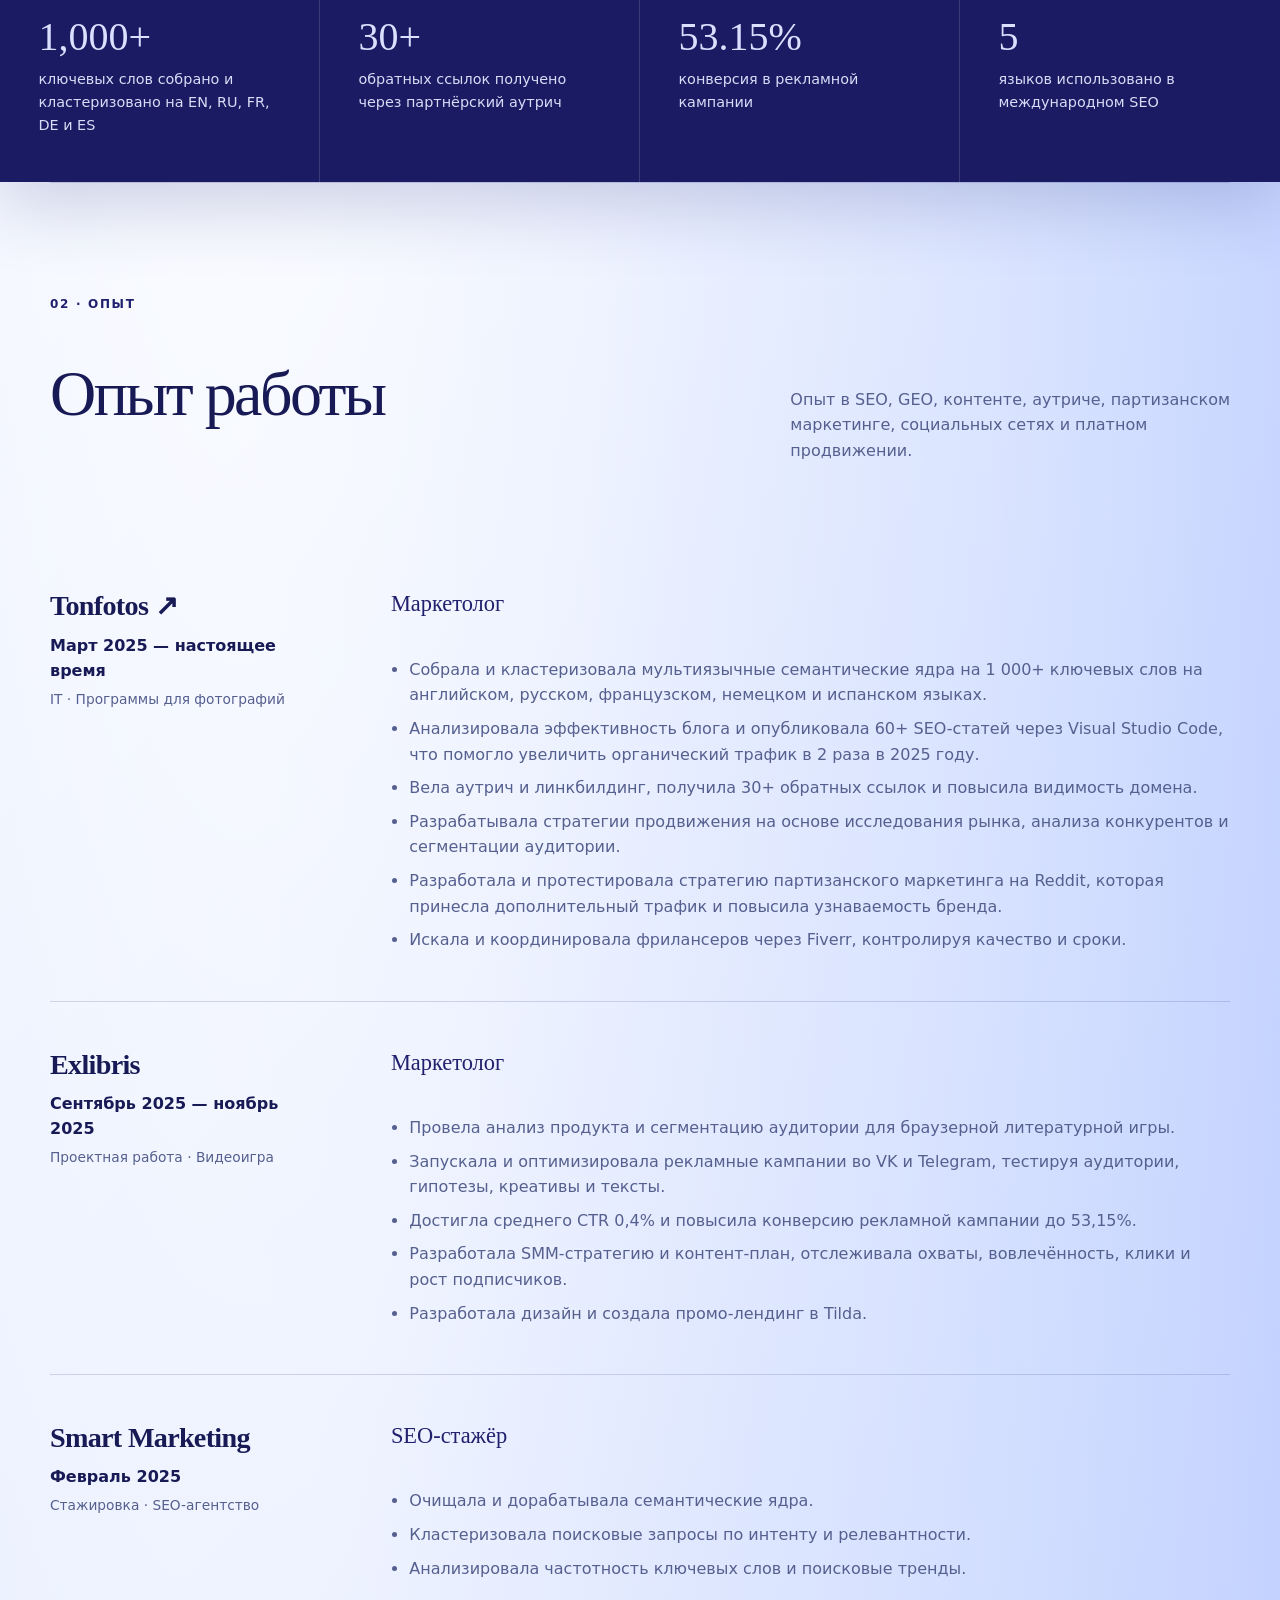
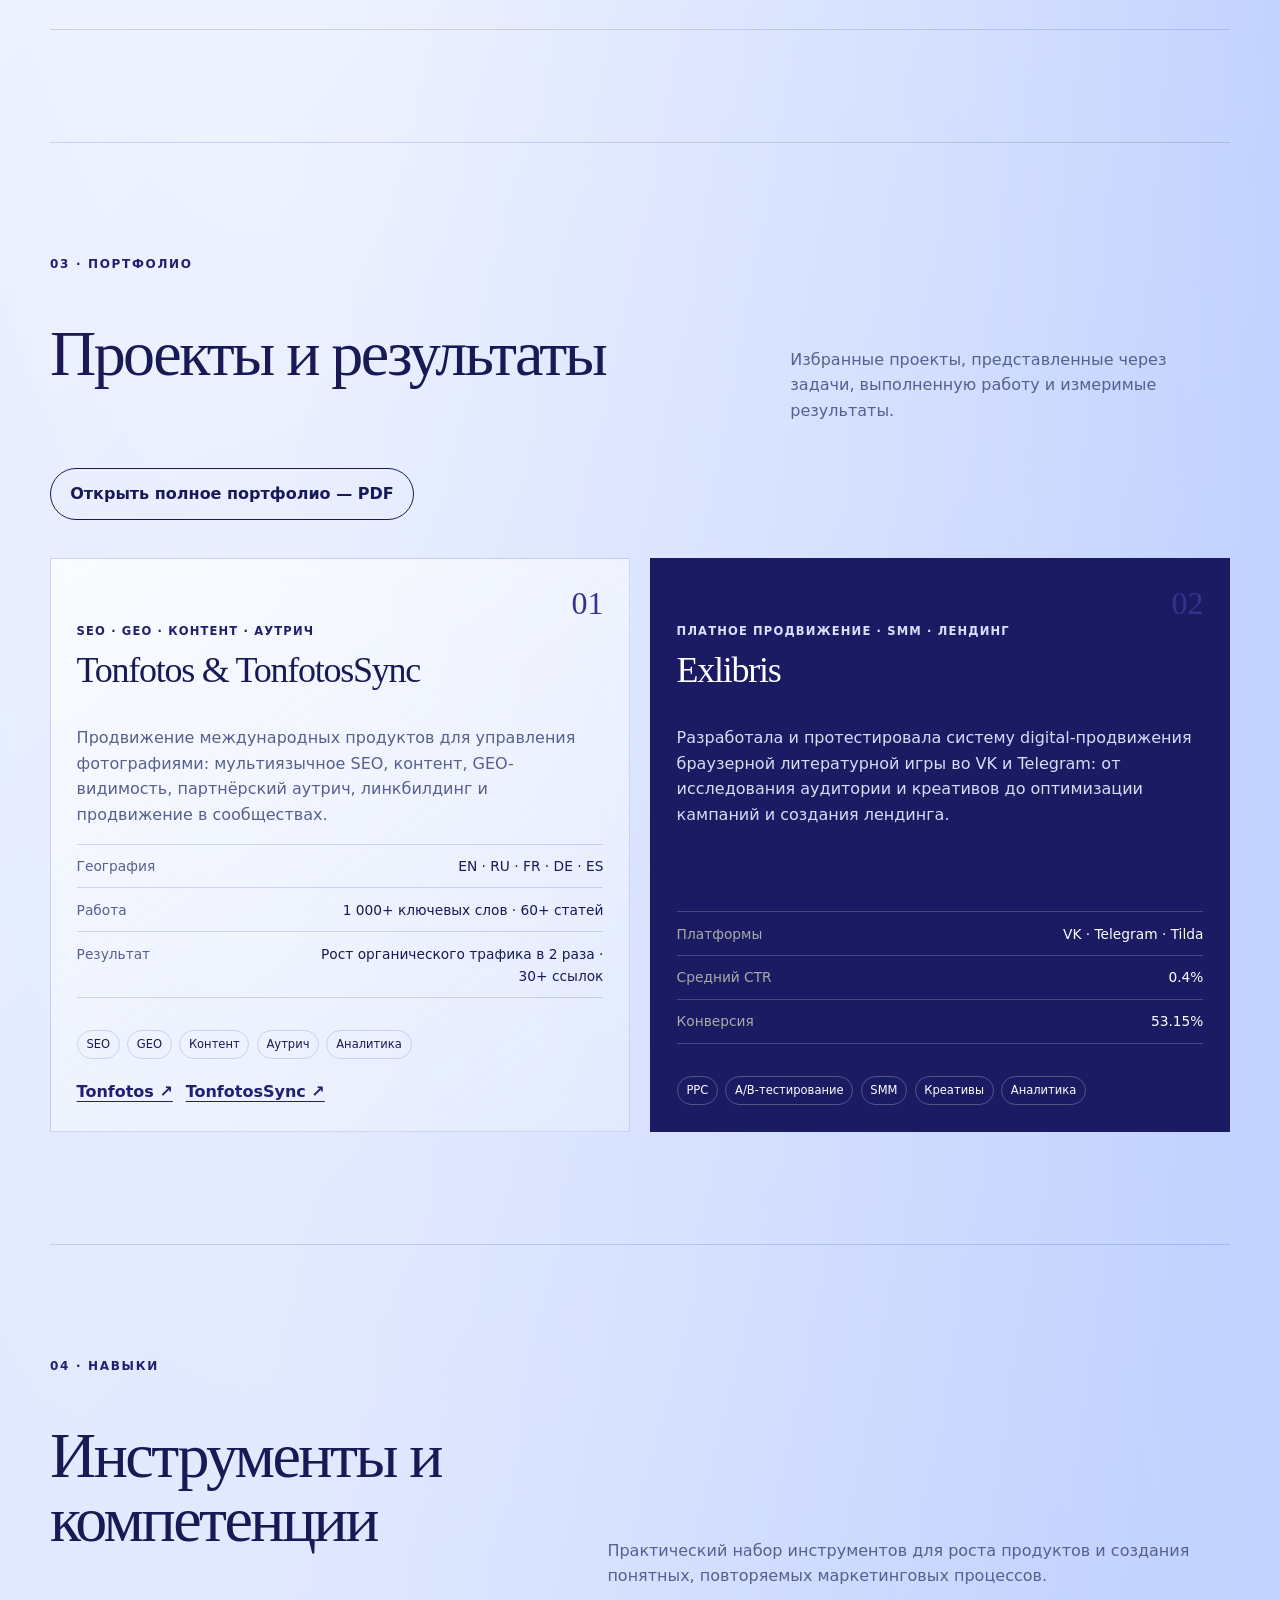
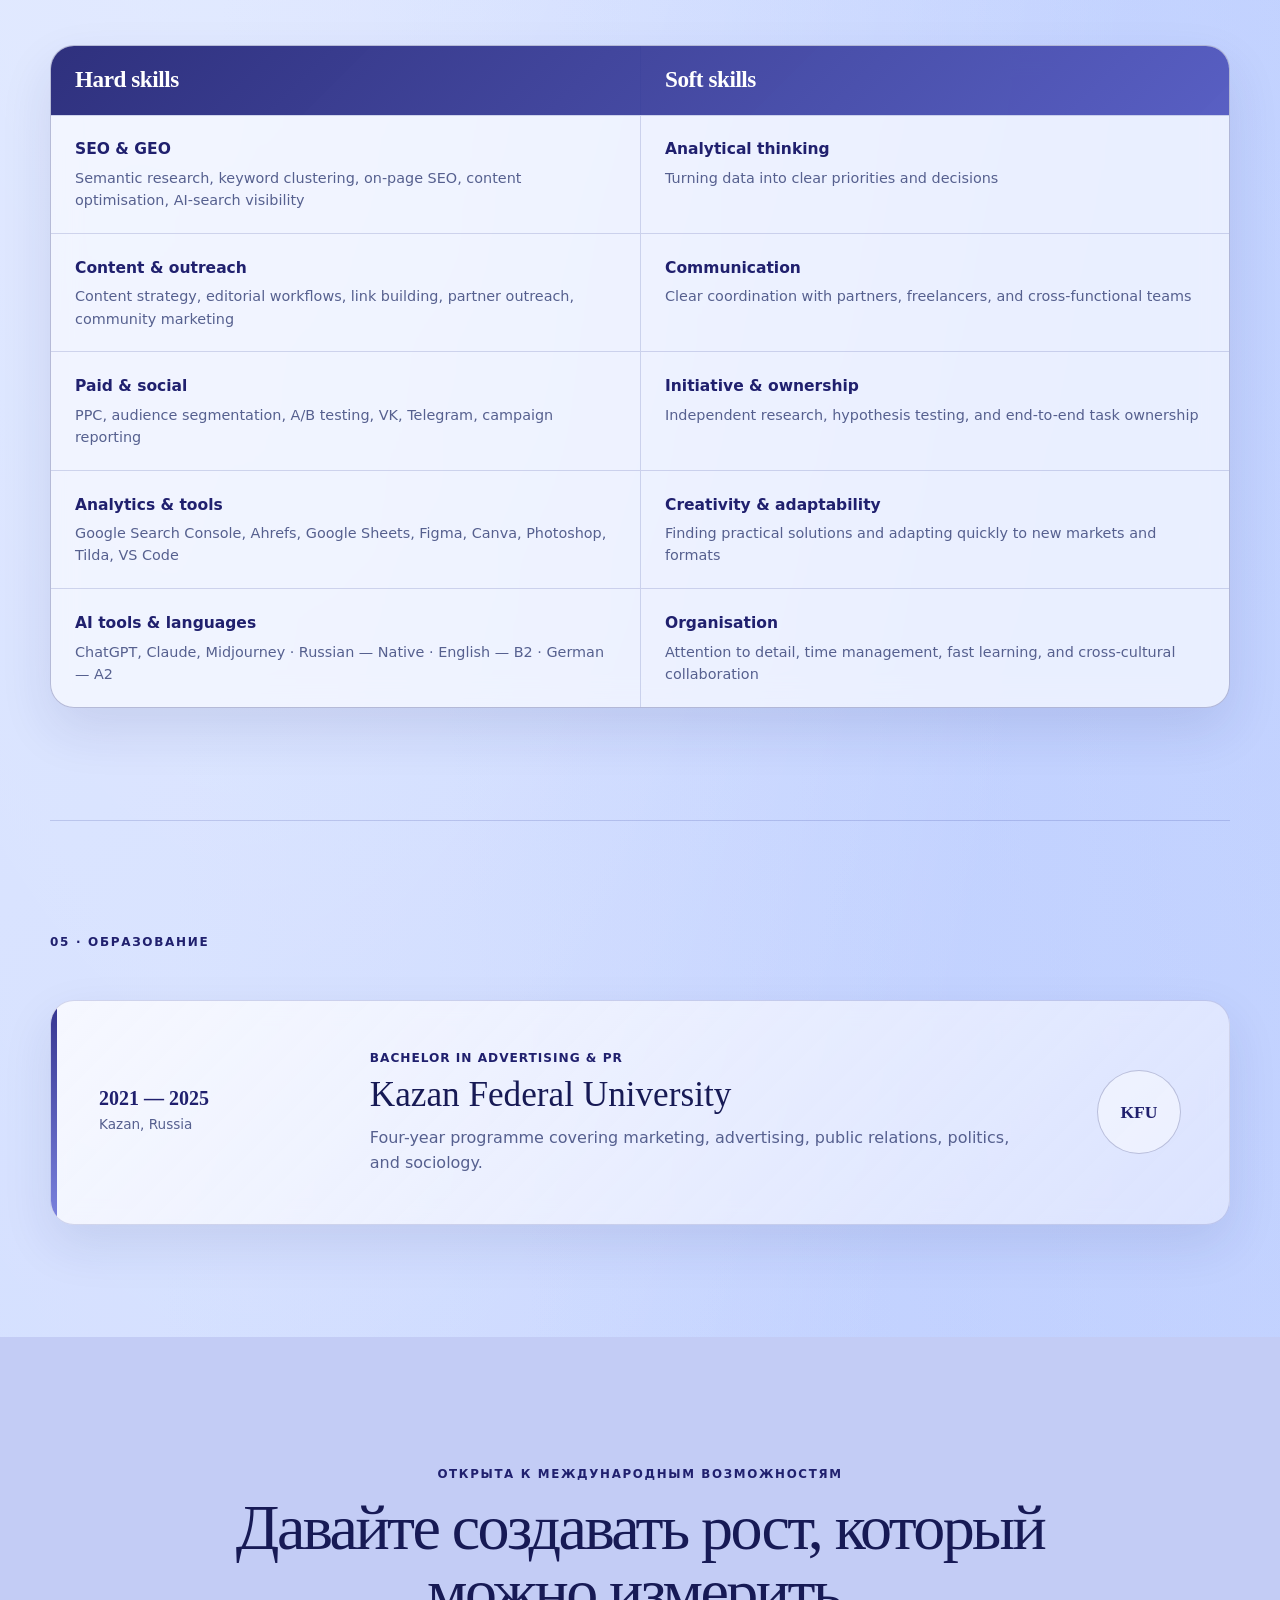
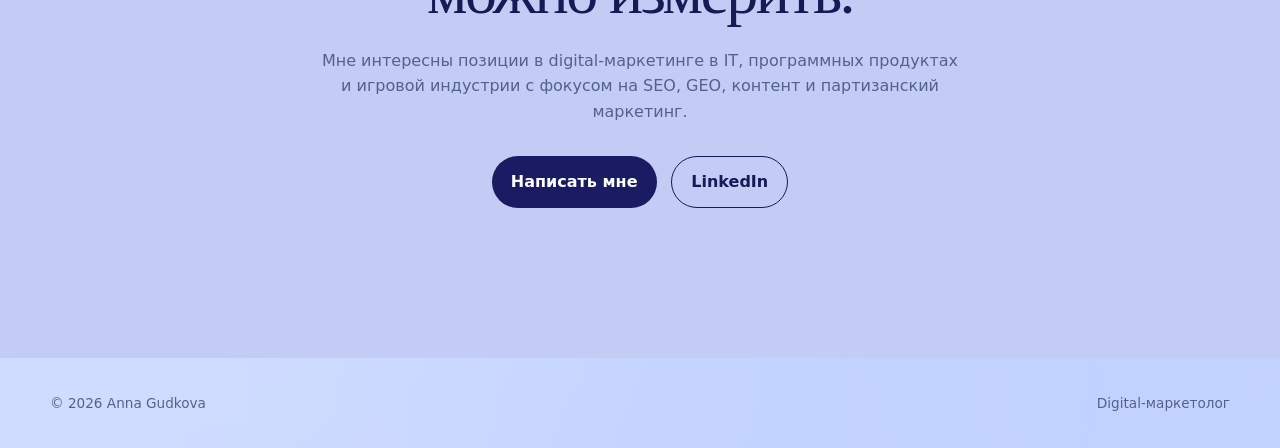
==== commit cf45e47e: "Update PDF portfolio link and script version" ====
--- a/ru.html
+++ b/ru.html
@@ -7,7 +7,7 @@
 <meta content="Портфолио Анны Гудковой — digital-маркетолога со специализацией в SEO, GEO, контенте и аутриче." name="description"/>
 <meta content="#aeb9ed" name="theme-color"/>
 <title>Анна Гудкова — Digital-маркетолог</title>
-<link href="blue-theme.css?v=20260729-layout-refine" rel="stylesheet"/>
+<link href="blue-theme.css?v=20260729-mobile-original-pdf" rel="stylesheet"/>
 <script type="application/ld+json">
   {
     "@context": "https://schema.org",
@@ -145,7 +145,7 @@
 <p data-en="Selected projects presented through objectives, actions, and measurable results." data-ru="Избранные проекты, представленные через задачи, выполненную работу и измеримые результаты.">Избранные проекты, представленные через задачи, выполненную работу и измеримые результаты.</p>
 </div>
 <div class="portfolio-download reveal" style="margin: -2.2rem 0 2.4rem;">
-<a class="button secondary" href="Anna_Gudkova_Portfolio_Light.pdf" rel="noopener" target="_blank">Открыть полное портфолио — PDF</a>
+<a class="button secondary" href="Anna_Gudkova_Portfolio_Original.pdf" rel="noopener" target="_blank">Открыть полное портфолио — PDF</a>
 </div>
 <div class="case-grid two-up">
 <article class="case-card reveal">
@@ -232,6 +232,6 @@
 <p>© <span id="year"></span> Anna Gudkova</p>
 <p data-en="Digital Marketing Specialist" data-ru="Digital-маркетолог">Digital-маркетолог</p>
 </footer>
-<script src="script.js?v=20260729-language-swipe"></script>
+<script src="script.js?v=20260729-mobile-original-pdf"></script>
 </body>
 </html>
--- a/blue-theme.css
+++ b/blue-theme.css
@@ -109,47 +109,6 @@
 .role-title a, .role-title span { color: var(--accent-dark); font-size: .9rem; }
 .role ul { margin: 1rem 0 0; padding-left: 1.15rem; color: var(--muted); }
 .role li + li { margin-top: .5rem; }
-.role-toggle {
-  display: inline-flex;
-  align-items: center;
-  gap: .5rem;
-  margin-top: 1.1rem;
-  padding: .5rem .2rem;
-  min-height: 44px;
-  border: 0;
-  background: transparent;
-  color: var(--accent-dark);
-  font: inherit;
-  font-weight: 750;
-  font-size: .9rem;
-  cursor: pointer;
-}
-.role-toggle:hover { text-decoration: underline; }
-.role-toggle-icon {
-  display: inline-grid;
-  place-items: center;
-  width: 22px;
-  height: 22px;
-  border: 1px solid var(--line);
-  border-radius: 50%;
-  position: relative;
-  flex-shrink: 0;
-}
-.role-toggle-icon::before, .role-toggle-icon::after {
-  content: "";
-  position: absolute;
-  background: var(--accent-dark);
-}
-.role-toggle-icon::before { width: 10px; height: 1.5px; }
-.role-toggle-icon::after { width: 1.5px; height: 10px; transition: transform .25s ease; }
-.role.open .role-toggle-icon::after { transform: scaleY(0); }
-.role-details-wrap {
-  display: grid;
-  grid-template-rows: 0fr;
-  transition: grid-template-rows .38s ease;
-}
-.role-details-wrap > ul { overflow: hidden; min-height: 0; }
-.role.open .role-details-wrap { grid-template-rows: 1fr; }
 .work-section { border-top: 0; }
 .case-grid { display: grid; grid-template-columns: repeat(3, 1fr); gap: 1.25rem; }
 .case-card { background: var(--card); border: 1px solid var(--line); min-height: 540px; padding: 1.6rem; display: flex; flex-direction: column; }
@@ -169,28 +128,18 @@
 .tag-row { display: flex; flex-wrap: wrap; gap: .45rem; margin-top: 1rem; }
 .tag-row span { border: 1px solid var(--line); border-radius: 999px; padding: .28rem .55rem; font-size: .72rem; }
 .dark .tag-row span { border-color: rgba(255,255,255,.25); }
-.skills-layout { display: block; }
-.skills-intro { max-width: 760px; margin-bottom: 3.2rem; }
-.skills-intro p { color: var(--muted); }
+.skills-layout { display: grid; grid-template-columns: .8fr 1.2fr; gap: 6rem; }
+.skills-layout > div:first-child p { color: var(--muted); }
 .skills-groups { display: grid; grid-template-columns: 1fr 1fr; gap: 0 2rem; }
 .skills-groups div { padding: 1.3rem 0; border-top: 1px solid var(--line); }
 .skills-groups h3 { font-size: .95rem; }
 .skills-groups p { margin: 0; color: var(--muted); font-size: .92rem; }
-.about-education {
-  margin-top: 2rem;
-  padding-top: 1.4rem;
-  border-top: 1px solid var(--line);
-}
-.about-education-label {
-  text-transform: uppercase;
-  letter-spacing: .12em;
-  font-size: .7rem;
-  font-weight: 800;
-  color: var(--accent-dark);
-  margin-bottom: .5rem;
-}
-.about-education p:not(.about-education-label) { color: var(--muted); font-size: .95rem; margin: 0; }
-.about-education strong { color: var(--ink); }
+.education-card { display: grid; grid-template-columns: .35fr 1fr; gap: 4rem; background: var(--card); border: 1px solid var(--line); padding: 2.5rem; }
+.education-card > div:first-child p { font-weight: 800; margin-bottom: .2rem; }
+.education-card span { color: var(--muted); font-size: .85rem; }
+.education-card h2 { font: 500 2.2rem/1.1 Georgia, serif; margin-bottom: .5rem; }
+.education-card h3 { color: var(--accent-dark); font-size: 1rem; }
+.education-card p { color: var(--muted); }
 .contact-section { text-align: center; background: #c3ccf5; padding: 8rem 20px; }
 .contact-section h2 { max-width: 850px; margin: 0 auto 1.5rem; }
 .contact-section > p:not(.eyebrow) { max-width: 650px; margin: 0 auto; color: var(--muted); }
@@ -203,11 +152,8 @@
 
 @media (max-width: 900px) {
   .menu-toggle { display: block; }
-  .nav-links { display: none; position: absolute; left: 0; right: 0; top: 72px; background: var(--paper); border: 1px solid var(--line); padding: .5rem 1rem; flex-direction: column; align-items: stretch; gap: 0; }
+  .nav-links { display: none; position: absolute; left: 0; right: 0; top: 72px; background: var(--paper); border: 1px solid var(--line); padding: 1rem; flex-direction: column; align-items: flex-start; }
   .nav-links.open { display: flex; }
-  .nav-links a { width: 100%; padding: .85rem 0; min-height: 44px; display: flex; align-items: center; border-bottom: 1px solid var(--line); }
-  .nav-links a:last-of-type, .nav-links a.nav-cta { border-bottom: 0; }
-  .nav-links .lang-switcher { padding-top: .6rem; }
   .hero { grid-template-columns: 1fr; gap: 3rem; padding-top: 4rem; }
   .hero-visual { min-height: 560px; max-width: 620px; width: 100%; margin: 0 auto; }
   .intro-grid, .section-heading, .skills-layout { grid-template-columns: 1fr; gap: 2rem; }
@@ -239,7 +185,6 @@
 @media (prefers-reduced-motion: reduce) {
   html { scroll-behavior: auto; }
   .reveal { opacity: 1; transform: none; transition: none; }
-  .role-details-wrap, .role-toggle-icon::after, .skill-bar-fill { transition: none; }
 }
 
 
@@ -288,22 +233,6 @@
   color: var(--muted);
   font-size: .9rem;
 }
-.skill-bar {
-  margin-top: .65rem;
-  height: 6px;
-  border-radius: 999px;
-  background: var(--line);
-  overflow: hidden;
-}
-.skill-bar-fill {
-  display: block;
-  height: 100%;
-  width: 0%;
-  border-radius: 999px;
-  background: linear-gradient(90deg, var(--accent), var(--accent-dark));
-  transition: width 1.1s cubic-bezier(.16, .84, .44, 1);
-}
-.skill-bar.filled .skill-bar-fill { width: var(--fill, 0%); }
 .soft-skill-cloud {
   display: flex;
   flex-wrap: wrap;
@@ -660,170 +589,111 @@
 }
 
 
-/* Clean education and skills sections */
-.education-list {
-  border-top: 1px solid var(--line);
-}
-.education-item {
+/* 2026-07-29: requested layout refinements */
+#experience { border-bottom: 1px solid var(--line); }
+#experience .timeline { border-top: 0; }
+.education.section { border-top: 1px solid var(--line); }
+
+/* Company names lead the left column */
+.role-meta { display: flex; flex-direction: column; align-items: flex-start; }
+.role-meta .company-name {
+  order: -1;
+  margin-bottom: .72rem;
+  color: var(--ink);
+  font: 600 clamp(1.45rem, 2.2vw, 2rem)/1.05 Georgia, serif;
+  letter-spacing: -.025em;
+  text-decoration: none;
+}
+.role-meta .company-name:hover { color: var(--accent-dark); }
+.role-title { justify-content: flex-start; }
+.role-title h3 { font-size: 1.4rem; color: var(--accent-dark); }
+
+/* Swipe-style language control */
+.lang-switcher {
+  position: relative;
   display: grid;
-  grid-template-columns: .33fr 1fr;
-  gap: 4rem;
-  padding: 2.6rem 0;
-  border-bottom: 1px solid var(--line);
-}
-.education-meta p {
-  font-weight: 800;
-  margin-bottom: .25rem;
-}
-.education-meta span {
-  font-size: .86rem;
-  color: var(--muted);
-}
-.education-body h3 {
-  font: 500 2rem/1.2 Georgia, serif;
-  margin-bottom: .45rem;
-}
-.education-body p {
-  margin: 0;
-  color: var(--muted);
-}
-.clean-skills {
-  display: grid;
-  grid-template-columns: repeat(2, minmax(0, 1fr));
-  gap: 0 2rem;
-}
-.clean-skills div {
-  padding: 1.3rem 0;
-  border-top: 1px solid var(--line);
-}
-.clean-skills h3 {
-  font-size: .95rem;
-}
-.clean-skills p {
-  margin: 0;
-  color: var(--muted);
-  font-size: .92rem;
-}
-@media (max-width: 760px) {
-  .clean-skills { grid-template-columns: 1fr; }
-}
-@media (max-width: 640px) {
-  .education-item { grid-template-columns: 1fr; gap: 1.3rem; }
-}
-
-/* === Final layout cleanup requested on 2026-07-27 === */
-.section-heading > h2:only-child {
-  grid-column: 1 / -1;
-}
-
-#experience .section-heading,
-#work .section-heading,
-#education .section-heading,
-#skills .skills-intro {
-  margin-bottom: 2.4rem;
-}
-
-.timeline .role:last-child {
-  border-bottom: 0;
-}
-
-.education-section {
-  border-top: 0;
-  padding-top: 4.8rem;
-}
-
-.education-heading {
-  margin-bottom: 2.2rem;
-}
-
-.education-list {
-  border-top: 1px solid var(--line);
-  border-bottom: 0;
-}
-
-.education-item {
-  display: grid;
-  grid-template-columns: .33fr 1fr;
-  gap: 4rem;
-  padding: 2.4rem 0 0;
-  border-bottom: 0;
-}
-
-.education-meta p {
-  font-weight: 800;
-  margin-bottom: .25rem;
-}
-
-.education-meta span {
-  color: var(--muted);
-  font-size: .86rem;
-}
-
-.education-body h3 {
-  font: 500 2rem/1.2 Georgia, serif;
-  margin-bottom: .5rem;
-}
-
-.education-body p {
-  color: var(--muted);
-  margin: 0;
-}
-
-.skills-intro {
-  max-width: none;
-}
-
-.skills-two-columns {
-  display: grid;
-  grid-template-columns: repeat(2, minmax(0, 1fr));
-  gap: 4rem;
-  border-top: 1px solid var(--line);
-}
-
-.skills-column-clean {
-  padding-top: 2rem;
-}
-
-.skills-column-clean h3 {
-  font: 500 2rem/1.15 Georgia, serif;
-  margin-bottom: 1.25rem;
-}
-
-.skills-text-list {
-  display: grid;
+  grid-template-columns: 1fr 1fr;
+  min-width: 96px;
   gap: 0;
-}
-
-.skill-row {
-  padding: 1rem 0;
-  border-top: 1px solid var(--line);
-}
-
-.skill-row:first-child {
-  border-top: 0;
-}
-
-.skill-row strong {
-  display: block;
-  margin-bottom: .25rem;
-}
-
-.skill-row p {
-  margin: 0;
-  color: var(--muted);
-  font-size: .92rem;
-}
-
-@media (max-width: 760px) {
-  .skills-two-columns {
-    grid-template-columns: 1fr;
-    gap: 2.2rem;
-  }
-}
-
-@media (max-width: 640px) {
-  .education-item {
-    grid-template-columns: 1fr;
-    gap: 1.2rem;
-  }
-}
+  isolation: isolate;
+  overflow: hidden;
+}
+.lang-switcher::before {
+  content: "";
+  position: absolute;
+  top: .22rem;
+  bottom: .22rem;
+  left: .22rem;
+  width: calc(50% - .22rem);
+  border-radius: 999px;
+  background: linear-gradient(135deg, #272878, #5459c7);
+  box-shadow: 0 6px 15px rgba(29,31,105,.22);
+  transform: translateX(0);
+  transition: transform .38s cubic-bezier(.22,1,.36,1);
+  z-index: -1;
+}
+html[lang="ru"] .lang-switcher::before { transform: translateX(100%); }
+.lang-btn { position: relative; z-index: 1; text-align: center; transition: color .28s ease, transform .28s ease; }
+.lang-btn.active { background: transparent !important; box-shadow: none !important; color: #fff; }
+.lang-btn:hover { transform: translateY(-1px); }
+body.language-leaving main,
+body.language-leaving footer { animation: languageSwipeOut .24s ease forwards; }
+body.language-entering main,
+body.language-entering footer { animation: languageSwipeIn .34s ease both; }
+body.language-leaving.to-ru main,
+body.language-leaving.to-ru footer { --swipe-x: -22px; }
+body.language-leaving.to-en main,
+body.language-leaving.to-en footer { --swipe-x: 22px; }
+@keyframes languageSwipeOut { to { opacity: 0; transform: translateX(var(--swipe-x, -18px)); } }
+@keyframes languageSwipeIn { from { opacity: 0; transform: translateX(18px); } to { opacity: 1; transform: none; } }
+
+/* Explicit skills table */
+.skills-layout { grid-template-columns: 1fr; gap: 2.5rem; }
+.skills-layout > div:first-child { display: grid; grid-template-columns: .9fr 1.1fr; gap: 3rem; align-items: end; }
+.skills-table {
+  border: 1px solid rgba(31,39,112,.28);
+  border-radius: 24px;
+  overflow: hidden;
+  background: rgba(248,250,255,.72);
+  box-shadow: 0 22px 52px rgba(31,39,112,.11);
+  backdrop-filter: blur(14px);
+}
+.skills-table-row { display: grid; grid-template-columns: 1fr 1fr; }
+.skills-table-row > div { padding: 1.35rem 1.5rem; min-width: 0; }
+.skills-table-row > div + div { border-left: 1px solid var(--line); }
+.skills-table-row + .skills-table-row { border-top: 1px solid var(--line); }
+.skills-table-head { background: linear-gradient(135deg, rgba(38,40,120,.96), rgba(76,83,190,.92)); color: #fff; }
+.skills-table-head > div { font: 600 1.45rem/1.1 Georgia, serif; letter-spacing: -.02em; }
+.skills-table strong { display: block; margin-bottom: .3rem; color: var(--accent-dark); font-size: .97rem; }
+.skills-table span { display: block; color: var(--muted); font-size: .9rem; line-height: 1.55; }
+
+/* Classic education card, restored in the same position */
+.education-classic {
+  position: relative;
+  grid-template-columns: .32fr 1fr auto;
+  align-items: center;
+  gap: 3.5rem;
+  padding: 3rem;
+  border-radius: 24px;
+  background: linear-gradient(135deg, rgba(249,250,255,.9), rgba(229,234,255,.72));
+  box-shadow: 0 20px 50px rgba(31,39,112,.10);
+  overflow: hidden;
+}
+.education-classic::before { content:""; position:absolute; inset:0 auto 0 0; width:6px; background:linear-gradient(#34348f,#7b83df); }
+.education-meta p { font: 600 1.25rem/1 Georgia, serif; color: var(--accent-dark); }
+.education-degree { margin: 0 0 .45rem; color: var(--accent-dark) !important; font-weight: 800; text-transform: uppercase; letter-spacing: .08em; font-size: .76rem; }
+.education-main h2 { margin: 0 0 .65rem; }
+.education-main p:last-child { margin-bottom: 0; }
+.education-mark { width: 84px; height: 84px; border: 1px solid rgba(31,39,112,.25); border-radius: 50%; display:grid; place-items:center; font: 600 1.1rem Georgia, serif; color: var(--accent-dark); background: rgba(255,255,255,.45); }
+
+@media (max-width: 900px) {
+  .skills-layout > div:first-child { grid-template-columns: 1fr; gap: 1rem; }
+  .education-classic { grid-template-columns: 1fr; gap: 1.25rem; }
+  .education-mark { display:none; }
+}
+@media (max-width: 700px) {
+  .skills-table-row { grid-template-columns: 1fr; }
+  .skills-table-row > div + div { border-left: 0; border-top: 1px solid var(--line); }
+  .skills-table-head > div + div { border-top-color: rgba(255,255,255,.18); }
+  .role { grid-template-columns: 1fr; gap: 1rem; }
+}
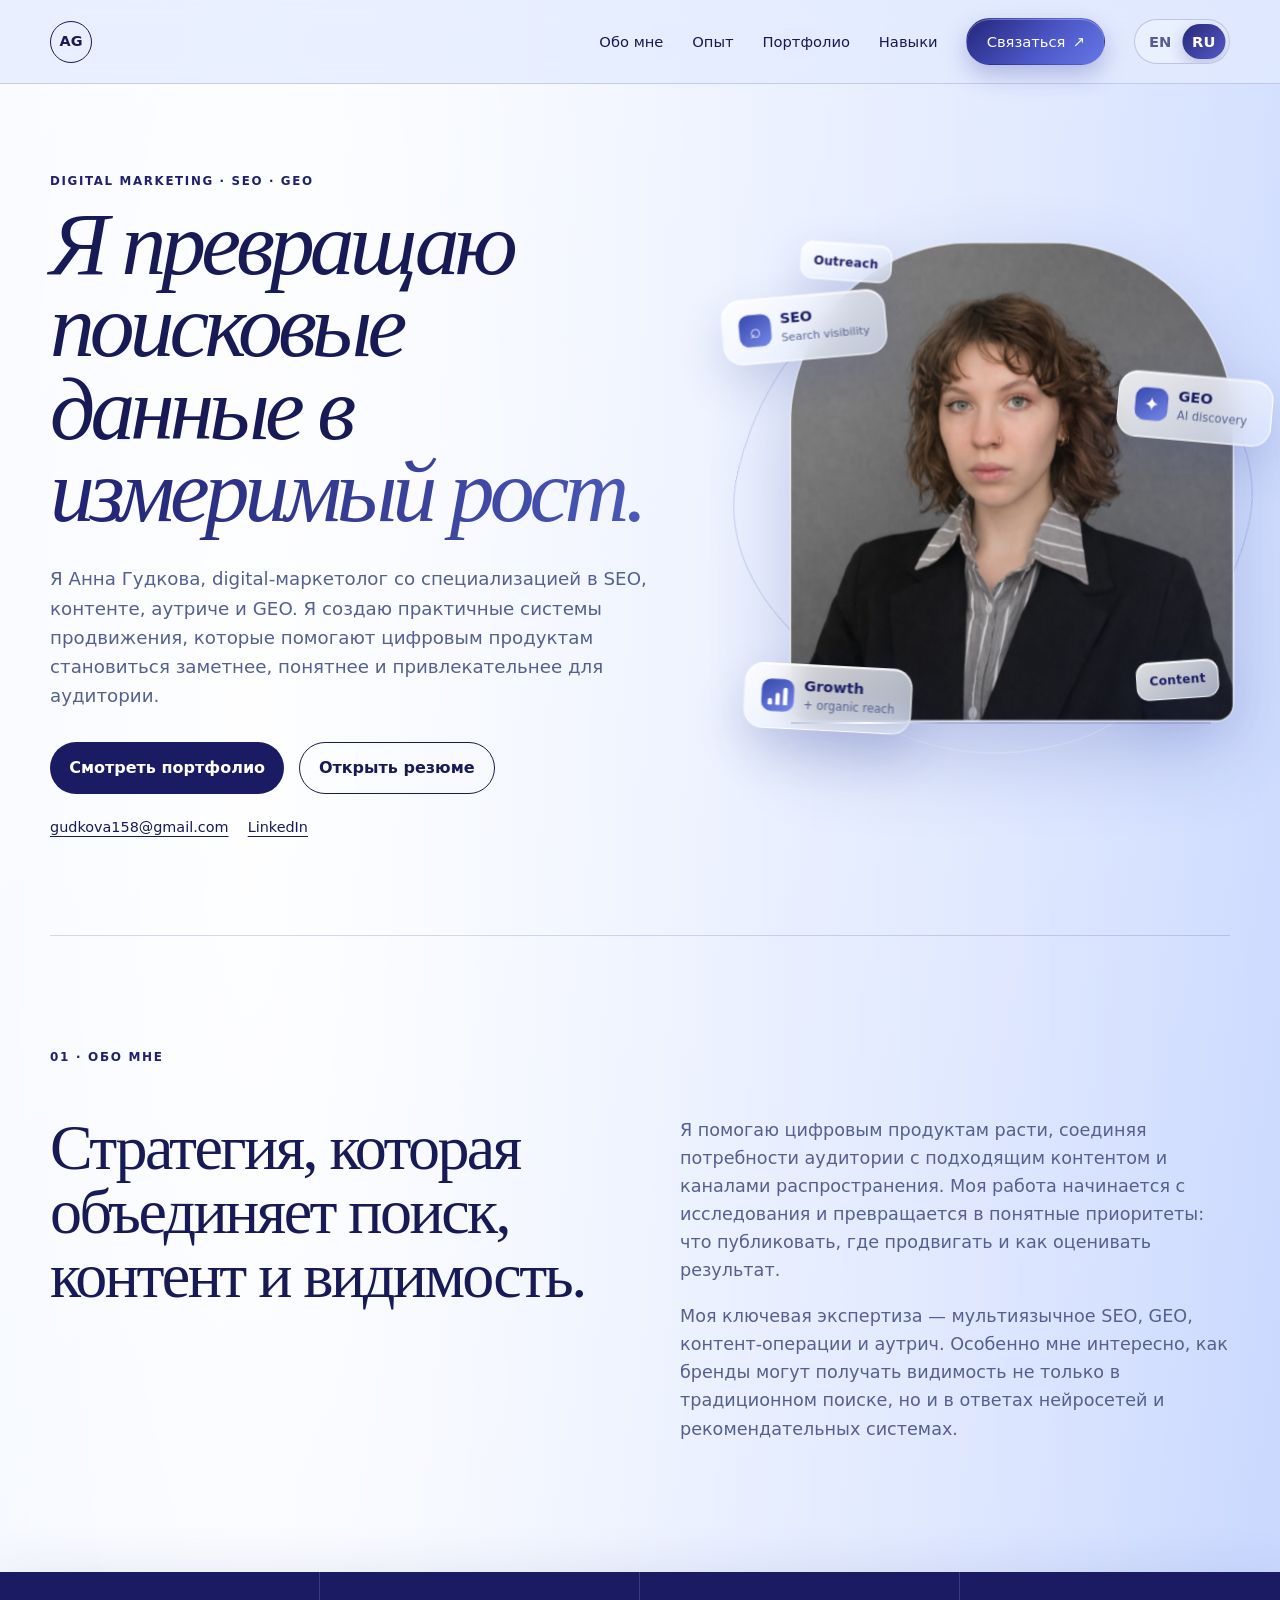
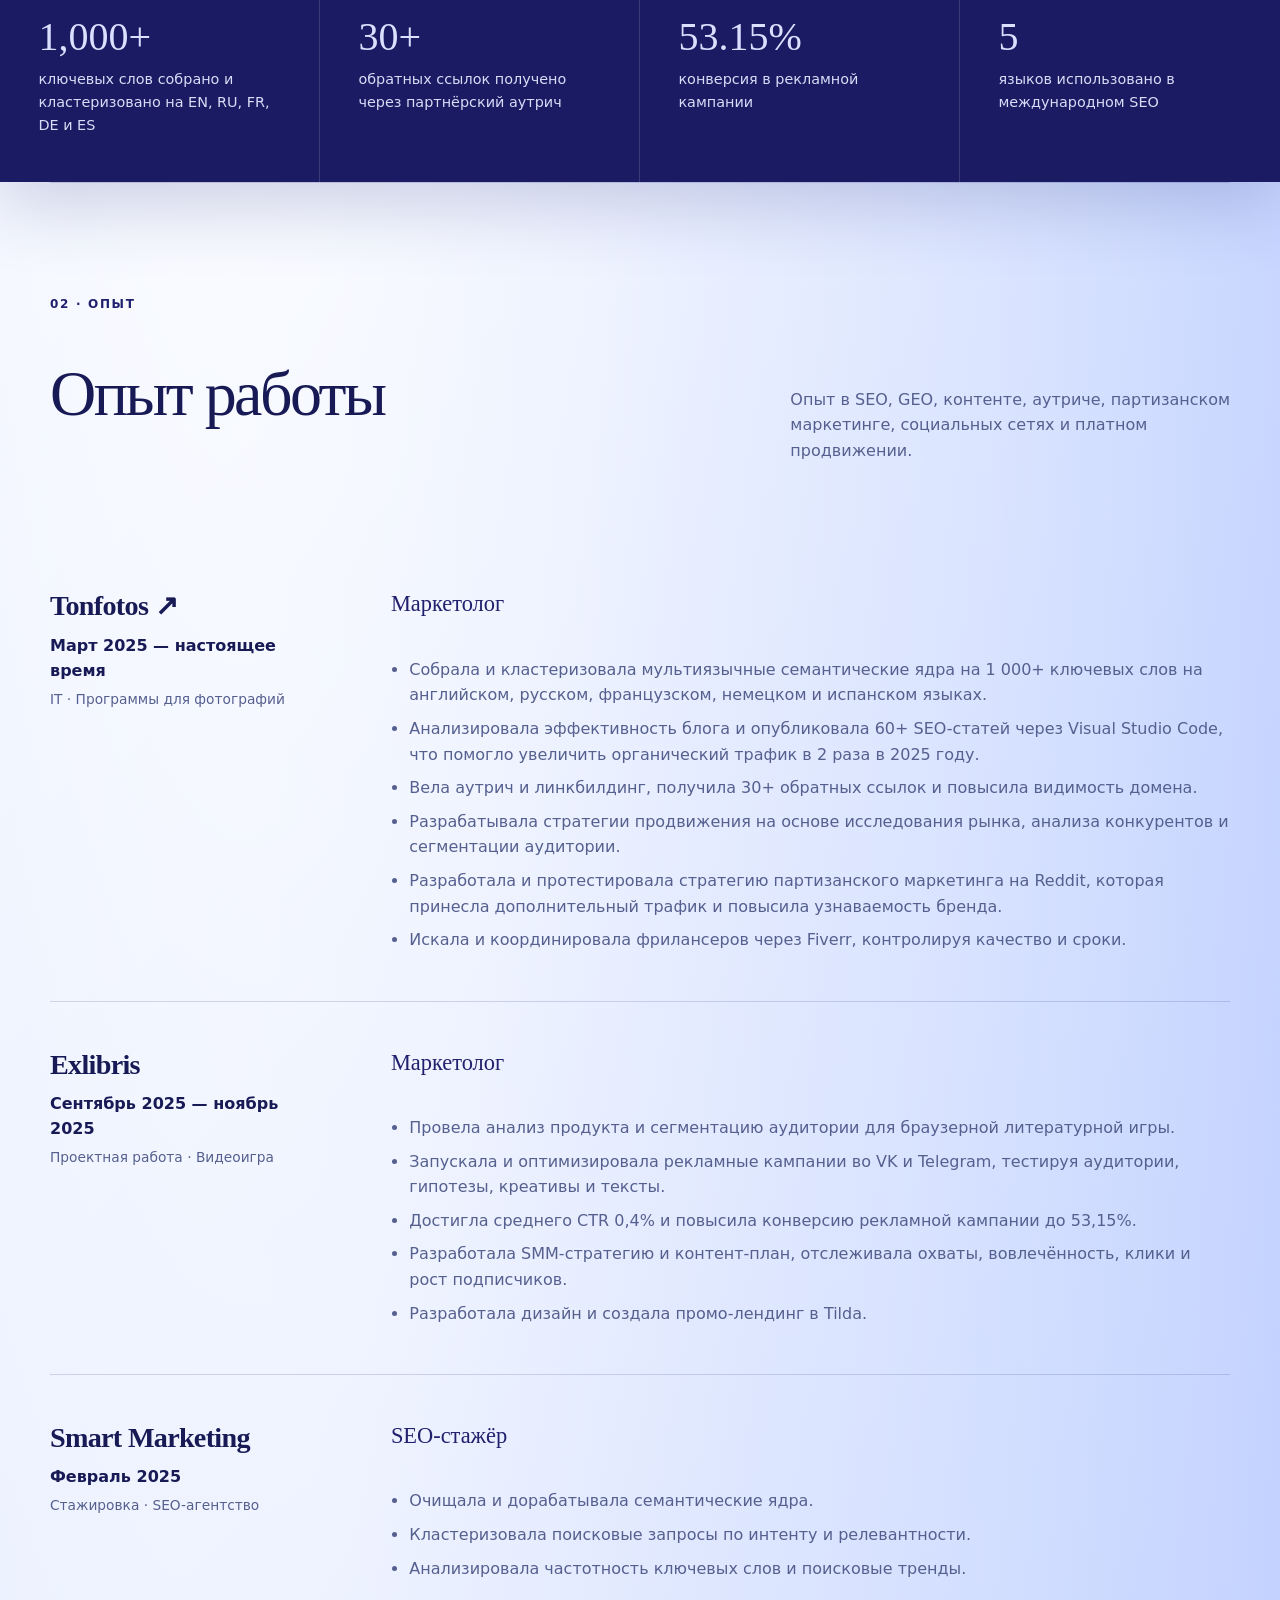
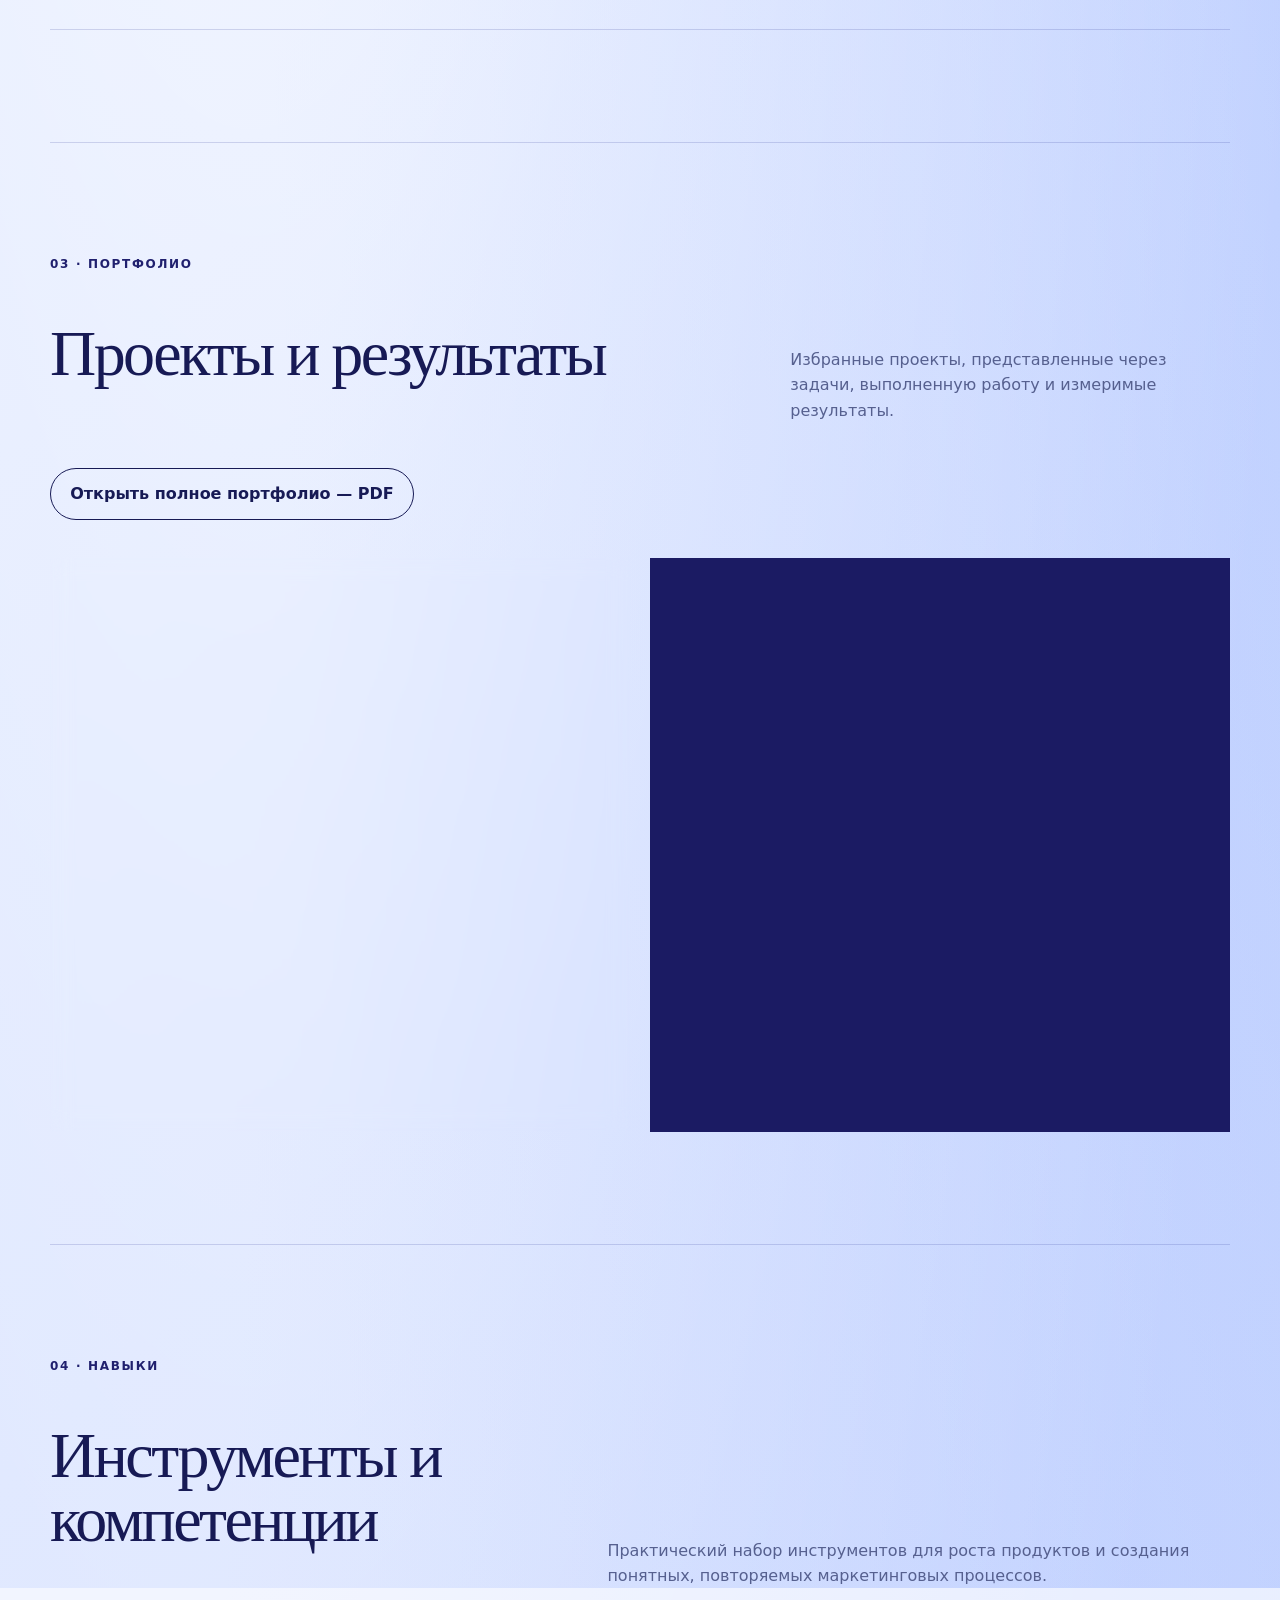
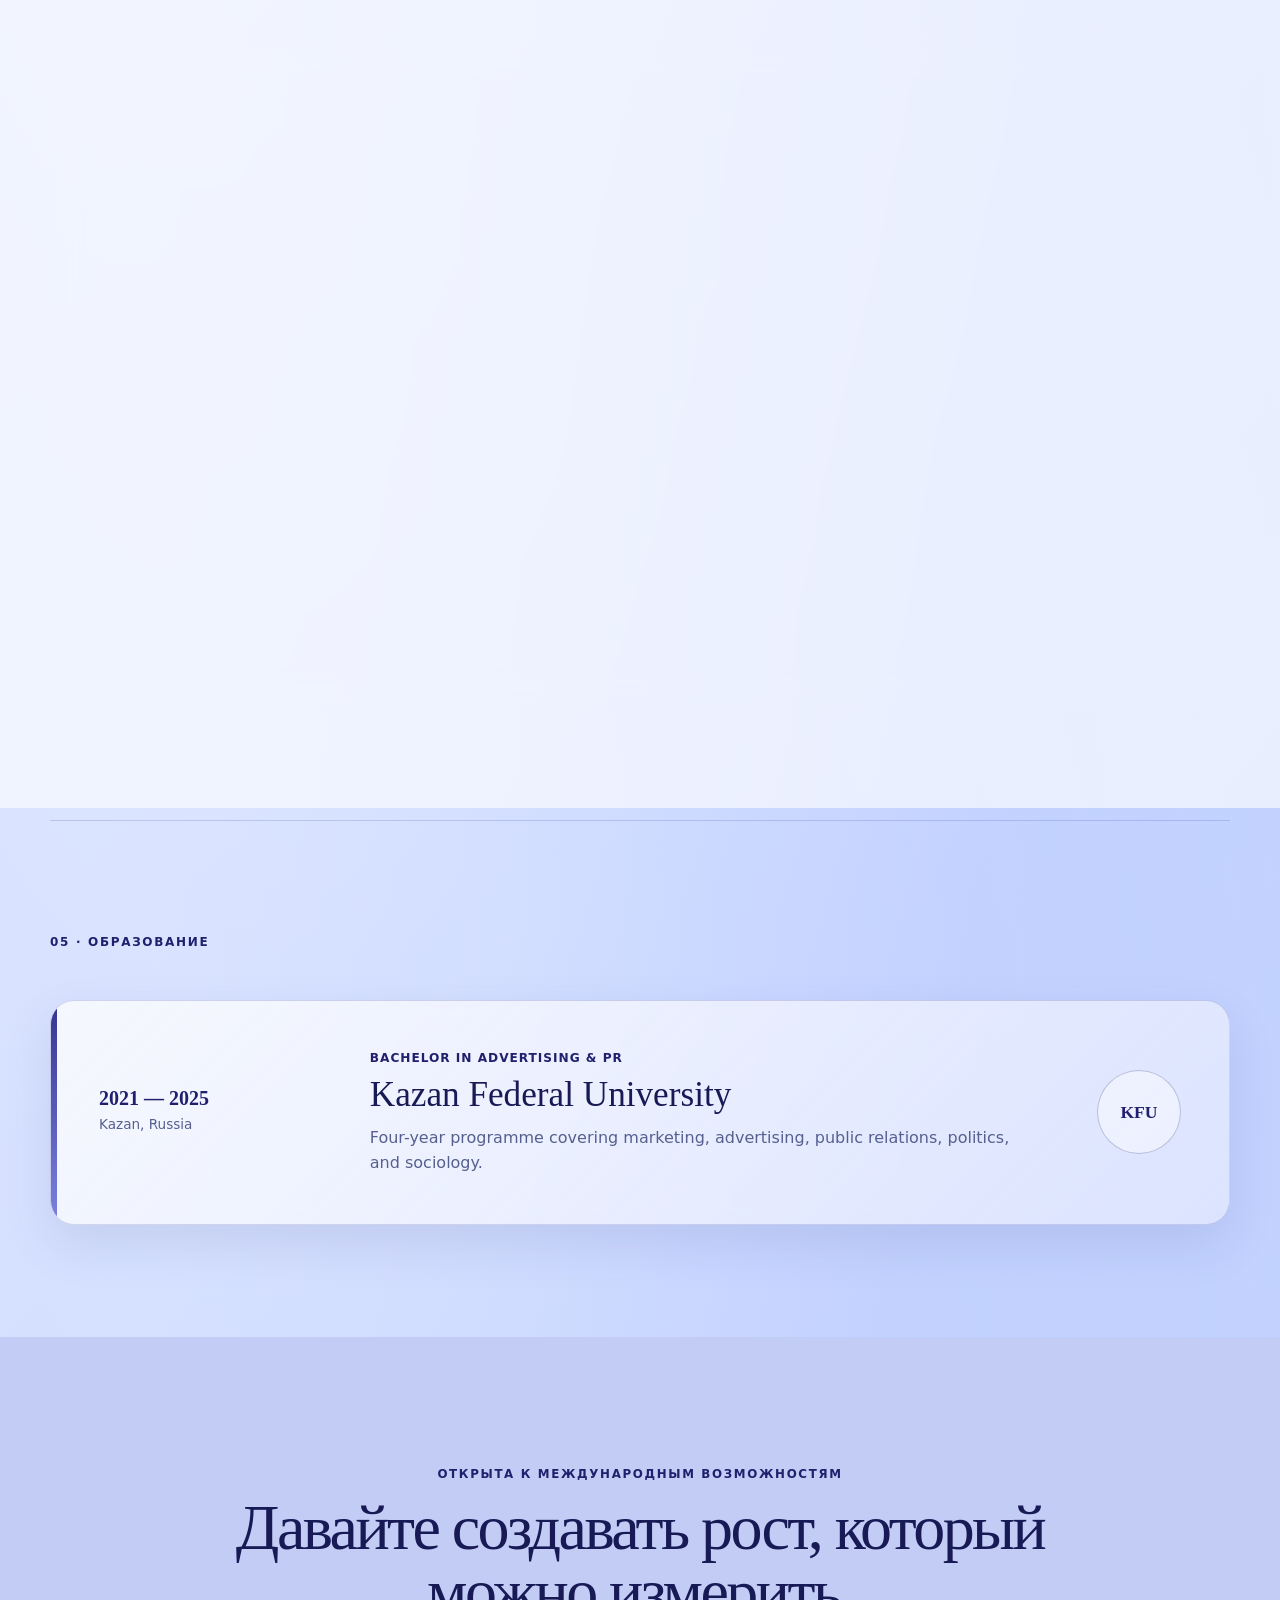
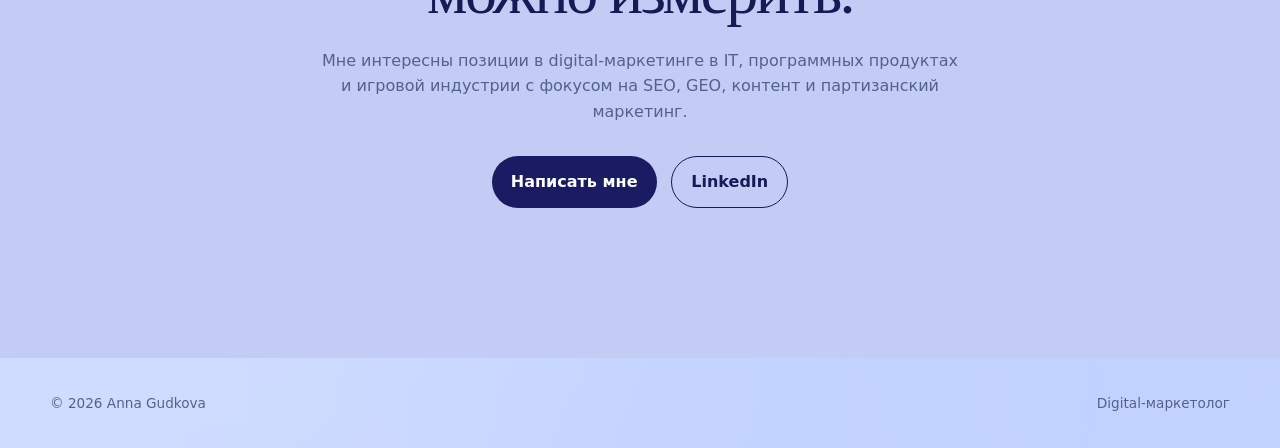
==== commit 0d9b105f: "Update stylesheet and script references in ru.html" ====
--- a/ru.html
+++ b/ru.html
@@ -7,7 +7,7 @@
 <meta content="Портфолио Анны Гудковой — digital-маркетолога со специализацией в SEO, GEO, контенте и аутриче." name="description"/>
 <meta content="#aeb9ed" name="theme-color"/>
 <title>Анна Гудкова — Digital-маркетолог</title>
-<link href="blue-theme.css?v=20260729-mobile-original-pdf" rel="stylesheet"/>
+<link href="blue-theme.css?v=20260729-refined-mobile-fixed" rel="stylesheet"/>
 <script type="application/ld+json">
   {
     "@context": "https://schema.org",
@@ -232,6 +232,6 @@
 <p>© <span id="year"></span> Anna Gudkova</p>
 <p data-en="Digital Marketing Specialist" data-ru="Digital-маркетолог">Digital-маркетолог</p>
 </footer>
-<script src="script.js?v=20260729-mobile-original-pdf"></script>
+<script src="script.js?v=20260729-language-swipe"></script>
 </body>
 </html>
--- a/blue-theme.css
+++ b/blue-theme.css
@@ -697,3 +697,135 @@
   .skills-table-head > div + div { border-top-color: rgba(255,255,255,.18); }
   .role { grid-template-columns: 1fr; gap: 1rem; }
 }
+
+/* 2026-07-29: complete mobile adaptation */
+@media (max-width: 900px) {
+  body { overflow-x: hidden; }
+  .site-header {
+    min-height: 70px;
+    padding-inline: 16px;
+  }
+  .logo { width: 40px; height: 40px; flex: 0 0 auto; }
+  .menu-toggle {
+    display: inline-flex;
+    align-items: center;
+    justify-content: center;
+    min-width: 76px;
+    min-height: 42px;
+    border: 1px solid var(--line);
+    border-radius: 999px;
+    background: rgba(255,255,255,.5);
+    color: var(--ink);
+    font-weight: 750;
+  }
+  .nav-links {
+    top: 70px;
+    left: 12px;
+    right: 12px;
+    width: auto;
+    padding: 1rem;
+    gap: .45rem;
+    border-radius: 20px;
+    background: rgba(239,243,255,.96);
+    backdrop-filter: blur(18px);
+    box-shadow: 0 22px 55px rgba(31,39,112,.18);
+  }
+  .nav-links > a:not(.nav-cta) {
+    width: 100%;
+    padding: .72rem .8rem;
+    border-radius: 12px;
+  }
+  .nav-links > a:not(.nav-cta):hover { background: rgba(255,255,255,.62); }
+  .lang-switcher { width: 100%; min-height: 44px; margin-top: .35rem; }
+  .lang-btn { min-height: 44px; }
+  .nav-cta { min-height: 48px; margin-top: .35rem; }
+
+  .hero {
+    width: min(calc(100% - 28px), var(--max));
+    min-height: auto;
+    grid-template-columns: 1fr;
+    gap: 2.2rem;
+    padding: 3.2rem 0 4.4rem;
+  }
+  .hero-copy { max-width: 100%; }
+  .hero h1 { font-size: clamp(3rem, 13.5vw, 5.3rem); line-height: .94; }
+  .hero-text { font-size: 1rem; }
+  .hero-actions { display: grid; grid-template-columns: 1fr 1fr; gap: .7rem; }
+  .button { width: 100%; text-align: center; }
+  .contact-row { flex-direction: column; gap: .5rem; word-break: break-word; }
+
+  .hero-visual {
+    width: 100%;
+    max-width: 590px;
+    min-height: 500px;
+    margin-inline: auto;
+  }
+  .portrait-stage { width: min(100%, 500px); margin-inline: auto; }
+  .portrait-frame { inset: 34px 20px 42px 20px; }
+  .marketing-float { transform: none !important; }
+  .orbit-one { inset: 7% 0 8%; }
+  .orbit-two { inset: 15% 5% 2%; }
+
+  .section {
+    width: min(calc(100% - 28px), var(--max));
+    padding: 5rem 0;
+  }
+  .section-label { margin-bottom: 2rem; }
+  .intro-grid, .section-heading, .skills-layout, .skills-layout > div:first-child { grid-template-columns: 1fr; gap: 1.35rem; }
+  .intro h2, .section-heading h2, .skills-layout h2, .contact-section h2 { font-size: clamp(2.3rem, 10vw, 4rem); }
+
+  .stats-band { grid-template-columns: 1fr 1fr; }
+  .stats-band div { min-height: 150px; padding: 2rem 1.2rem; }
+
+  .role { grid-template-columns: 1fr; gap: 1.2rem; padding: 2.2rem 0; }
+  .role-meta { padding-bottom: 1rem; border-bottom: 1px solid rgba(31,39,112,.14); }
+  .role-meta .company-name { font-size: 1.75rem; }
+  .role-title h3 { font-size: 1.25rem; }
+  .role ul { padding-left: 1.05rem; }
+
+  .case-grid { grid-template-columns: 1fr; gap: 1rem; }
+  .case-card { min-height: auto; border-radius: 20px; }
+  .case-card dl { margin-top: 2rem; }
+
+  .skills-table { border-radius: 18px; }
+  .skills-table-row { grid-template-columns: 1fr; }
+  .skills-table-row > div { padding: 1.15rem 1.1rem; }
+  .skills-table-row > div + div { border-left: 0; border-top: 1px solid var(--line); }
+
+  .education-classic { padding: 2rem 1.4rem 2rem 1.65rem; border-radius: 20px; }
+  .education-main h2 { font-size: 1.9rem; }
+
+  .contact-section { padding: 5.5rem 18px; }
+  .contact-section .hero-actions { grid-template-columns: 1fr; max-width: 360px; margin-inline: auto; }
+  footer { width: min(calc(100% - 28px), var(--max)); padding: 1.6rem 0; }
+}
+
+@media (max-width: 620px) {
+  .hero-actions { grid-template-columns: 1fr; }
+  .hero-visual { min-height: 430px; }
+  .portrait-frame { inset: 34px 14px 36px; border-radius: 150px 150px 18px 18px; }
+  .marketing-float { min-width: 108px; max-width: 128px; padding: .58rem .62rem; }
+  .marketing-float strong { font-size: .76rem; }
+  .marketing-chip { font-size: .66rem; padding: .4rem .58rem; }
+  .float-search { left: 0; top: 11%; }
+  .float-geo { right: 0; top: 33%; }
+  .float-growth { left: 0; bottom: 7%; }
+  .chip-content { right: 1%; bottom: 11%; }
+  .chip-outreach { left: 7%; top: 1%; }
+  .stats-band { grid-template-columns: 1fr; }
+  .stats-band div { min-height: auto; border-right: 0; border-bottom: 1px solid rgba(255,255,255,.14); }
+  .skills-table-head > div { font-size: 1.22rem; }
+  .case-card dl div { grid-template-columns: 1fr; gap: .25rem; }
+  .case-card dd { text-align: left; }
+  .education-classic { padding-left: 1.45rem; }
+  footer { align-items: flex-start; flex-direction: column; gap: .35rem; }
+}
+
+@media (max-width: 390px) {
+  .site-header { padding-inline: 12px; }
+  .hero, .section, footer { width: min(calc(100% - 22px), var(--max)); }
+  .hero h1 { font-size: clamp(2.75rem, 14vw, 4rem); }
+  .hero-visual { min-height: 395px; }
+  .marketing-float { min-width: 98px; }
+  .float-icon, .mini-bars { width: 26px; height: 26px; }
+}
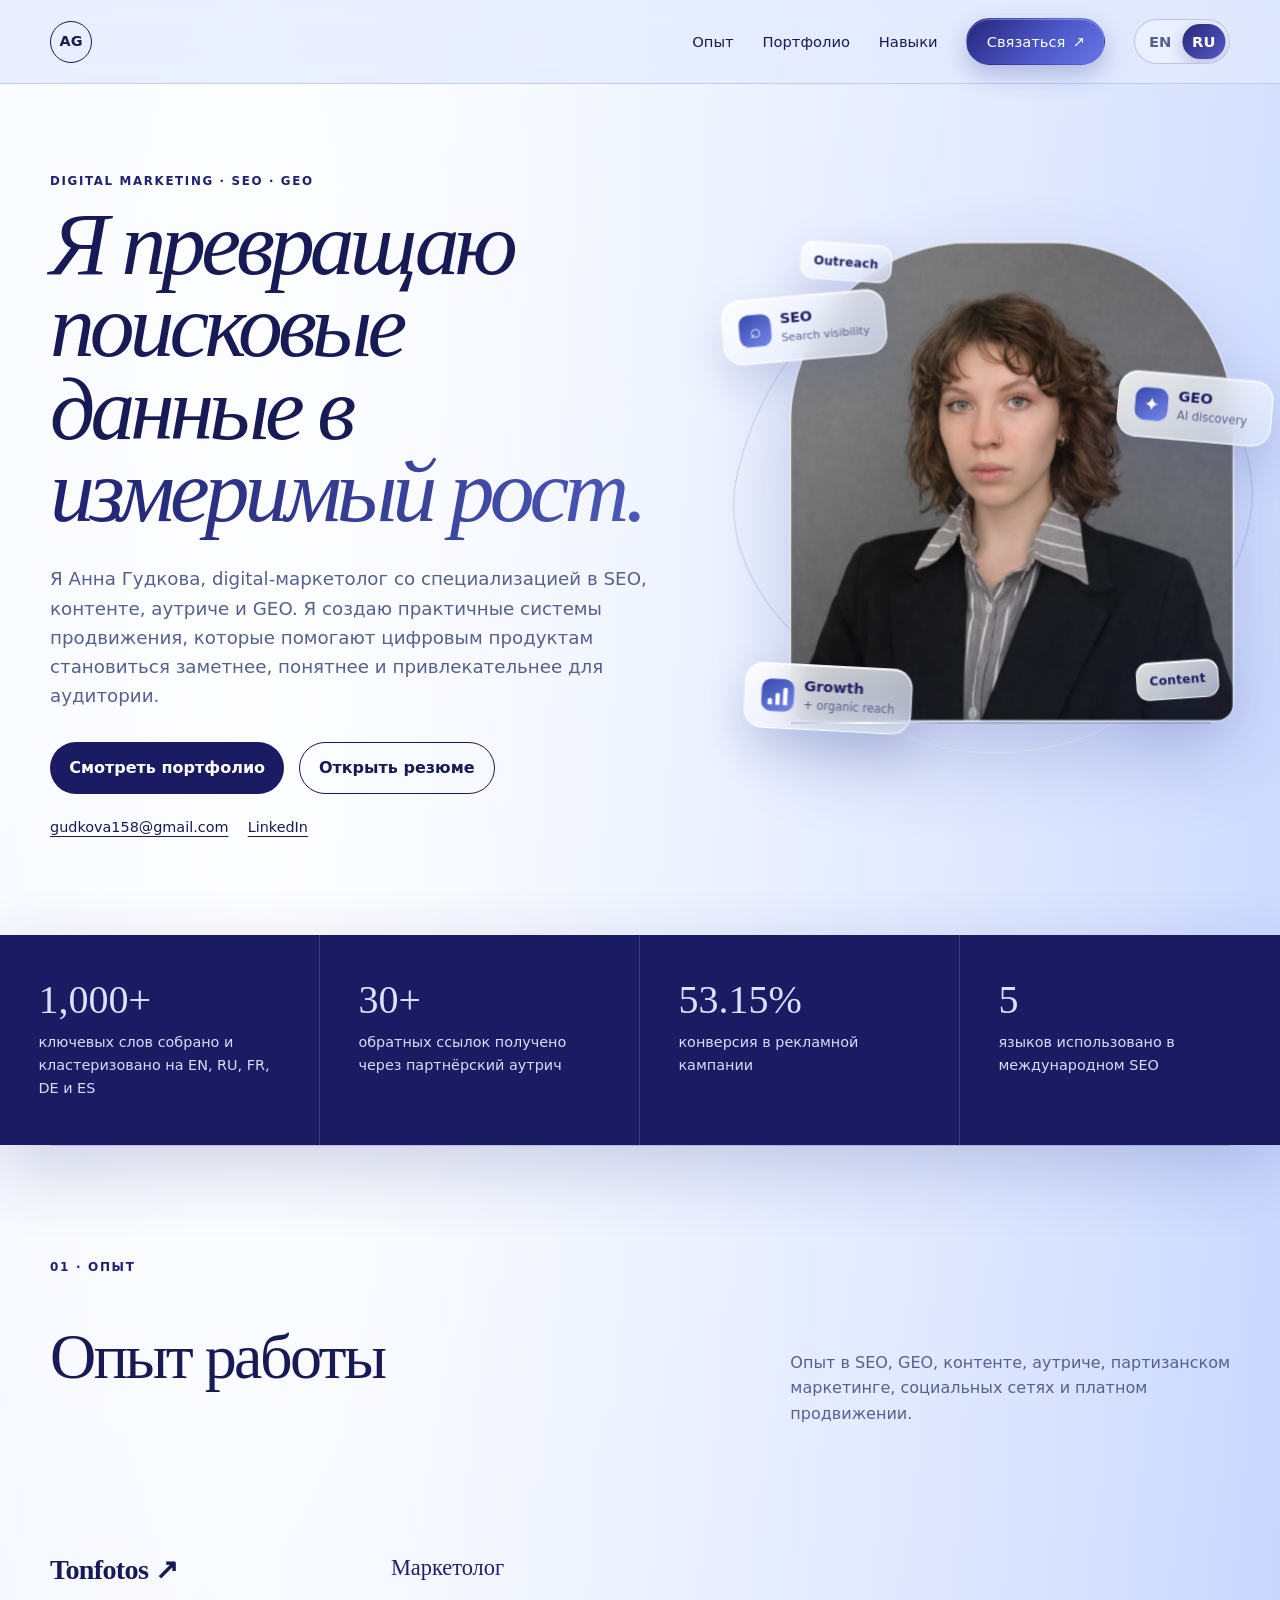
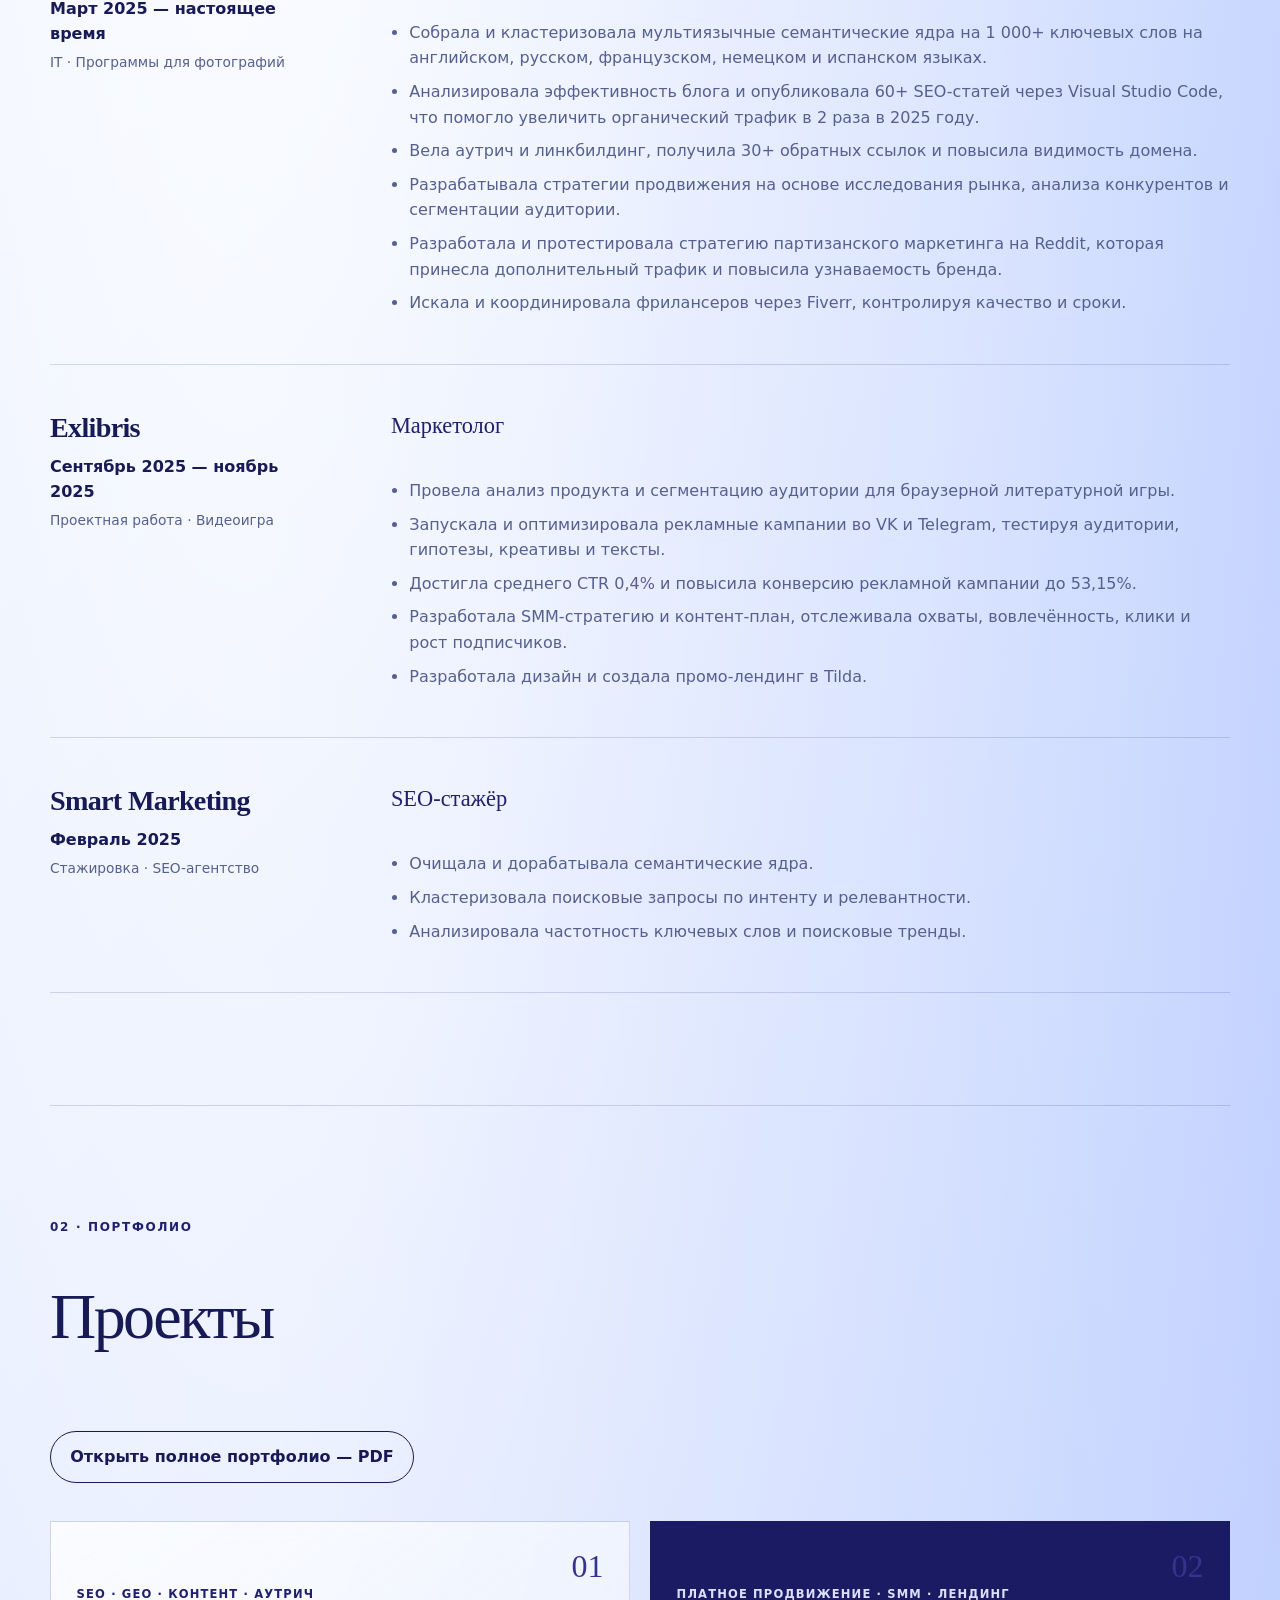
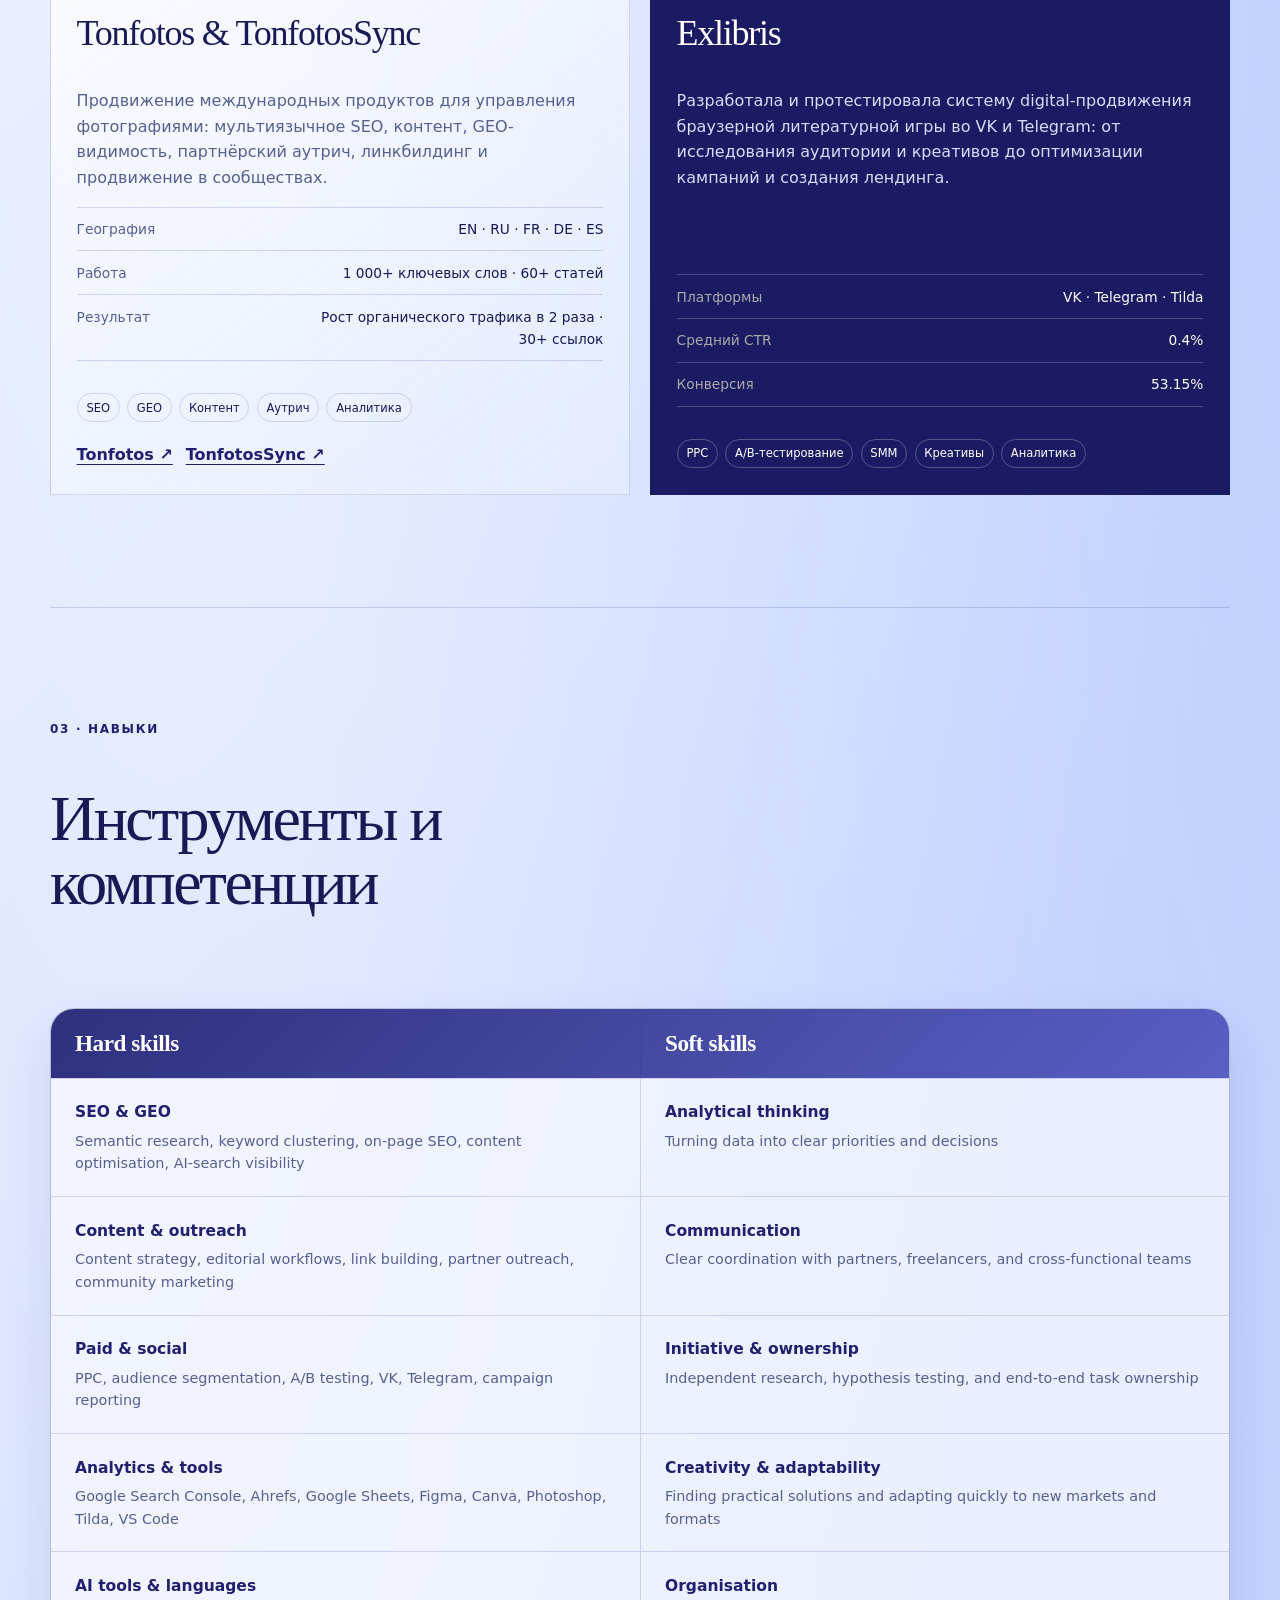
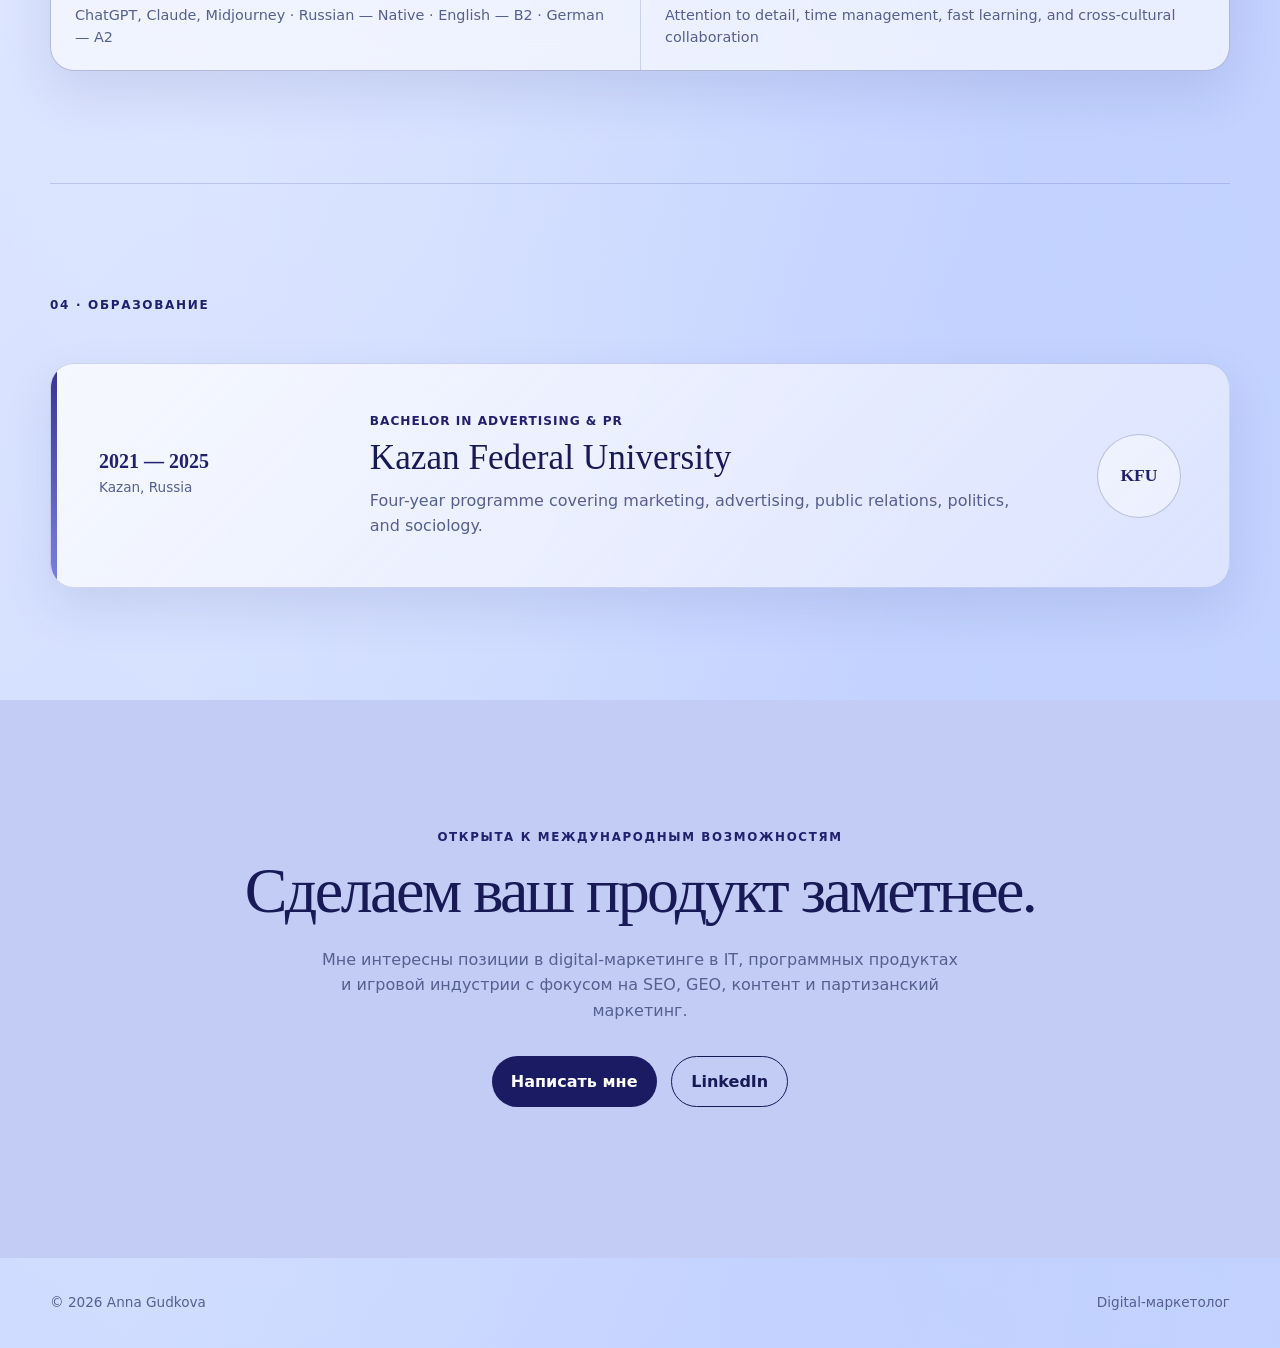
==== commit debec8cd: "Update ru.html with final cleanup changes" ====
--- a/ru.html
+++ b/ru.html
@@ -7,7 +7,7 @@
 <meta content="Портфолио Анны Гудковой — digital-маркетолога со специализацией в SEO, GEO, контенте и аутриче." name="description"/>
 <meta content="#aeb9ed" name="theme-color"/>
 <title>Анна Гудкова — Digital-маркетолог</title>
-<link href="blue-theme.css?v=20260729-refined-mobile-fixed" rel="stylesheet"/>
+<link href="blue-theme.css?v=20260729-cleanup-final" rel="stylesheet"/>
 <script type="application/ld+json">
   {
     "@context": "https://schema.org",
@@ -28,7 +28,6 @@
 <nav aria-label="Primary navigation">
 <button aria-controls="site-nav" aria-expanded="false" class="menu-toggle" data-en="Menu" data-ru="Меню" type="button">Меню</button>
 <div class="nav-links" id="site-nav">
-<a data-en="About" data-ru="Обо мне" href="#about">Обо мне</a>
 <a data-en="Experience" data-ru="Опыт" href="#experience">Опыт</a>
 <a data-en="Portfolio" data-ru="Портфолио" href="#work">Портфолио</a>
 <a data-en="Skills" data-ru="Навыки" href="#skills">Навыки</a>
@@ -66,16 +65,6 @@
 </div>
 <div aria-hidden="true" class="hero-line"></div></div>
 </section>
-<section class="intro section" id="about">
-<div class="section-label" data-en="01 · About" data-ru="01 · Обо мне">01 · Обо мне</div>
-<div class="intro-grid">
-<h2 data-en="Strategy that connects search, content, and visibility." data-ru="Стратегия, которая объединяет поиск, контент и видимость.">Стратегия, которая объединяет поиск, контент и видимость.</h2>
-<div>
-<p data-en="I help digital products grow by connecting audience demand with the right content and distribution. My work starts with research and turns into clear priorities: what to publish, where to promote it, and how to measure the result." data-ru="Я помогаю цифровым продуктам расти, соединяя потребности аудитории с подходящим контентом и каналами распространения. Моя работа начинается с исследования и превращается в понятные приоритеты: что публиковать, где продвигать и как оценивать результат.">Я помогаю цифровым продуктам расти, соединяя потребности аудитории с подходящим контентом и каналами распространения. Моя работа начинается с исследования и превращается в понятные приоритеты: что публиковать, где продвигать и как оценивать результат.</p>
-<p data-en="My core expertise is multilingual SEO, GEO, content operations, and outreach. I’m especially interested in how brands can earn visibility not only in traditional search, but also in AI-generated answers and recommendation environments." data-ru="Моя ключевая экспертиза — мультиязычное SEO, GEO, контент-операции и аутрич. Особенно мне интересно, как бренды могут получать видимость не только в традиционном поиске, но и в ответах нейросетей и рекомендательных системах.">Моя ключевая экспертиза — мультиязычное SEO, GEO, контент-операции и аутрич. Особенно мне интересно, как бренды могут получать видимость не только в традиционном поиске, но и в ответах нейросетей и рекомендательных системах.</p>
-</div>
-</div>
-</section>
 <section aria-label="Career highlights" class="stats-band">
 <div><strong>1,000+</strong><span data-en="keywords clustered across EN, RU, FR, DE and ES" data-ru="ключевых слов собрано и кластеризовано на EN, RU, FR, DE и ES">ключевых слов собрано и кластеризовано на EN, RU, FR, DE и ES</span></div>
 <div><strong>30+</strong><span data-en="backlinks acquired through partner outreach" data-ru="обратных ссылок получено через партнёрский аутрич">обратных ссылок получено через партнёрский аутрич</span></div>
@@ -83,7 +72,7 @@
 <div><strong>5</strong><span data-en="languages used in international SEO work" data-ru="языков использовано в международном SEO">языков использовано в международном SEO</span></div>
 </section>
 <section class="section" id="experience">
-<div class="section-label" data-en="02 · Experience" data-ru="02 · Опыт">02 · Опыт</div>
+<div class="section-label" data-en="01 · Experience" data-ru="01 · Опыт">01 · Опыт</div>
 <div class="section-heading">
 <h2 data-en="Work experience" data-ru="Опыт работы">Опыт работы</h2>
 <p data-en="Roles spanning SEO, GEO, content, outreach, guerrilla marketing, social media, and paid acquisition." data-ru="Опыт в SEO, GEO, контенте, аутриче, партизанском маркетинге, социальных сетях и платном продвижении.">Опыт в SEO, GEO, контенте, аутриче, партизанском маркетинге, социальных сетях и платном продвижении.</p>
@@ -139,10 +128,9 @@
 </div>
 </section>
 <section class="work-section section" id="work">
-<div class="section-label" data-en="03 · Portfolio" data-ru="03 · Портфолио">03 · Портфолио</div>
+<div class="section-label" data-en="02 · Portfolio" data-ru="02 · Портфолио">02 · Портфолио</div>
 <div class="section-heading">
-<h2 data-en="Projects and impact" data-ru="Проекты и результаты">Проекты и результаты</h2>
-<p data-en="Selected projects presented through objectives, actions, and measurable results." data-ru="Избранные проекты, представленные через задачи, выполненную работу и измеримые результаты.">Избранные проекты, представленные через задачи, выполненную работу и измеримые результаты.</p>
+<h2 data-en="Projects" data-ru="Проекты">Проекты</h2>
 </div>
 <div class="portfolio-download reveal" style="margin: -2.2rem 0 2.4rem;">
 <a class="button secondary" href="Anna_Gudkova_Portfolio_Original.pdf" rel="noopener" target="_blank">Открыть полное портфолио — PDF</a>
@@ -179,10 +167,9 @@
 </div>
 </section>
 <section class="section" id="skills">
-<div class="section-label" data-en="04 · Skills" data-ru="04 · Навыки">04 · Навыки</div>
+<div class="section-label" data-en="03 · Skills" data-ru="03 · Навыки">03 · Навыки</div>
 <div class="skills-layout"><div>
 <h2 data-en="Tools and capabilities" data-ru="Инструменты и компетенции">Инструменты и компетенции</h2>
-<p data-en="A practical toolkit for growing products and creating clear, repeatable marketing workflows." data-ru="Практический набор инструментов для роста продуктов и создания понятных, повторяемых маркетинговых процессов.">Практический набор инструментов для роста продуктов и создания понятных, повторяемых маркетинговых процессов.</p>
 </div><div aria-label="Skills overview" class="skills-table reveal" role="table">
 <div class="skills-table-row skills-table-head" role="row">
 <div data-en="Hard skills" data-ru="Hard skills" role="columnheader">Hard skills</div>
@@ -211,7 +198,7 @@
 </div></div>
 </section>
 <section class="education section">
-<div class="section-label" data-en="05 · Education" data-ru="05 · Образование">05 · Образование</div>
+<div class="section-label" data-en="04 · Education" data-ru="04 · Образование">04 · Образование</div>
 <div class="education-card education-classic reveal">
 <div class="education-meta"><p>2021 — 2025</p><span data-en="Kazan, Russia" data-ru="Казань, Россия">Kazan, Russia</span></div>
 <div class="education-main"><p class="education-degree" data-en="Bachelor in Advertising &amp; PR" data-ru="Бакалавриат по рекламе и связям с общественностью">Bachelor in Advertising &amp; PR</p><h2 data-en="Kazan Federal University" data-ru="Казанский федеральный университет">Kazan Federal University</h2><p data-en="Four-year programme covering marketing, advertising, public relations, politics, and sociology." data-ru="Четырёхлетняя программа, включавшая маркетинг, рекламу, PR, политику и социологию.">Four-year programme covering marketing, advertising, public relations, politics, and sociology.</p></div>
@@ -220,7 +207,7 @@
 </section>
 <section class="contact-section" id="contact">
 <p class="eyebrow" data-en="Available for international opportunities" data-ru="Открыта к международным возможностям">Открыта к международным возможностям</p>
-<h2 data-en="Let’s create growth that can be measured." data-ru="Давайте создавать рост, который можно измерить.">Давайте создавать рост, который можно измерить.</h2>
+<h2 data-en="Let’s make your product easier to discover." data-ru="Сделаем ваш продукт заметнее.">Сделаем ваш продукт заметнее.</h2>
 <p data-en="I’m interested in digital marketing roles in IT, software, and video games, with a focus on SEO, GEO, content, and guerrilla marketing." data-ru="Мне интересны позиции в digital-маркетинге в IT, программных продуктах и игровой индустрии с фокусом на SEO, GEO, контент и партизанский маркетинг.">Мне интересны позиции в digital-маркетинге в IT, программных продуктах и игровой индустрии с фокусом на SEO, GEO, контент и партизанский маркетинг.</p>
 <div class="hero-actions">
 <a class="button primary" data-en="Email me" data-ru="Написать мне" href="mailto:gudkova158@gmail.com">Написать мне</a>
@@ -232,6 +219,6 @@
 <p>© <span id="year"></span> Anna Gudkova</p>
 <p data-en="Digital Marketing Specialist" data-ru="Digital-маркетолог">Digital-маркетолог</p>
 </footer>
-<script src="script.js?v=20260729-language-swipe"></script>
+<script src="script.js?v=20260729-cleanup-final"></script>
 </body>
 </html>
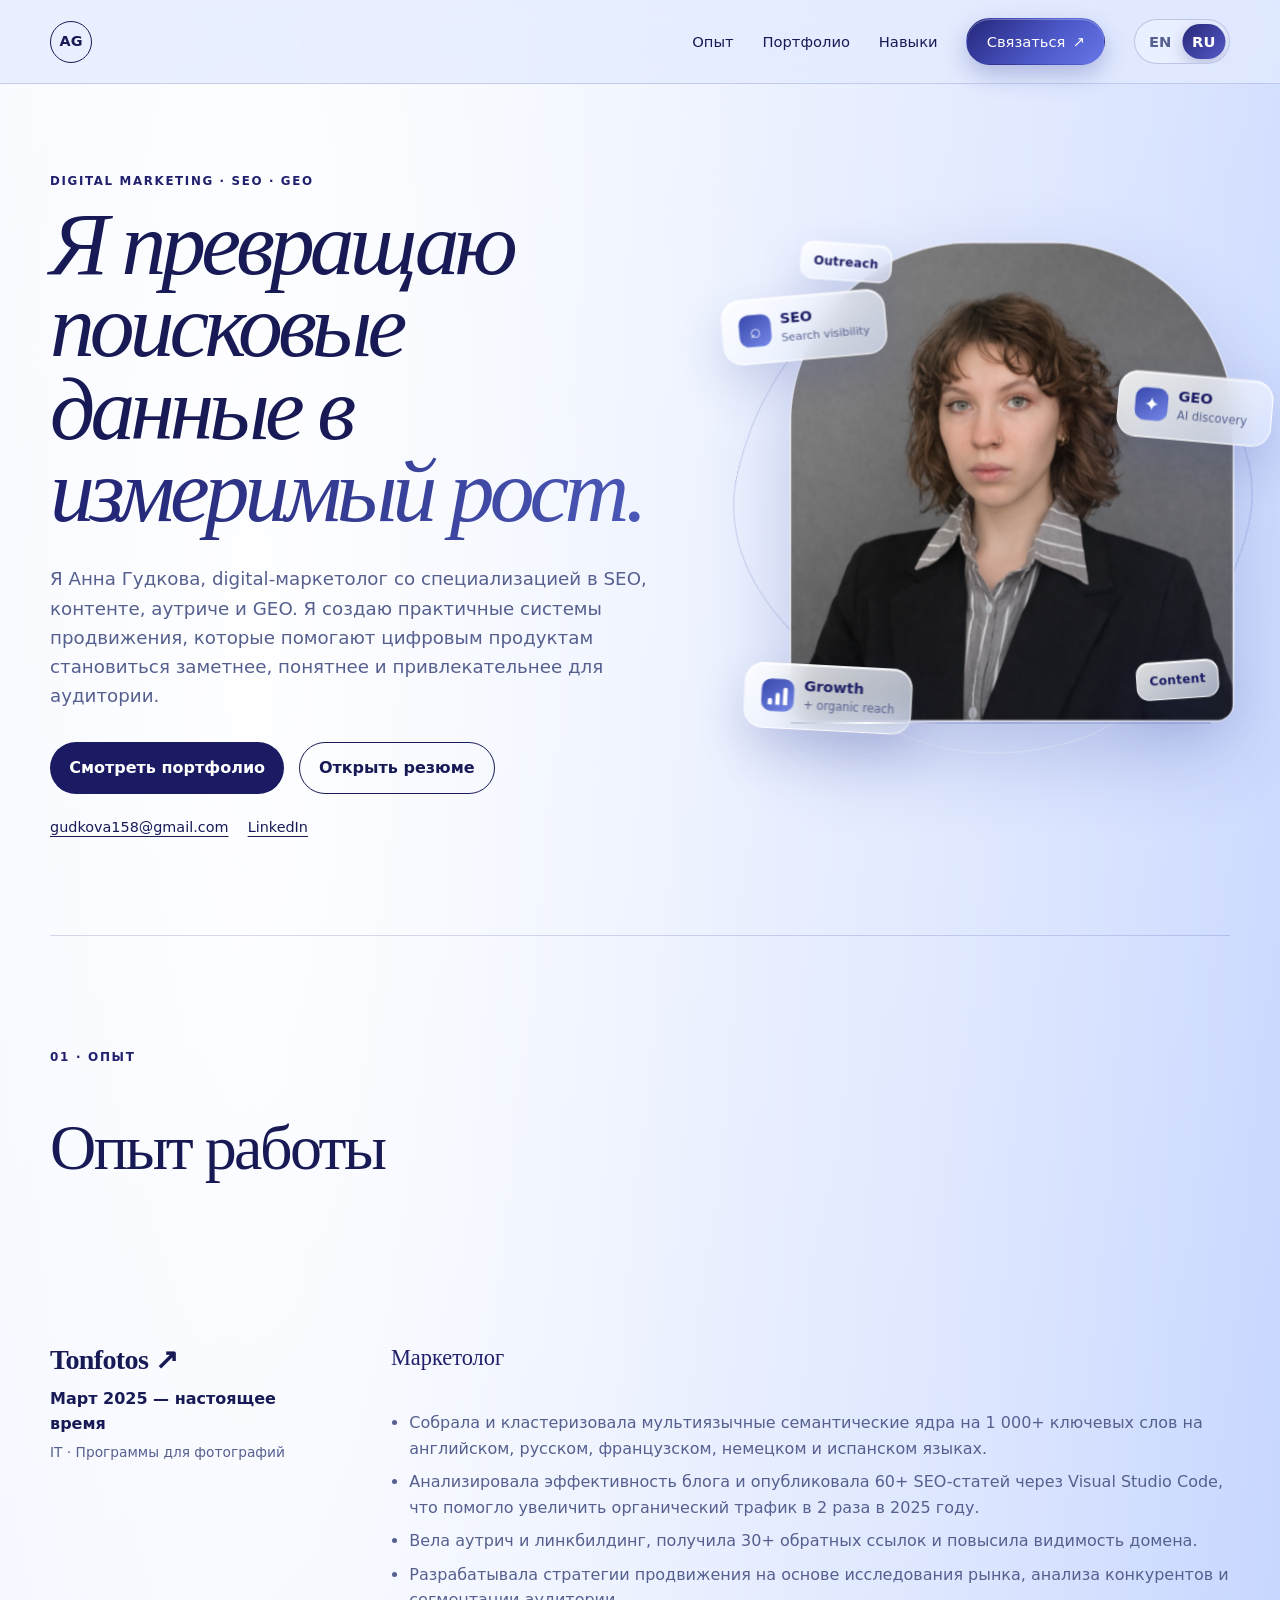
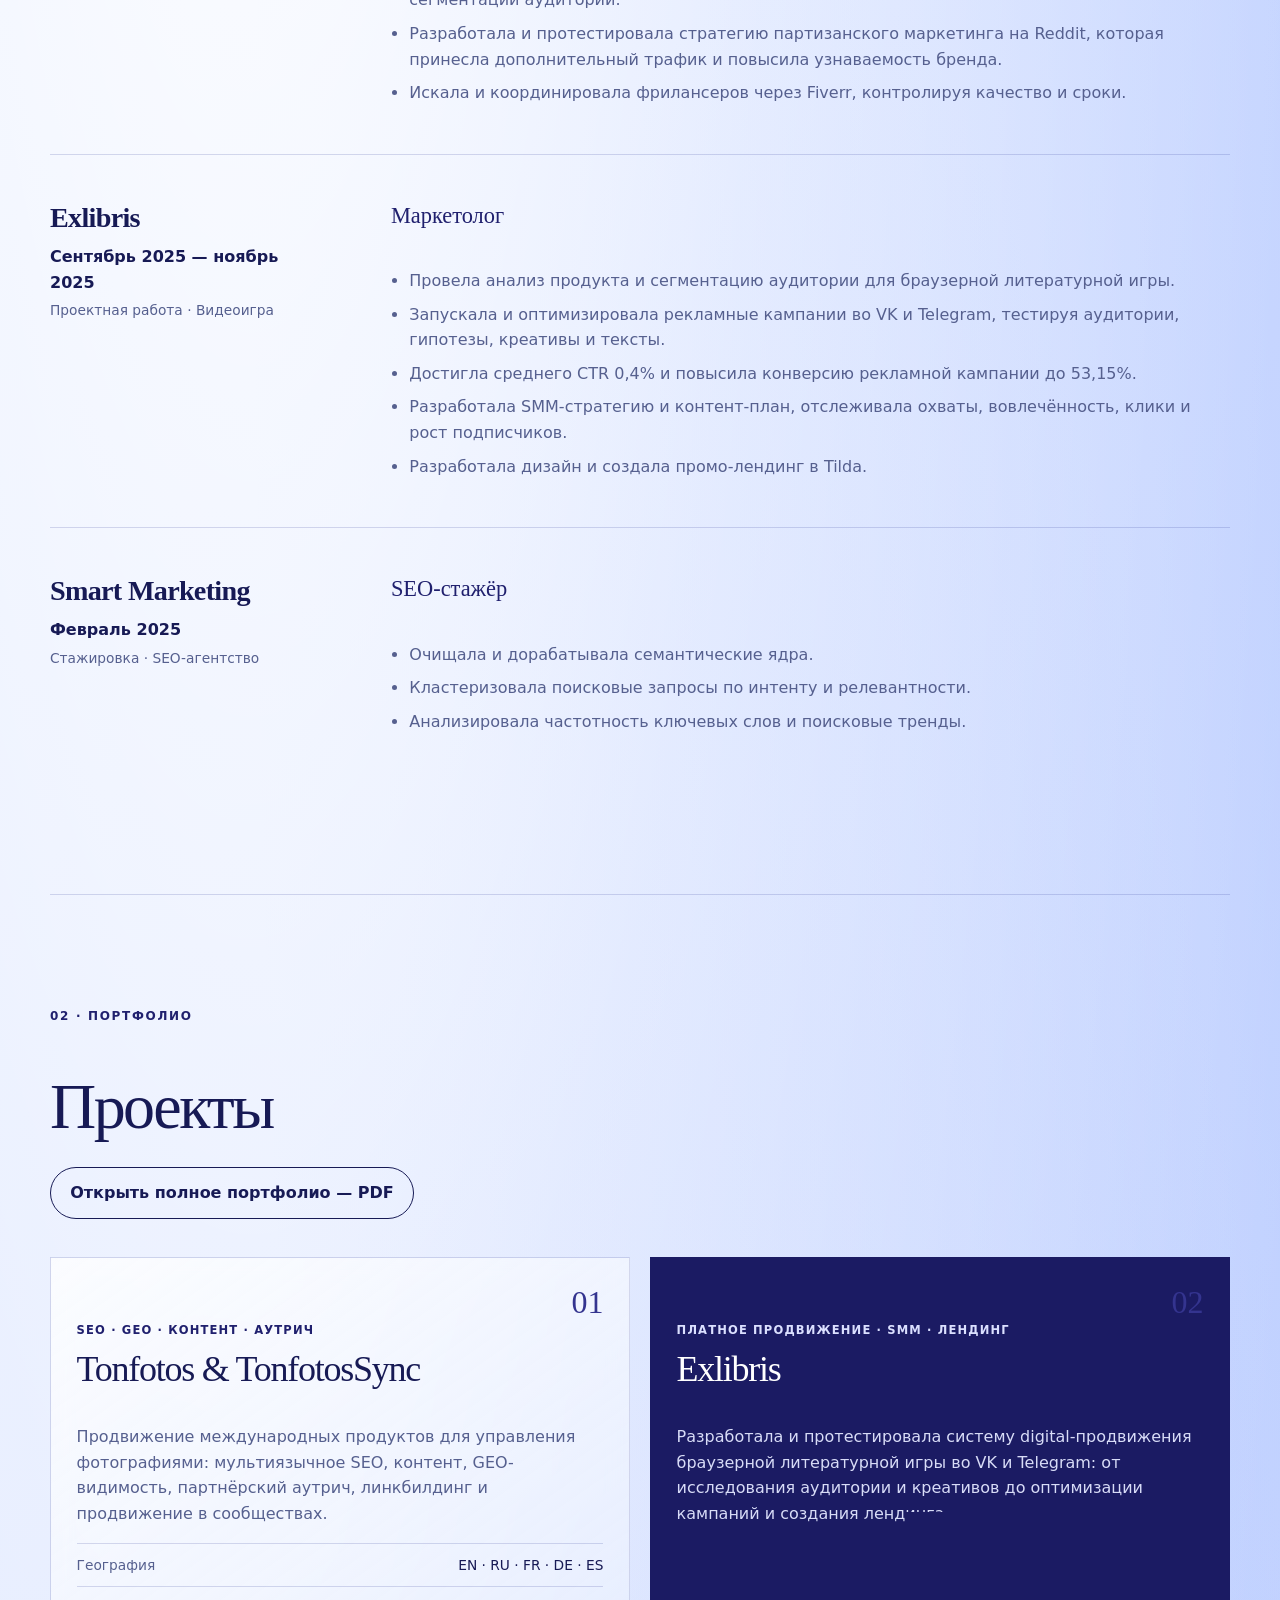
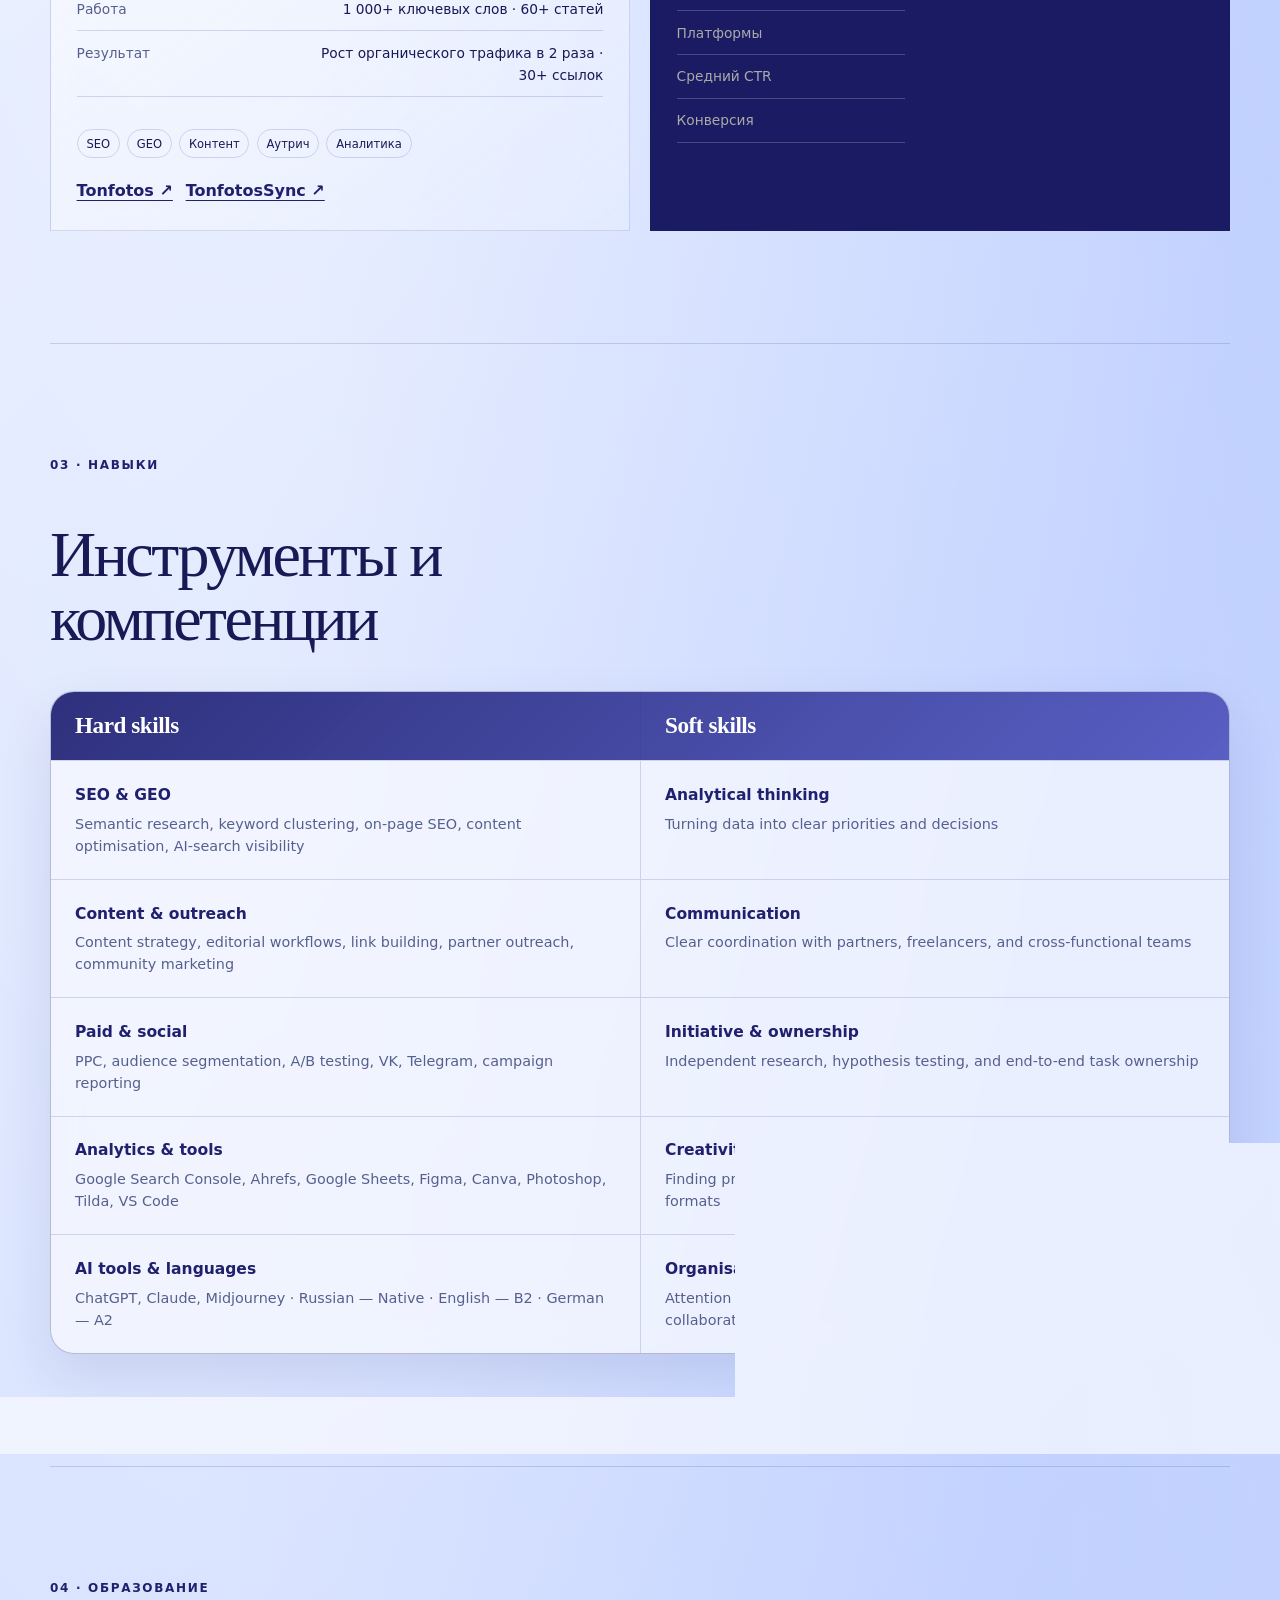
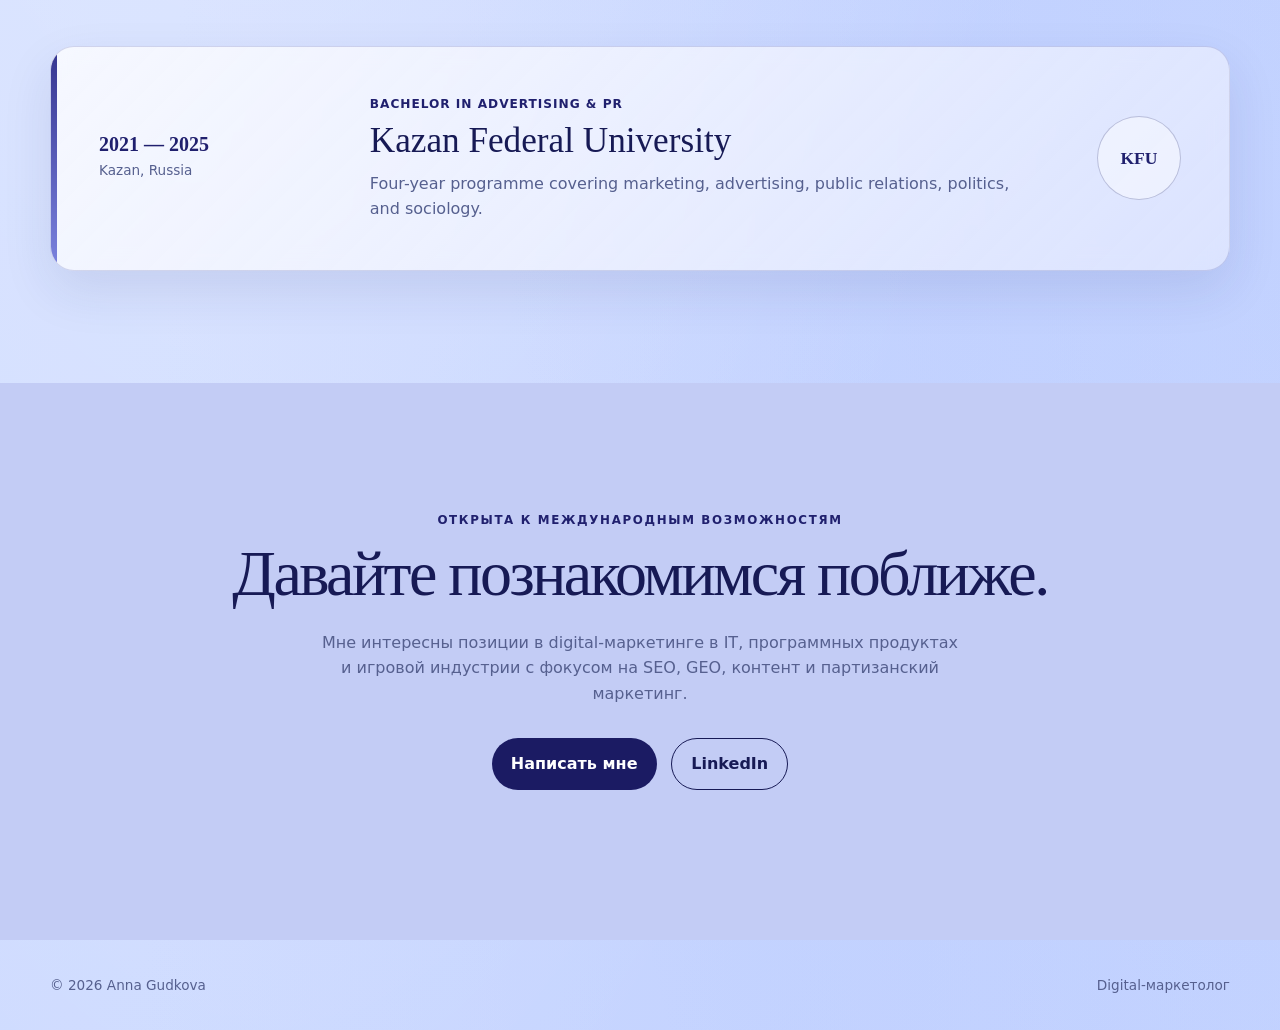
==== commit 8e047e56: "Modify contact section and remove career highlights Updated the contact section heading and removed " ====
--- a/ru.html
+++ b/ru.html
@@ -7,7 +7,7 @@
 <meta content="Портфолио Анны Гудковой — digital-маркетолога со специализацией в SEO, GEO, контенте и аутриче." name="description"/>
 <meta content="#aeb9ed" name="theme-color"/>
 <title>Анна Гудкова — Digital-маркетолог</title>
-<link href="blue-theme.css?v=20260729-cleanup-final" rel="stylesheet"/>
+<link href="blue-theme.css?v=20260729-content-cleanup-2" rel="stylesheet"/>
 <script type="application/ld+json">
   {
     "@context": "https://schema.org",
@@ -65,17 +65,10 @@
 </div>
 <div aria-hidden="true" class="hero-line"></div></div>
 </section>
-<section aria-label="Career highlights" class="stats-band">
-<div><strong>1,000+</strong><span data-en="keywords clustered across EN, RU, FR, DE and ES" data-ru="ключевых слов собрано и кластеризовано на EN, RU, FR, DE и ES">ключевых слов собрано и кластеризовано на EN, RU, FR, DE и ES</span></div>
-<div><strong>30+</strong><span data-en="backlinks acquired through partner outreach" data-ru="обратных ссылок получено через партнёрский аутрич">обратных ссылок получено через партнёрский аутрич</span></div>
-<div><strong>53.15%</strong><span data-en="conversion rate achieved in a paid campaign" data-ru="конверсия в рекламной кампании">конверсия в рекламной кампании</span></div>
-<div><strong>5</strong><span data-en="languages used in international SEO work" data-ru="языков использовано в международном SEO">языков использовано в международном SEO</span></div>
-</section>
 <section class="section" id="experience">
 <div class="section-label" data-en="01 · Experience" data-ru="01 · Опыт">01 · Опыт</div>
-<div class="section-heading">
+<div class="section-heading section-heading-single">
 <h2 data-en="Work experience" data-ru="Опыт работы">Опыт работы</h2>
-<p data-en="Roles spanning SEO, GEO, content, outreach, guerrilla marketing, social media, and paid acquisition." data-ru="Опыт в SEO, GEO, контенте, аутриче, партизанском маркетинге, социальных сетях и платном продвижении.">Опыт в SEO, GEO, контенте, аутриче, партизанском маркетинге, социальных сетях и платном продвижении.</p>
 </div>
 <div class="timeline">
 <article class="role reveal">
@@ -207,7 +200,7 @@
 </section>
 <section class="contact-section" id="contact">
 <p class="eyebrow" data-en="Available for international opportunities" data-ru="Открыта к международным возможностям">Открыта к международным возможностям</p>
-<h2 data-en="Let’s make your product easier to discover." data-ru="Сделаем ваш продукт заметнее.">Сделаем ваш продукт заметнее.</h2>
+<h2 data-en="Let’s get to know each other." data-ru="Давайте познакомимся поближе.">Давайте познакомимся поближе.</h2>
 <p data-en="I’m interested in digital marketing roles in IT, software, and video games, with a focus on SEO, GEO, content, and guerrilla marketing." data-ru="Мне интересны позиции в digital-маркетинге в IT, программных продуктах и игровой индустрии с фокусом на SEO, GEO, контент и партизанский маркетинг.">Мне интересны позиции в digital-маркетинге в IT, программных продуктах и игровой индустрии с фокусом на SEO, GEO, контент и партизанский маркетинг.</p>
 <div class="hero-actions">
 <a class="button primary" data-en="Email me" data-ru="Написать мне" href="mailto:gudkova158@gmail.com">Написать мне</a>
--- a/blue-theme.css
+++ b/blue-theme.css
@@ -829,3 +829,11 @@
   .marketing-float { min-width: 98px; }
   .float-icon, .mini-bars { width: 26px; height: 26px; }
 }
+
+
+/* 2026-07-29: final content cleanup */
+#experience .role:last-child { border-bottom: 0; }
+#work .section-heading,
+#skills .skills-layout { align-items: start; }
+#work .section-heading h2,
+#skills .skills-layout h2 { margin-bottom: 0; }
